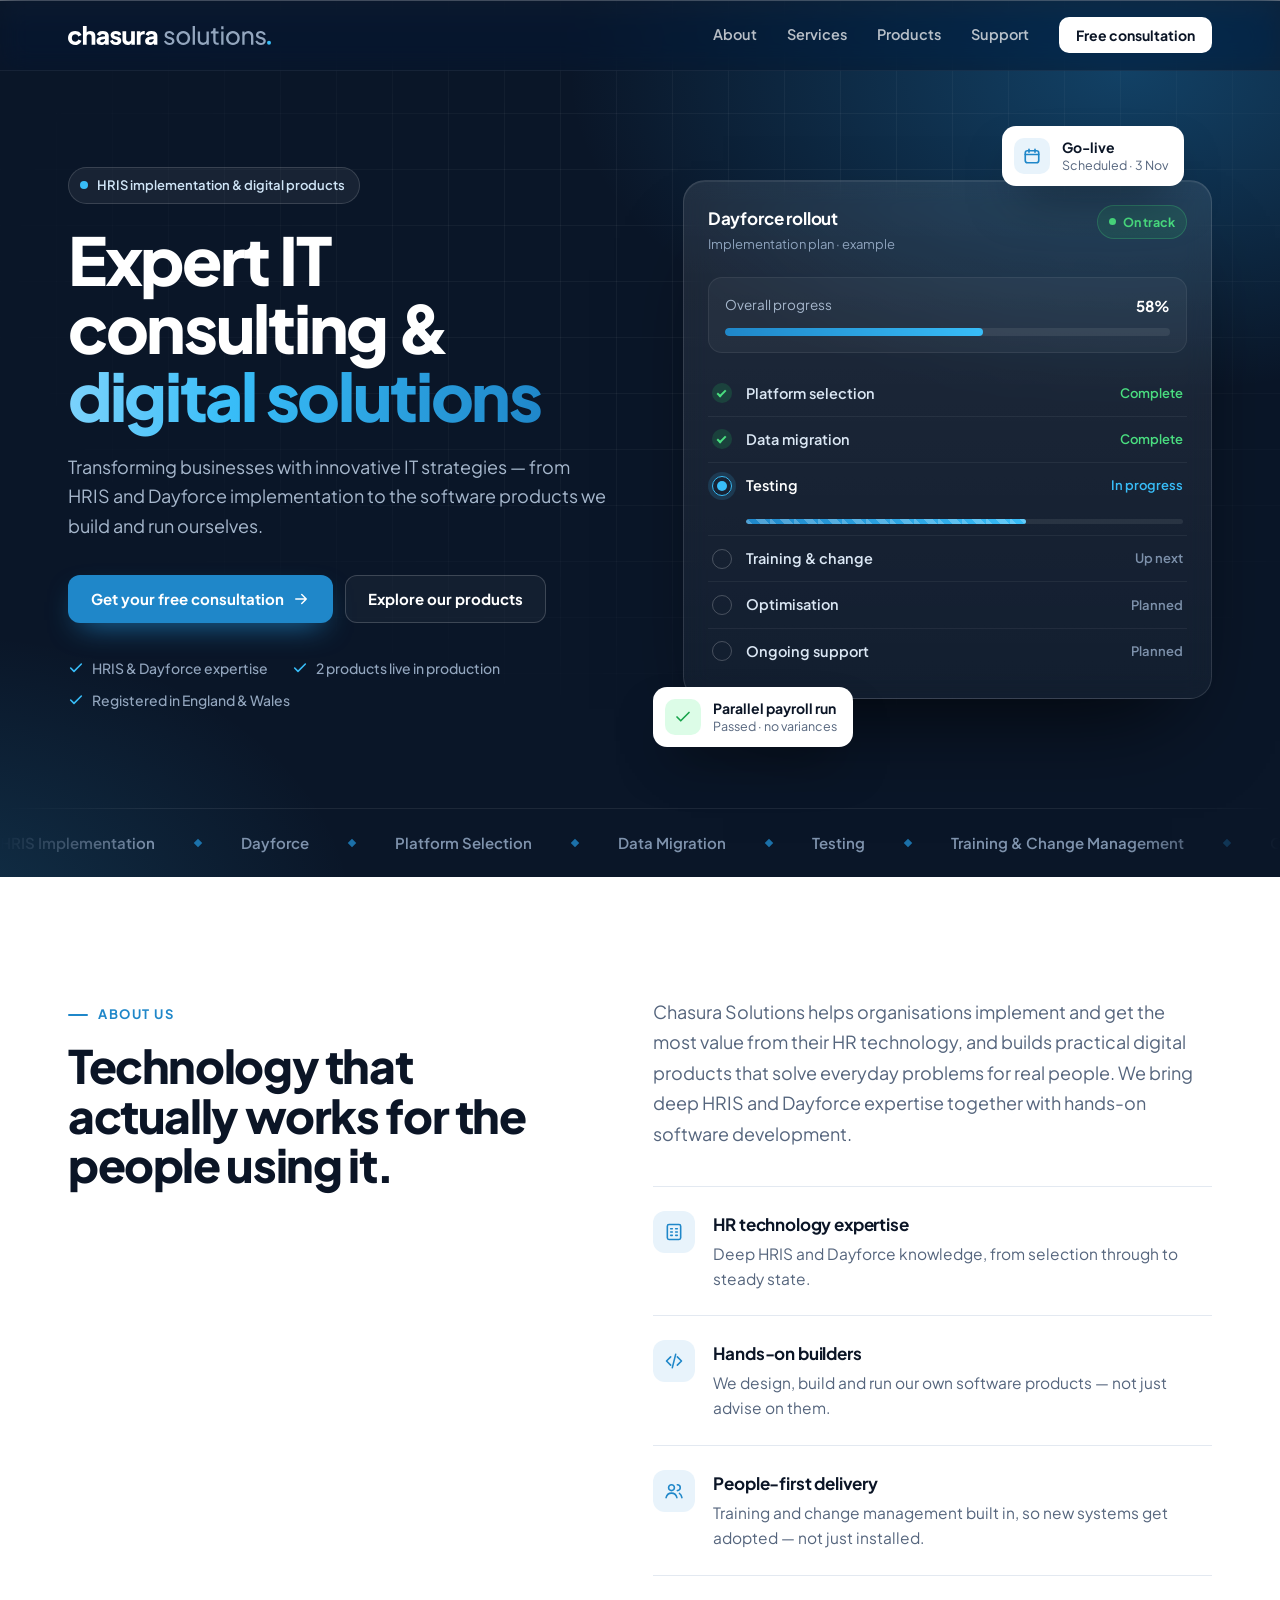
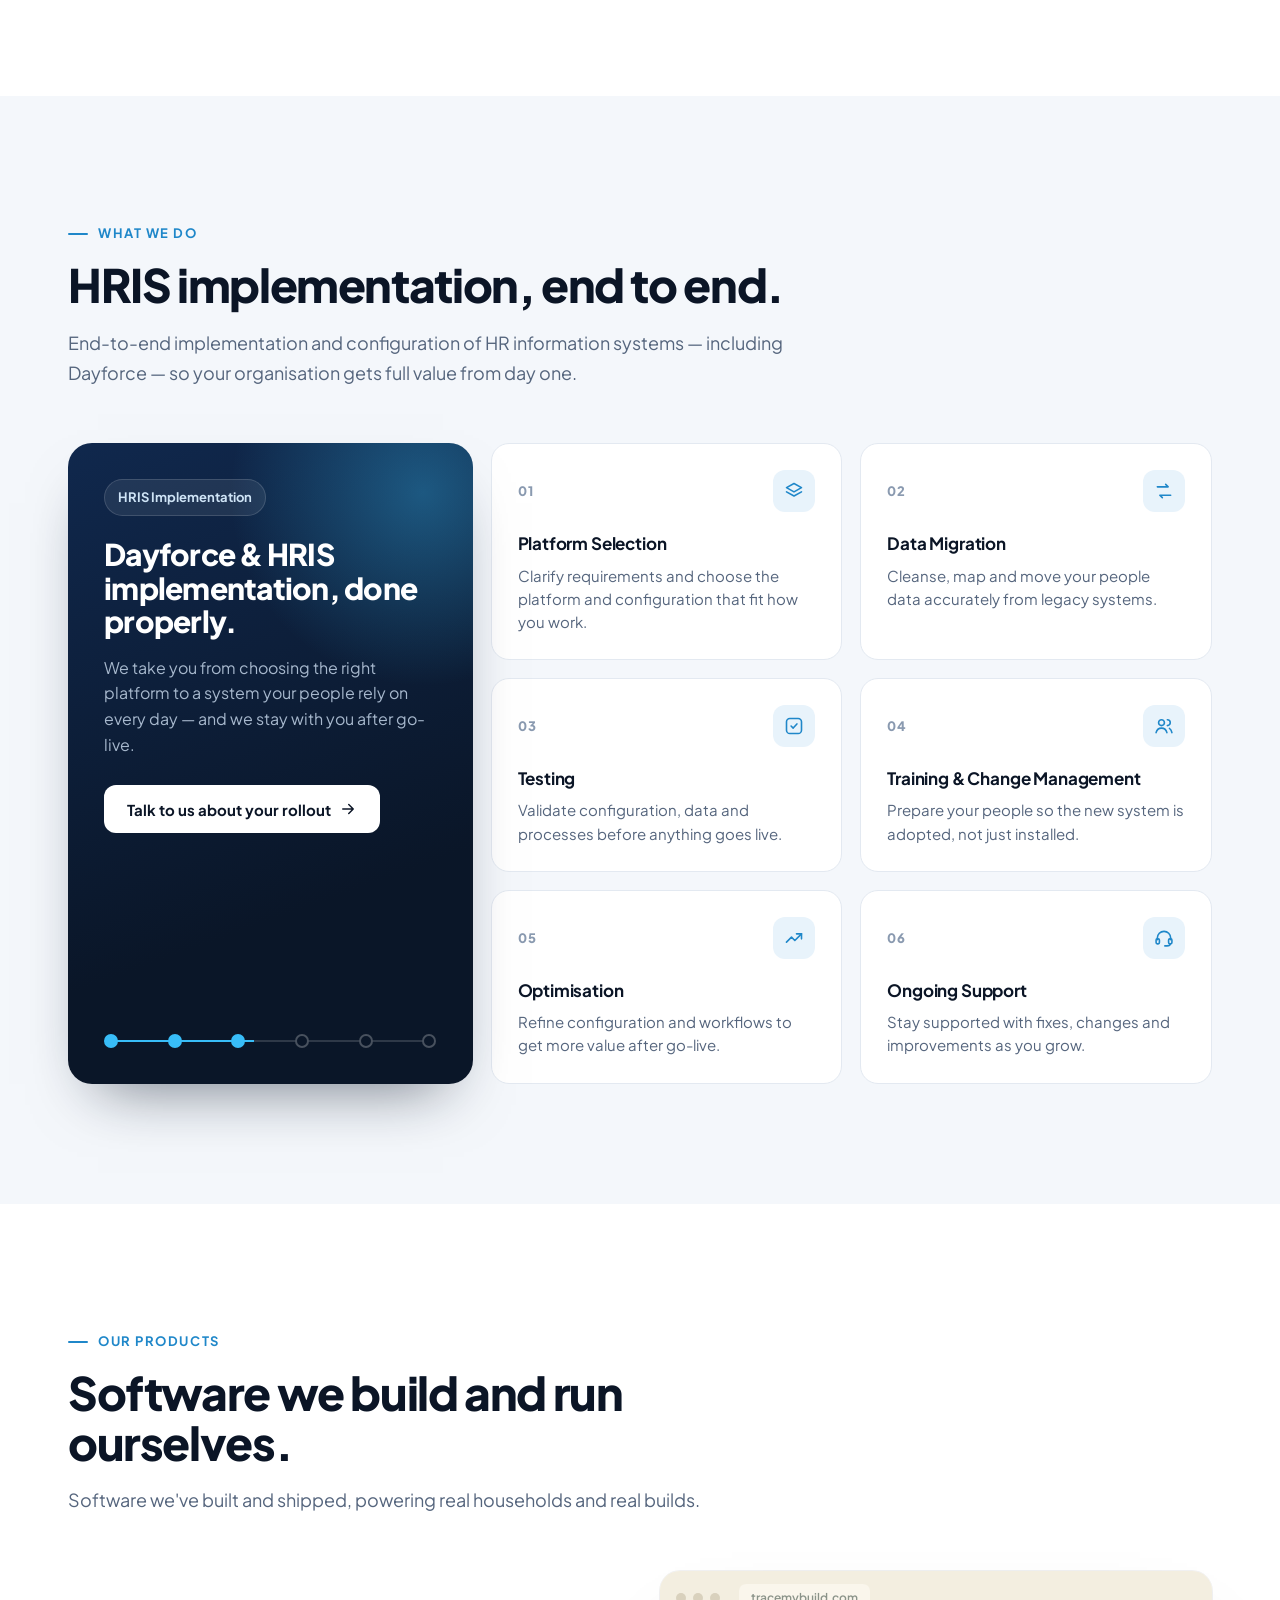
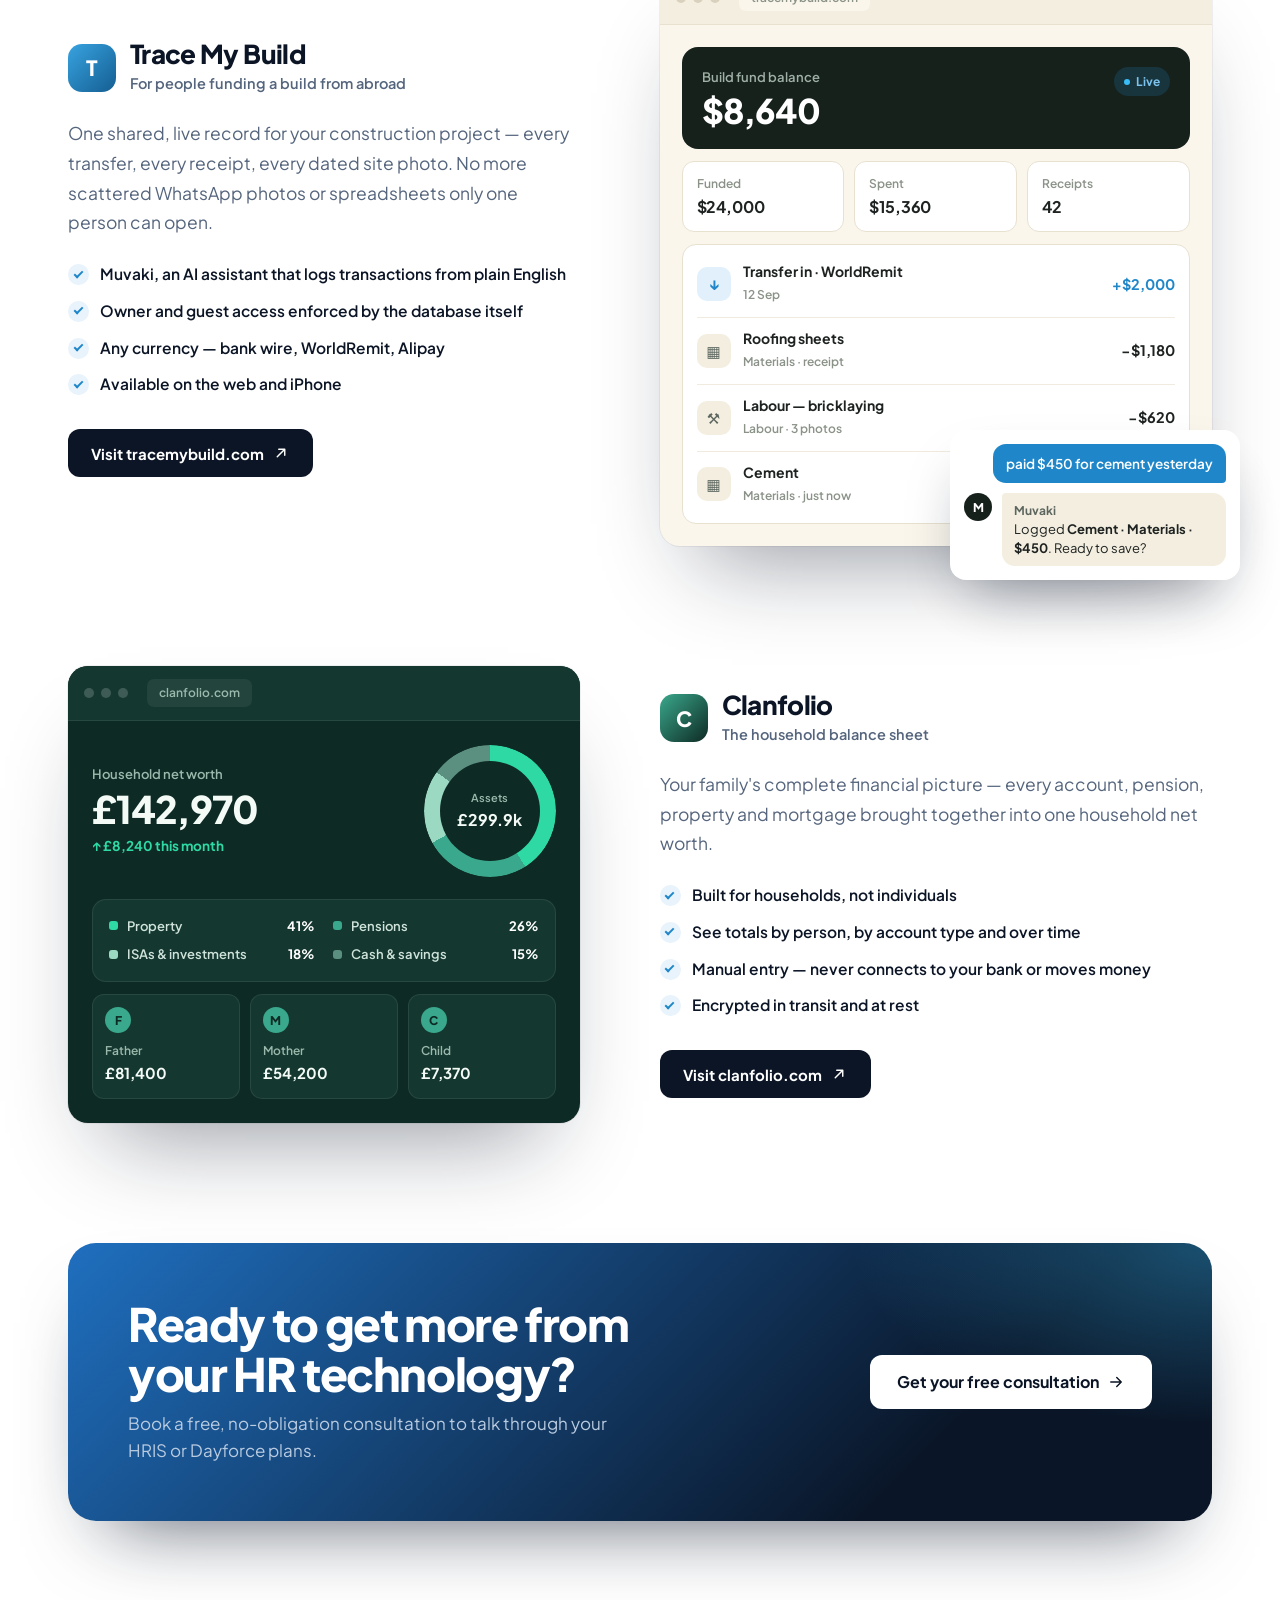
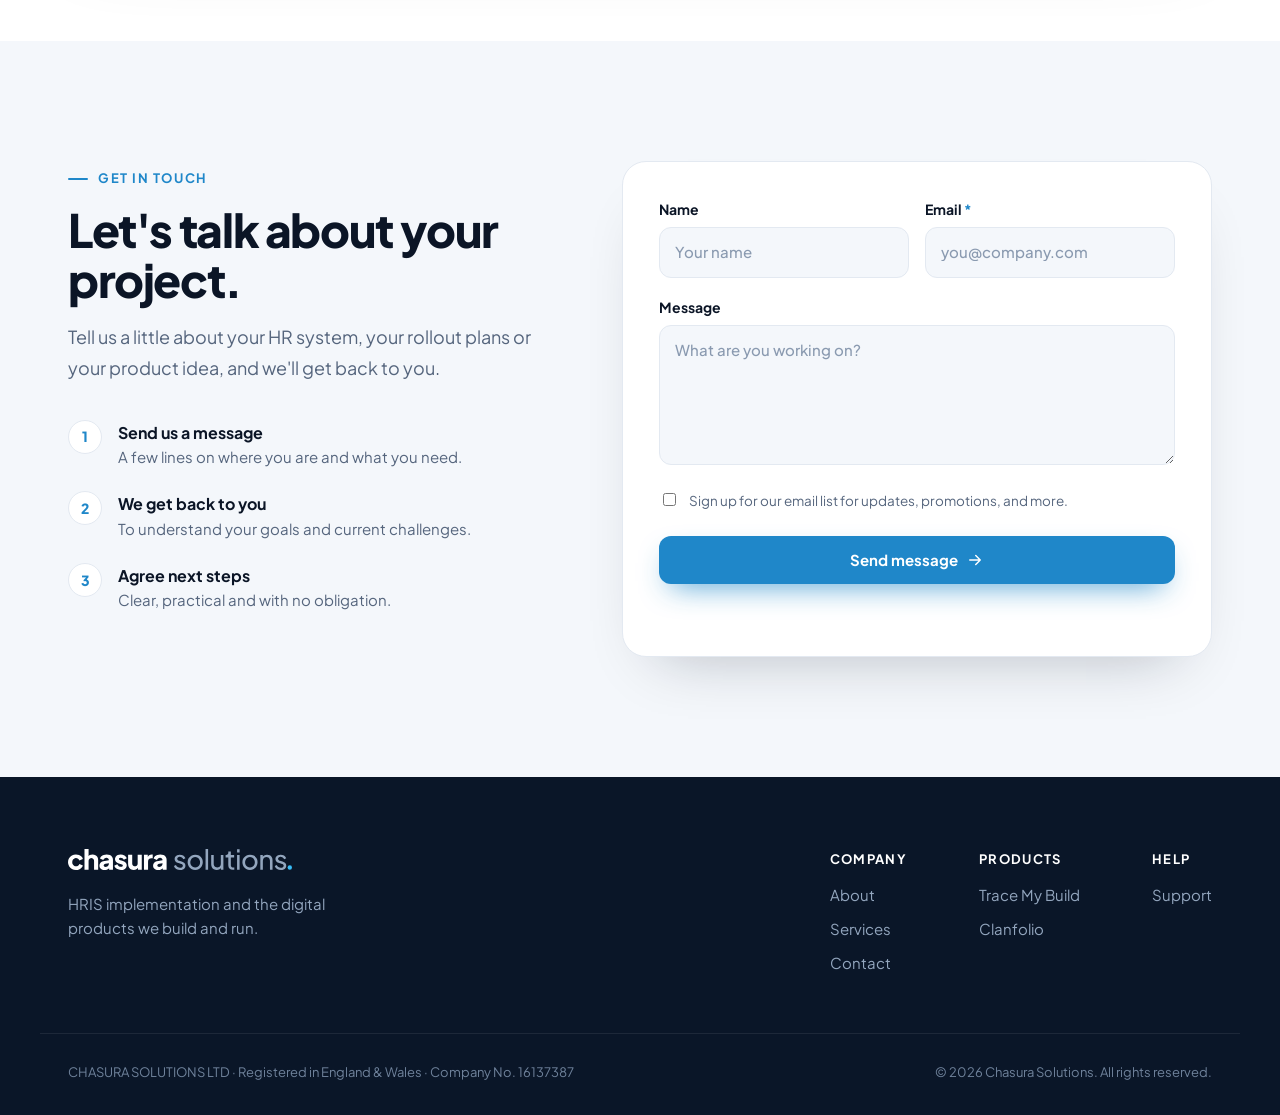
==== index.html @ 3cd1cd40 "Replace logo and favicon with the new chasura solutions. wordmark Swaps the placeholder C mark and l" ====
<!DOCTYPE html>
<html lang="en">
<head>
<meta charset="UTF-8">
<meta name="viewport" content="width=device-width, initial-scale=1.0">
<title>Chasura Solutions — HRIS Implementation &amp; Digital Products</title>
<meta name="description" content="Chasura Solutions — HRIS and Dayforce implementation, and the digital products we build and run: Trace My Build and Clanfolio.">
<meta name="theme-color" content="#0a1628">
<link rel="icon" href="/favicon.svg" type="image/svg+xml">
<link rel="icon" href="/favicon-32.png" sizes="32x32" type="image/png">
<link rel="apple-touch-icon" href="/apple-touch-icon.png">
<link rel="preconnect" href="https://fonts.googleapis.com">
<link rel="preconnect" href="https://fonts.gstatic.com" crossorigin>
<link href="https://fonts.googleapis.com/css2?family=Plus+Jakarta+Sans:wght@400;500;600;700;800&display=swap" rel="stylesheet">
<link rel="stylesheet" href="style.css">
</head>
<body>
<header class="site-header" id="site-header">
  <div class="container header-inner">
    <a href="/" class="brand" aria-label="Chasura Solutions home">
      <img class="brand-logo" src="/assets/logo-white.svg" alt="Chasura Solutions" height="19">
    </a>
    <button class="nav-toggle" id="nav-toggle" aria-label="Toggle menu" aria-expanded="false" aria-controls="header-nav">
      <span></span><span></span><span></span>
    </button>
    <nav class="header-nav" id="header-nav">
      <a href="#about">About</a>
      <a href="#services">Services</a>
      <a href="#solutions">Products</a>
      <a href="/support">Support</a>
      <a href="#contact" class="btn btn-sm btn-light">Free consultation</a>
    </nav>
  </div>
</header>

<main>
  <!-- HERO -->
  <section class="hero">
    <div class="hero-grid-bg" aria-hidden="true"></div>
    <div class="container hero-inner">
      <div class="hero-copy">
        <span class="pill reveal"><span class="pill-dot"></span>HRIS implementation &amp; digital products</span>
        <h1 class="reveal">Expert IT consulting &amp; <span class="grad-text">digital solutions</span></h1>
        <p class="hero-sub reveal">Transforming businesses with innovative IT strategies — from HRIS and Dayforce implementation to the software products we build and run ourselves.</p>
        <div class="hero-actions reveal">
          <a href="#contact" class="btn btn-primary">Get your free consultation
            <svg class="i" viewBox="0 0 24 24"><path d="M5 12h14M13 6l6 6-6 6"/></svg>
          </a>
          <a href="#solutions" class="btn btn-ghost-light">Explore our products</a>
        </div>
        <ul class="hero-proof reveal">
          <li><svg class="i" viewBox="0 0 24 24"><path d="M20 6L9 17l-5-5"/></svg>HRIS &amp; Dayforce expertise</li>
          <li><svg class="i" viewBox="0 0 24 24"><path d="M20 6L9 17l-5-5"/></svg>2 products live in production</li>
          <li><svg class="i" viewBox="0 0 24 24"><path d="M20 6L9 17l-5-5"/></svg>Registered in England &amp; Wales</li>
        </ul>
      </div>

      <div class="hero-visual reveal" aria-hidden="true">
        <div class="plan-card">
          <div class="plan-head">
            <div>
              <p class="plan-title">Dayforce rollout</p>
              <p class="plan-sub">Implementation plan · example</p>
            </div>
            <span class="status-pill status-good"><span></span>On track</span>
          </div>

          <div class="plan-overall">
            <div class="plan-overall-row"><span>Overall progress</span><strong>58%</strong></div>
            <div class="bar"><span class="bar-fill" style="--w:58%"></span></div>
          </div>

          <ul class="phase-list">
            <li class="done"><span class="phase-icon"></span><span class="phase-name">Platform selection</span><span class="phase-state">Complete</span></li>
            <li class="done"><span class="phase-icon"></span><span class="phase-name">Data migration</span><span class="phase-state">Complete</span></li>
            <li class="active">
              <span class="phase-icon"></span><span class="phase-name">Testing</span><span class="phase-state">In progress</span>
              <div class="bar bar-thin"><span class="bar-fill bar-stripes" style="--w:64%"></span></div>
            </li>
            <li><span class="phase-icon"></span><span class="phase-name">Training &amp; change</span><span class="phase-state">Up next</span></li>
            <li><span class="phase-icon"></span><span class="phase-name">Optimisation</span><span class="phase-state">Planned</span></li>
            <li><span class="phase-icon"></span><span class="phase-name">Ongoing support</span><span class="phase-state">Planned</span></li>
          </ul>
        </div>

        <div class="float-card float-a">
          <span class="float-icon float-icon-good"><svg class="i" viewBox="0 0 24 24"><path d="M20 6L9 17l-5-5"/></svg></span>
          <div><p class="float-title">Parallel payroll run</p><p class="float-sub">Passed · no variances</p></div>
        </div>
        <div class="float-card float-b">
          <span class="float-icon"><svg class="i" viewBox="0 0 24 24"><rect x="3" y="5" width="18" height="16" rx="3"/><path d="M3 10h18M8 3v4M16 3v4"/></svg></span>
          <div><p class="float-title">Go-live</p><p class="float-sub">Scheduled · 3 Nov</p></div>
        </div>
      </div>
    </div>

    <div class="marquee" aria-label="Capabilities">
      <div class="marquee-track">
        <span>HRIS Implementation</span><span>Dayforce</span><span>Platform Selection</span><span>Data Migration</span><span>Testing</span><span>Training &amp; Change Management</span><span>Optimisation</span><span>Ongoing Support</span><span>Web &amp; iOS Products</span>
        <span aria-hidden="true">HRIS Implementation</span><span aria-hidden="true">Dayforce</span><span aria-hidden="true">Platform Selection</span><span aria-hidden="true">Data Migration</span><span aria-hidden="true">Testing</span><span aria-hidden="true">Training &amp; Change Management</span><span aria-hidden="true">Optimisation</span><span aria-hidden="true">Ongoing Support</span><span aria-hidden="true">Web &amp; iOS Products</span>
      </div>
    </div>
  </section>

  <!-- ABOUT -->
  <section id="about" class="section">
    <div class="container about-grid">
      <div class="about-head reveal">
        <p class="eyebrow">About us</p>
        <h2>Technology that actually works for the people using it.</h2>
      </div>
      <div class="about-body">
        <p class="lead reveal">Chasura Solutions helps organisations implement and get the most value from their HR technology, and builds practical digital products that solve everyday problems for real people. We bring deep HRIS and Dayforce expertise together with hands-on software development.</p>
        <div class="pillars">
          <div class="pillar reveal">
            <span class="icon-tile"><svg class="i" viewBox="0 0 24 24"><rect x="4" y="3" width="16" height="18" rx="2"/><path d="M8 8h2M14 8h2M8 12h2M14 12h2M8 16h2M14 16h2"/></svg></span>
            <div><h3>HR technology expertise</h3><p>Deep HRIS and Dayforce knowledge, from selection through to steady state.</p></div>
          </div>
          <div class="pillar reveal">
            <span class="icon-tile"><svg class="i" viewBox="0 0 24 24"><path d="M8 7l-5 5 5 5M16 7l5 5-5 5M14 4l-4 16"/></svg></span>
            <div><h3>Hands-on builders</h3><p>We design, build and run our own software products — not just advise on them.</p></div>
          </div>
          <div class="pillar reveal">
            <span class="icon-tile"><svg class="i" viewBox="0 0 24 24"><circle cx="9" cy="8" r="3.5"/><path d="M2.5 20c.8-3.5 3.4-5.5 6.5-5.5s5.7 2 6.5 5.5"/><path d="M16 4.5a3.5 3.5 0 0 1 0 7M18.5 14.8c1.6.9 2.6 2.7 3 5.2"/></svg></span>
            <div><h3>People-first delivery</h3><p>Training and change management built in, so new systems get adopted — not just installed.</p></div>
          </div>
        </div>
      </div>
    </div>
  </section>

  <!-- SERVICES -->
  <section id="services" class="section section-soft">
    <div class="container">
      <div class="section-head reveal">
        <p class="eyebrow">What we do</p>
        <h2>HRIS implementation, end to end.</h2>
        <p class="section-intro">End-to-end implementation and configuration of HR information systems — including Dayforce — so your organisation gets full value from day one.</p>
      </div>

      <div class="bento">
        <div class="svc-feature reveal">
          <div class="svc-feature-glow" aria-hidden="true"></div>
          <span class="tag-light">HRIS Implementation</span>
          <h3>Dayforce &amp; HRIS implementation, done properly.</h3>
          <p>We take you from choosing the right platform to a system your people rely on every day — and we stay with you after go-live.</p>
          <a href="#contact" class="btn btn-light">Talk to us about your rollout
            <svg class="i" viewBox="0 0 24 24"><path d="M5 12h14M13 6l6 6-6 6"/></svg>
          </a>
          <div class="journey" aria-hidden="true">
            <span class="on"></span><span class="on"></span><span class="on"></span><span></span><span></span><span></span>
          </div>
        </div>

        <article class="step reveal">
          <div class="step-top"><span class="step-num">01</span><span class="icon-tile"><svg class="i" viewBox="0 0 24 24"><path d="M12 3l9 5-9 5-9-5 9-5z"/><path d="M3 13l9 5 9-5"/></svg></span></div>
          <h4>Platform Selection</h4>
          <p>Clarify requirements and choose the platform and configuration that fit how you work.</p>
        </article>
        <article class="step reveal">
          <div class="step-top"><span class="step-num">02</span><span class="icon-tile"><svg class="i" viewBox="0 0 24 24"><path d="M4 7h13l-3-3M20 17H7l3 3"/></svg></span></div>
          <h4>Data Migration</h4>
          <p>Cleanse, map and move your people data accurately from legacy systems.</p>
        </article>
        <article class="step reveal">
          <div class="step-top"><span class="step-num">03</span><span class="icon-tile"><svg class="i" viewBox="0 0 24 24"><rect x="3" y="3" width="18" height="18" rx="4"/><path d="M8.5 12l2.5 2.5 4.5-5"/></svg></span></div>
          <h4>Testing</h4>
          <p>Validate configuration, data and processes before anything goes live.</p>
        </article>
        <article class="step reveal">
          <div class="step-top"><span class="step-num">04</span><span class="icon-tile"><svg class="i" viewBox="0 0 24 24"><circle cx="9" cy="8" r="3.5"/><path d="M2.5 20c.8-3.5 3.4-5.5 6.5-5.5s5.7 2 6.5 5.5"/><path d="M16 4.5a3.5 3.5 0 0 1 0 7M18.5 14.8c1.6.9 2.6 2.7 3 5.2"/></svg></span></div>
          <h4>Training &amp; Change Management</h4>
          <p>Prepare your people so the new system is adopted, not just installed.</p>
        </article>
        <article class="step reveal">
          <div class="step-top"><span class="step-num">05</span><span class="icon-tile"><svg class="i" viewBox="0 0 24 24"><path d="M3 17l6-6 4 4 8-8"/><path d="M15 7h6v6"/></svg></span></div>
          <h4>Optimisation</h4>
          <p>Refine configuration and workflows to get more value after go-live.</p>
        </article>
        <article class="step reveal">
          <div class="step-top"><span class="step-num">06</span><span class="icon-tile"><svg class="i" viewBox="0 0 24 24"><path d="M4 14v-2a8 8 0 0 1 16 0v2"/><rect x="2.5" y="13" width="4" height="6" rx="1.5"/><rect x="17.5" y="13" width="4" height="6" rx="1.5"/><path d="M19.5 19c0 1.5-1.5 2.5-4 2.5H13"/></svg></span></div>
          <h4>Ongoing Support</h4>
          <p>Stay supported with fixes, changes and improvements as you grow.</p>
        </article>
      </div>
    </div>
  </section>

  <!-- PRODUCTS -->
  <section id="solutions" class="section">
    <div class="container">
      <div class="section-head reveal">
        <p class="eyebrow">Our products</p>
        <h2>Software we build and run ourselves.</h2>
        <p class="section-intro">Software we've built and shipped, powering real households and real builds.</p>
      </div>

      <!-- Trace My Build -->
      <div class="product">
        <div class="product-copy reveal">
          <div class="product-brand">
            <span class="product-logo logo-tmb">T</span>
            <div><h3>Trace My Build</h3><p>For people funding a build from abroad</p></div>
          </div>
          <p class="product-desc">One shared, live record for your construction project — every transfer, every receipt, every dated site photo. No more scattered WhatsApp photos or spreadsheets only one person can open.</p>
          <ul class="checks">
            <li>Muvaki, an AI assistant that logs transactions from plain English</li>
            <li>Owner and guest access enforced by the database itself</li>
            <li>Any currency — bank wire, WorldRemit, Alipay</li>
            <li>Available on the web and iPhone</li>
          </ul>
          <a class="btn btn-dark" href="https://www.tracemybuild.com" target="_blank" rel="noopener">Visit tracemybuild.com
            <svg class="i" viewBox="0 0 24 24"><path d="M7 17L17 7M9 7h8v8"/></svg>
          </a>
        </div>

        <div class="product-visual reveal" aria-hidden="true">
          <div class="mock mock-tmb">
            <div class="mock-chrome"><span></span><span></span><span></span><em>tracemybuild.com</em></div>
            <div class="tmb-body">
              <div class="tmb-top">
                <div>
                  <p class="tmb-label">Build fund balance</p>
                  <p class="tmb-balance">$8,640</p>
                </div>
                <span class="tmb-live"><span></span>Live</span>
              </div>
              <div class="tmb-stats">
                <div><p>Funded</p><strong>$24,000</strong></div>
                <div><p>Spent</p><strong>$15,360</strong></div>
                <div><p>Receipts</p><strong>42</strong></div>
              </div>
              <ul class="ledger">
                <li><span class="lg-ico lg-in">↓</span><div><strong>Transfer in · WorldRemit</strong><small>12 Sep</small></div><b class="pos">+$2,000</b></li>
                <li><span class="lg-ico">▦</span><div><strong>Roofing sheets</strong><small>Materials · receipt</small></div><b>−$1,180</b></li>
                <li><span class="lg-ico">⚒</span><div><strong>Labour — bricklaying</strong><small>Labour · 3 photos</small></div><b>−$620</b></li>
                <li class="ledger-new"><span class="lg-ico">▦</span><div><strong>Cement</strong><small>Materials · just now</small></div><b>−$450</b></li>
              </ul>
            </div>
          </div>
          <div class="chat-card">
            <p class="chat-user">paid $450 for cement yesterday</p>
            <div class="chat-bot">
              <span class="chat-avatar">M</span>
              <p><strong>Muvaki</strong> Logged <em>Cement · Materials · $450</em>. Ready to save?</p>
            </div>
          </div>
        </div>
      </div>

      <!-- Clanfolio -->
      <div class="product product-reverse">
        <div class="product-copy reveal">
          <div class="product-brand">
            <span class="product-logo logo-clan">C</span>
            <div><h3>Clanfolio</h3><p>The household balance sheet</p></div>
          </div>
          <p class="product-desc">Your family's complete financial picture — every account, pension, property and mortgage brought together into one household net worth.</p>
          <ul class="checks">
            <li>Built for households, not individuals</li>
            <li>See totals by person, by account type and over time</li>
            <li>Manual entry — never connects to your bank or moves money</li>
            <li>Encrypted in transit and at rest</li>
          </ul>
          <a class="btn btn-dark" href="https://www.clanfolio.com" target="_blank" rel="noopener">Visit clanfolio.com
            <svg class="i" viewBox="0 0 24 24"><path d="M7 17L17 7M9 7h8v8"/></svg>
          </a>
        </div>

        <div class="product-visual reveal" aria-hidden="true">
          <div class="mock mock-clan">
            <div class="mock-chrome"><span></span><span></span><span></span><em>clanfolio.com</em></div>
            <div class="clan-body">
              <div class="clan-top">
                <div>
                  <p class="clan-label">Household net worth</p>
                  <p class="clan-total">£142,970</p>
                  <p class="clan-delta">↑ £8,240 this month</p>
                </div>
                <div class="donut"><div class="donut-hole"><span>Assets</span><strong>£299.9k</strong></div></div>
              </div>
              <ul class="clan-legend">
                <li><i style="background:#2ed9a3"></i>Property<b>41%</b></li>
                <li><i style="background:#3aa88c"></i>Pensions<b>26%</b></li>
                <li><i style="background:#9bd9c2"></i>ISAs &amp; investments<b>18%</b></li>
                <li><i style="background:#5b8f80"></i>Cash &amp; savings<b>15%</b></li>
              </ul>
              <div class="clan-members">
                <div><span>F</span><p>Father</p><strong>£81,400</strong></div>
                <div><span>M</span><p>Mother</p><strong>£54,200</strong></div>
                <div><span>C</span><p>Child</p><strong>£7,370</strong></div>
              </div>
            </div>
          </div>
        </div>
      </div>
    </div>
  </section>

  <!-- CTA BAND -->
  <section class="cta-band">
    <div class="container">
      <div class="cta-inner reveal">
        <div>
          <h2>Ready to get more from your HR technology?</h2>
          <p>Book a free, no-obligation consultation to talk through your HRIS or Dayforce plans.</p>
        </div>
        <a href="#contact" class="btn btn-light btn-lg">Get your free consultation
          <svg class="i" viewBox="0 0 24 24"><path d="M5 12h14M13 6l6 6-6 6"/></svg>
        </a>
      </div>
    </div>
  </section>

  <!-- CONTACT -->
  <section id="contact" class="section section-soft">
    <div class="container contact-grid">
      <div class="contact-copy reveal">
        <p class="eyebrow">Get in touch</p>
        <h2>Let's talk about your project.</h2>
        <p class="lead">Tell us a little about your HR system, your rollout plans or your product idea, and we'll get back to you.</p>
        <ol class="next-steps">
          <li><span>1</span><div><strong>Send us a message</strong><p>A few lines on where you are and what you need.</p></div></li>
          <li><span>2</span><div><strong>We get back to you</strong><p>To understand your goals and current challenges.</p></div></li>
          <li><span>3</span><div><strong>Agree next steps</strong><p>Clear, practical and with no obligation.</p></div></li>
        </ol>
      </div>

      <form id="contact-form" class="form-card reveal">
        <div class="field-row">
          <div class="field">
            <label for="name">Name</label>
            <input type="text" id="name" name="name" autocomplete="name" placeholder="Your name">
          </div>
          <div class="field">
            <label for="email">Email <span class="req">*</span></label>
            <input type="email" id="email" name="email" required autocomplete="email" placeholder="you@company.com">
          </div>
        </div>
        <div class="field">
          <label for="message">Message</label>
          <textarea id="message" name="message" rows="5" placeholder="What are you working on?"></textarea>
        </div>
        <label class="checkbox-row">
          <input type="checkbox" name="subscribe">
          <span>Sign up for our email list for updates, promotions, and more.</span>
        </label>
        <button type="submit" class="btn btn-primary btn-block">Send message
          <svg class="i" viewBox="0 0 24 24"><path d="M5 12h14M13 6l6 6-6 6"/></svg>
        </button>
        <p class="form-status" id="form-status" role="status"></p>
      </form>
    </div>
  </section>
</main>

<footer class="site-footer">
  <div class="container footer-top">
    <div class="footer-brand">
      <a href="/" class="brand" aria-label="Chasura Solutions home">
        <img class="brand-logo" src="/assets/logo-white.svg" alt="Chasura Solutions" height="21">
      </a>
      <p>HRIS implementation and the digital products we build and run.</p>
    </div>
    <div class="footer-cols">
      <div>
        <h4>Company</h4>
        <a href="#about">About</a>
        <a href="#services">Services</a>
        <a href="#contact">Contact</a>
      </div>
      <div>
        <h4>Products</h4>
        <a href="https://www.tracemybuild.com" target="_blank" rel="noopener">Trace My Build</a>
        <a href="https://www.clanfolio.com" target="_blank" rel="noopener">Clanfolio</a>
      </div>
      <div>
        <h4>Help</h4>
        <a href="/support">Support</a>
      </div>
    </div>
  </div>
  <div class="container footer-bottom">
    <p>CHASURA SOLUTIONS LTD &middot; Registered in England &amp; Wales &middot; Company No. 16137387</p>
    <p>&copy; <span id="year"></span> Chasura Solutions. All rights reserved.</p>
  </div>
</footer>

<script src="script.js"></script>
</body>
</html>
---- style.css ----
:root {
  --ink: #0b1526;
  --navy: #0a1628;
  --navy-2: #0f2140;
  --slate: #55657d;
  --slate-light: #8a9ab0;
  --line: #e3e9f1;
  --bg: #ffffff;
  --bg-soft: #f4f7fb;
  --accent: #1f87c9;
  --accent-hover: #2a96db;
  --accent-bright: #38bdf8;
  --accent-soft: #e8f3fb;
  --good: #22c55e;
  --radius: 18px;
  --sans: "Plus Jakarta Sans", system-ui, -apple-system, "Segoe UI", Arial, sans-serif;
  --ease: cubic-bezier(.2, .7, .2, 1);
}

*, *::before, *::after { box-sizing: border-box; }

html { scroll-behavior: smooth; scroll-padding-top: 80px; }

body {
  margin: 0;
  background: var(--bg);
  color: var(--ink);
  font-family: var(--sans);
  font-size: 16px;
  line-height: 1.6;
  -webkit-font-smoothing: antialiased;
  text-rendering: optimizeLegibility;
}

a { color: inherit; }
img, svg { display: block; }
h1, h2, h3, h4, p { margin: 0; }

.container {
  width: 100%;
  max-width: 1200px;
  margin: 0 auto;
  padding: 0 28px;
}

.i {
  width: 18px;
  height: 18px;
  flex: none;
  fill: none;
  stroke: currentColor;
  stroke-width: 1.9;
  stroke-linecap: round;
  stroke-linejoin: round;
}

/* ---------- Buttons ---------- */
.btn {
  display: inline-flex;
  align-items: center;
  justify-content: center;
  gap: 8px;
  padding: 14px 22px;
  border-radius: 12px;
  border: 1px solid transparent;
  font: 700 15px/1 var(--sans);
  text-decoration: none;
  cursor: pointer;
  transition: transform .2s var(--ease), background .2s var(--ease), box-shadow .2s var(--ease), border-color .2s var(--ease);
  white-space: nowrap;
}
.btn:hover { transform: translateY(-1px); }
.btn:hover .i { transform: translateX(2px); }
.btn .i { transition: transform .2s var(--ease); }
.btn-sm { padding: 10px 16px; font-size: 14px; border-radius: 10px; }
.btn-lg { padding: 17px 26px; font-size: 16px; }
.btn-block { width: 100%; }

.btn-primary {
  background: var(--accent);
  color: #fff;
  box-shadow: 0 12px 30px -12px rgba(31, 135, 201, .9);
}
.btn-primary:hover { background: var(--accent-hover); }

.btn-light { background: #fff; color: var(--ink); }
.btn-light:hover { box-shadow: 0 10px 24px -10px rgba(255, 255, 255, .5); }

.btn-ghost-light {
  background: rgba(255, 255, 255, .04);
  color: #fff;
  border-color: rgba(255, 255, 255, .18);
}
.btn-ghost-light:hover { background: rgba(255, 255, 255, .1); border-color: rgba(255, 255, 255, .35); }

.btn-dark { background: var(--ink); color: #fff; }
.btn-dark:hover { background: #172642; }

/* ---------- Header ---------- */
.site-header {
  position: sticky;
  top: 0;
  z-index: 50;
  background: rgba(10, 22, 40, .55);
  -webkit-backdrop-filter: saturate(160%) blur(14px);
  backdrop-filter: saturate(160%) blur(14px);
  border-bottom: 1px solid rgba(255, 255, 255, .06);
  transition: background .25s var(--ease), box-shadow .25s var(--ease);
}
.site-header.scrolled {
  background: rgba(10, 22, 40, .94);
  box-shadow: 0 8px 30px -12px rgba(0, 0, 0, .5);
}

/* Pull dark page tops up under the sticky header so its translucency blends into navy */
.hero,
.page-hero { margin-top: -70px; }
.hero { padding-top: 70px; }
.page-hero { padding-top: 166px; }

.header-inner {
  display: flex;
  align-items: center;
  justify-content: space-between;
  height: 70px;
}

.brand {
  display: inline-flex;
  align-items: center;
  gap: 10px;
  text-decoration: none;
  color: #fff;
}
.brand-logo { display: block; height: 19px; width: auto; }
.site-footer .brand-logo { height: 21px; }

.header-nav {
  display: flex;
  align-items: center;
  gap: 30px;
}
.header-nav a:not(.btn) {
  color: rgba(255, 255, 255, .72);
  text-decoration: none;
  font-weight: 600;
  font-size: 14.5px;
  transition: color .2s var(--ease);
}
.header-nav a:not(.btn):hover { color: #fff; }

.nav-toggle {
  display: none;
  flex-direction: column;
  justify-content: center;
  gap: 5px;
  width: 40px;
  height: 40px;
  padding: 0;
  background: rgba(255, 255, 255, .06);
  border: 1px solid rgba(255, 255, 255, .14);
  border-radius: 10px;
  cursor: pointer;
}
.nav-toggle span {
  display: block;
  width: 18px;
  height: 2px;
  margin: 0 auto;
  background: #fff;
  border-radius: 2px;
}

/* ---------- Hero ---------- */
.hero {
  position: relative;
  overflow: hidden;
  color: #fff;
  background:
    radial-gradient(900px 520px at 88% 8%, rgba(31, 135, 201, .38), transparent 62%),
    radial-gradient(700px 480px at -5% 105%, rgba(56, 189, 248, .16), transparent 60%),
    var(--navy);
}

.hero-grid-bg {
  position: absolute;
  inset: 0;
  background-image:
    linear-gradient(rgba(255, 255, 255, .045) 1px, transparent 1px),
    linear-gradient(90deg, rgba(255, 255, 255, .045) 1px, transparent 1px);
  background-size: 56px 56px;
  -webkit-mask-image: radial-gradient(ellipse 80% 70% at 60% 30%, #000 30%, transparent 80%);
  mask-image: radial-gradient(ellipse 80% 70% at 60% 30%, #000 30%, transparent 80%);
  pointer-events: none;
}

.hero-inner {
  position: relative;
  display: grid;
  grid-template-columns: 1.02fr .98fr;
  gap: 64px;
  align-items: center;
  padding-top: 96px;
  padding-bottom: 96px;
}

.pill {
  display: inline-flex;
  align-items: center;
  gap: 9px;
  padding: 7px 14px 7px 11px;
  border-radius: 999px;
  border: 1px solid rgba(255, 255, 255, .14);
  background: rgba(255, 255, 255, .06);
  color: #cfe4f6;
  font-size: 13px;
  font-weight: 600;
}
.pill-dot {
  width: 8px;
  height: 8px;
  border-radius: 50%;
  background: var(--accent-bright);
  box-shadow: 0 0 0 0 rgba(56, 189, 248, .6);
  animation: ping 2.2s var(--ease) infinite;
}
@keyframes ping {
  0% { box-shadow: 0 0 0 0 rgba(56, 189, 248, .55); }
  80%, 100% { box-shadow: 0 0 0 9px rgba(56, 189, 248, 0); }
}

.hero h1 {
  margin-top: 22px;
  font-size: clamp(40px, 5.4vw, 66px);
  line-height: 1.03;
  font-weight: 800;
  letter-spacing: -.035em;
}

.grad-text {
  background: linear-gradient(95deg, #7dd3fc 0%, #38bdf8 35%, #1f87c9 100%);
  -webkit-background-clip: text;
  background-clip: text;
  color: transparent;
}

.hero-sub {
  margin-top: 22px;
  max-width: 540px;
  color: #a7b8cd;
  font-size: 18px;
  line-height: 1.65;
}

.hero-actions {
  display: flex;
  flex-wrap: wrap;
  gap: 12px;
  margin-top: 34px;
}

.hero-proof {
  display: flex;
  flex-wrap: wrap;
  gap: 10px 24px;
  margin: 34px 0 0;
  padding: 0;
  list-style: none;
  color: #93a6be;
  font-size: 14px;
  font-weight: 500;
}
.hero-proof li { display: inline-flex; align-items: center; gap: 8px; }
.hero-proof .i { width: 16px; height: 16px; color: var(--accent-bright); stroke-width: 2.4; }

/* Hero visual */
.hero-visual { position: relative; }

.plan-card {
  position: relative;
  padding: 24px;
  border-radius: 22px;
  background: linear-gradient(180deg, rgba(255, 255, 255, .09), rgba(255, 255, 255, .035));
  border: 1px solid rgba(255, 255, 255, .12);
  -webkit-backdrop-filter: blur(12px);
  backdrop-filter: blur(12px);
  box-shadow: 0 50px 90px -40px rgba(0, 0, 0, .75), inset 0 1px 0 rgba(255, 255, 255, .08);
}

.plan-head {
  display: flex;
  align-items: flex-start;
  justify-content: space-between;
  gap: 12px;
}
.plan-title { font-weight: 700; font-size: 17px; letter-spacing: -.01em; }
.plan-sub { margin-top: 2px; font-size: 13px; color: #8ea3bd; }

.status-pill {
  display: inline-flex;
  align-items: center;
  gap: 7px;
  padding: 6px 11px;
  border-radius: 999px;
  font-size: 12.5px;
  font-weight: 700;
}
.status-pill span { width: 7px; height: 7px; border-radius: 50%; background: currentColor; }
.status-good { color: #4ade80; background: rgba(34, 197, 94, .12); border: 1px solid rgba(74, 222, 128, .25); }

.plan-overall {
  margin-top: 22px;
  padding: 16px;
  border-radius: 14px;
  background: rgba(255, 255, 255, .04);
  border: 1px solid rgba(255, 255, 255, .07);
}
.plan-overall-row {
  display: flex;
  justify-content: space-between;
  margin-bottom: 10px;
  font-size: 13.5px;
  color: #a7b8cd;
}
.plan-overall-row strong { color: #fff; font-size: 15px; }

.bar {
  height: 8px;
  border-radius: 99px;
  background: rgba(255, 255, 255, .08);
  overflow: hidden;
}
.bar-thin { height: 5px; margin-top: 10px; grid-column: 2 / 4; }
.bar-fill {
  display: block;
  height: 100%;
  width: 0;
  border-radius: inherit;
  background: linear-gradient(90deg, #1f87c9, #38bdf8);
  transition: width 1.6s var(--ease) .4s;
}
.is-visible .bar-fill { width: var(--w); }
.bar-stripes {
  background-image:
    linear-gradient(90deg, #1f87c9, #38bdf8),
    repeating-linear-gradient(45deg, rgba(255, 255, 255, .22) 0 6px, transparent 6px 12px);
  background-blend-mode: overlay;
  background-size: 100% 100%, 24px 24px;
  animation: stripes 1s linear infinite;
}
@keyframes stripes { to { background-position: 0 0, 24px 0; } }

.phase-list {
  margin: 18px 0 0;
  padding: 0;
  list-style: none;
}
.phase-list li {
  display: grid;
  grid-template-columns: 22px 1fr auto;
  align-items: center;
  gap: 12px;
  padding: 11px 4px;
  border-top: 1px solid rgba(255, 255, 255, .06);
  font-size: 14.5px;
}
.phase-list li:first-child { border-top: 0; }
.phase-name { color: #dbe7f4; font-weight: 600; }
.phase-state { color: #7d91ab; font-size: 13px; font-weight: 600; }

.phase-icon {
  position: relative;
  width: 20px;
  height: 20px;
  border-radius: 50%;
  border: 1.5px solid rgba(255, 255, 255, .22);
}
.phase-list .done .phase-icon {
  border-color: transparent;
  background: rgba(34, 197, 94, .18);
}
.phase-list .done .phase-icon::after {
  content: "";
  position: absolute;
  left: 6px;
  top: 3.5px;
  width: 5px;
  height: 9px;
  border: solid #4ade80;
  border-width: 0 2px 2px 0;
  transform: rotate(45deg);
}
.phase-list .done .phase-state { color: #4ade80; }
.phase-list .active .phase-icon {
  border-color: var(--accent-bright);
  box-shadow: 0 0 0 4px rgba(56, 189, 248, .15);
}
.phase-list .active .phase-icon::after {
  content: "";
  position: absolute;
  inset: 4px;
  border-radius: 50%;
  background: var(--accent-bright);
  animation: pulse 1.6s ease-in-out infinite;
}
.phase-list .active .phase-name { color: #fff; }
.phase-list .active .phase-state { color: var(--accent-bright); }
@keyframes pulse { 50% { opacity: .35; } }

.float-card {
  position: absolute;
  display: flex;
  align-items: center;
  gap: 12px;
  padding: 12px 16px 12px 12px;
  border-radius: 14px;
  background: #fff;
  color: var(--ink);
  box-shadow: 0 24px 50px -18px rgba(0, 0, 0, .55);
  animation: float 6s ease-in-out infinite;
}
.float-a { left: -30px; bottom: -48px; }
.float-b { right: 28px; top: -54px; animation-delay: -3s; }
@keyframes float { 50% { transform: translateY(-10px); } }

.float-icon {
  display: grid;
  place-items: center;
  width: 36px;
  height: 36px;
  border-radius: 10px;
  background: var(--accent-soft);
  color: var(--accent);
}
.float-icon .i { stroke-width: 2.2; }
.float-icon-good { background: #dcfce7; color: #16a34a; }
.float-title { font-weight: 700; font-size: 14px; line-height: 1.2; }
.float-sub { margin-top: 2px; font-size: 12.5px; color: var(--slate); line-height: 1.2; }

/* Marquee */
.marquee {
  position: relative;
  border-top: 1px solid rgba(255, 255, 255, .08);
  padding: 22px 0;
  overflow: hidden;
  -webkit-mask-image: linear-gradient(90deg, transparent, #000 12%, #000 88%, transparent);
  mask-image: linear-gradient(90deg, transparent, #000 12%, #000 88%, transparent);
}
.marquee-track {
  display: flex;
  width: max-content;
  animation: marquee 42s linear infinite;
}
.marquee-track span {
  display: inline-flex;
  align-items: center;
  gap: 40px;
  padding-right: 40px;
  color: #7f93ad;
  font-size: 15px;
  font-weight: 600;
  white-space: nowrap;
}
.marquee-track span::after {
  content: "";
  width: 6px;
  height: 6px;
  transform: rotate(45deg);
  background: var(--accent);
  opacity: .8;
}
.marquee:hover .marquee-track { animation-play-state: paused; }
@keyframes marquee { to { transform: translateX(-50%); } }

/* ---------- Sections ---------- */
.section { padding: 120px 0; }
.section-soft { background: var(--bg-soft); }

.eyebrow {
  display: inline-flex;
  align-items: center;
  gap: 10px;
  color: var(--accent);
  font-size: 13px;
  font-weight: 700;
  letter-spacing: .12em;
  text-transform: uppercase;
}
.eyebrow::before {
  content: "";
  width: 20px;
  height: 2px;
  border-radius: 2px;
  background: currentColor;
}

.section h2,
.cta-band h2 {
  font-size: clamp(30px, 3.6vw, 46px);
  line-height: 1.08;
  font-weight: 800;
  letter-spacing: -.03em;
}
.section h2 { margin-top: 16px; }

.section-head { max-width: 720px; margin-bottom: 56px; }
.section-intro {
  margin-top: 18px;
  color: var(--slate);
  font-size: 18px;
  line-height: 1.65;
}

.lead {
  color: var(--slate);
  font-size: 18px;
  line-height: 1.7;
}

.icon-tile {
  display: grid;
  place-items: center;
  width: 42px;
  height: 42px;
  flex: none;
  border-radius: 12px;
  background: var(--accent-soft);
  color: var(--accent);
}
.icon-tile .i { width: 20px; height: 20px; }

/* About */
.about-grid {
  display: grid;
  grid-template-columns: .95fr 1.05fr;
  gap: 80px;
  align-items: start;
}
.about-head { position: sticky; top: 120px; }
.pillars { margin-top: 36px; border-top: 1px solid var(--line); }
.pillar {
  display: flex;
  gap: 18px;
  padding: 24px 0;
  border-bottom: 1px solid var(--line);
}
.pillar h3 { font-size: 17px; font-weight: 700; letter-spacing: -.01em; }
.pillar p { margin-top: 4px; color: var(--slate); font-size: 15.5px; }

/* Services bento */
.bento {
  display: grid;
  grid-template-columns: 1.15fr 1fr 1fr;
  grid-auto-rows: minmax(0, auto);
  gap: 18px;
}

.svc-feature {
  position: relative;
  grid-row: span 3;
  display: flex;
  flex-direction: column;
  align-items: flex-start;
  padding: 36px;
  border-radius: 24px;
  overflow: hidden;
  color: #fff;
  background: linear-gradient(160deg, #10284d 0%, var(--navy) 70%);
  box-shadow: 0 30px 60px -30px rgba(10, 22, 40, .6);
}
.svc-feature-glow {
  position: absolute;
  width: 420px;
  height: 420px;
  right: -160px;
  top: -160px;
  border-radius: 50%;
  background: radial-gradient(circle, rgba(56, 189, 248, .35), transparent 65%);
  pointer-events: none;
}
.tag-light {
  position: relative;
  padding: 7px 13px;
  border-radius: 999px;
  background: rgba(255, 255, 255, .08);
  border: 1px solid rgba(255, 255, 255, .14);
  font-size: 13px;
  font-weight: 700;
  color: #cfe4f6;
}
.svc-feature h3 {
  position: relative;
  margin-top: 22px;
  font-size: 30px;
  line-height: 1.12;
  font-weight: 800;
  letter-spacing: -.025em;
}
.svc-feature p {
  position: relative;
  margin-top: 16px;
  color: #a7b8cd;
  font-size: 16px;
}
.svc-feature .btn { position: relative; margin-top: 28px; }

.journey {
  position: relative;
  display: flex;
  justify-content: space-between;
  width: 100%;
  margin-top: auto;
  padding-top: 48px;
}
.journey::before {
  content: "";
  position: absolute;
  left: 6px;
  right: 6px;
  bottom: 6px;
  height: 2px;
  background: linear-gradient(90deg, var(--accent-bright) 0 45%, rgba(255, 255, 255, .15) 45%);
}
.journey span {
  position: relative;
  width: 14px;
  height: 14px;
  border-radius: 50%;
  background: var(--navy);
  border: 2px solid rgba(255, 255, 255, .25);
}
.journey span.on { background: var(--accent-bright); border-color: var(--accent-bright); }

.step {
  padding: 26px;
  border-radius: var(--radius);
  background: #fff;
  border: 1px solid var(--line);
  transition: transform .25s var(--ease), box-shadow .25s var(--ease), border-color .25s var(--ease);
}
.step:hover {
  transform: translateY(-3px);
  border-color: #cfe2f2;
  box-shadow: 0 20px 40px -24px rgba(11, 21, 38, .25);
}
.step-top {
  display: flex;
  align-items: center;
  justify-content: space-between;
  margin-bottom: 18px;
}
.step-num {
  font-size: 13px;
  font-weight: 800;
  letter-spacing: .08em;
  color: var(--slate-light);
}
.step h4 { font-size: 17px; font-weight: 700; letter-spacing: -.01em; }
.step p { margin-top: 6px; color: var(--slate); font-size: 15px; line-height: 1.55; }

/* Products */
.product {
  display: grid;
  grid-template-columns: 1fr 1.08fr;
  gap: 80px;
  align-items: center;
}
.product + .product { margin-top: 120px; }
.product-reverse .product-copy { order: 2; }
.product-reverse .product-visual { order: 1; }

.product-brand { display: flex; align-items: center; gap: 14px; }
.product-logo {
  display: grid;
  place-items: center;
  width: 48px;
  height: 48px;
  border-radius: 14px;
  color: #fff;
  font-weight: 800;
  font-size: 21px;
}
.logo-tmb { background: linear-gradient(135deg, #38a3e0, #145e92); }
.logo-clan { background: linear-gradient(135deg, #3aa88c, #0e2a24); }
.product-brand h3 { font-size: 26px; font-weight: 800; letter-spacing: -.025em; line-height: 1.1; }
.product-brand p { margin-top: 3px; color: var(--slate); font-size: 14.5px; font-weight: 600; }

.product-desc {
  margin-top: 24px;
  color: var(--slate);
  font-size: 17.5px;
  line-height: 1.7;
}

.checks {
  margin: 24px 0 32px;
  padding: 0;
  list-style: none;
  display: grid;
  gap: 12px;
}
.checks li {
  position: relative;
  padding-left: 32px;
  font-size: 15.5px;
  font-weight: 600;
  color: var(--ink);
}
.checks li::before {
  content: "";
  position: absolute;
  left: 0;
  top: 2px;
  width: 21px;
  height: 21px;
  border-radius: 50%;
  background: var(--accent-soft);
}
.checks li::after {
  content: "";
  position: absolute;
  left: 7.5px;
  top: 6.5px;
  width: 5px;
  height: 9px;
  border: solid var(--accent);
  border-width: 0 2px 2px 0;
  transform: rotate(45deg);
}

.product-visual { position: relative; }

.mock {
  position: relative;
  border-radius: 20px;
  overflow: hidden;
  box-shadow: 0 50px 90px -40px rgba(11, 21, 38, .45), 0 0 0 1px rgba(11, 21, 38, .06);
  animation: float 8s ease-in-out infinite;
}
.mock-chrome {
  display: flex;
  align-items: center;
  gap: 7px;
  padding: 13px 16px;
}
.mock-chrome span { width: 10px; height: 10px; border-radius: 50%; }
.mock-chrome em {
  margin-left: 12px;
  padding: 4px 12px;
  border-radius: 7px;
  font-style: normal;
  font-size: 12px;
  font-weight: 600;
}

/* Trace My Build mock (TMB brand: cream, blue, dark green-black) */
.mock-tmb { background: #faf6ec; }
.mock-tmb .mock-chrome { background: #f3eee0; border-bottom: 1px solid #e8e1d0; }
.mock-tmb .mock-chrome span { background: #d9d1bd; }
.mock-tmb .mock-chrome em { background: #faf6ec; color: #8b9389; }
.tmb-body { padding: 22px; }
.tmb-top {
  display: flex;
  justify-content: space-between;
  align-items: flex-start;
  padding: 20px;
  border-radius: 16px;
  background: #16211c;
  color: #fff;
}
.tmb-label { font-size: 13px; color: #9fb0a6; font-weight: 600; }
.tmb-balance { margin-top: 4px; font-size: 34px; font-weight: 800; letter-spacing: -.03em; line-height: 1.1; }
.tmb-live {
  display: inline-flex;
  align-items: center;
  gap: 6px;
  padding: 5px 10px;
  border-radius: 999px;
  background: rgba(31, 135, 201, .2);
  color: #7cc3ee;
  font-size: 12px;
  font-weight: 700;
}
.tmb-live span { width: 6px; height: 6px; border-radius: 50%; background: #38bdf8; animation: pulse 1.6s ease-in-out infinite; }
.tmb-stats {
  display: grid;
  grid-template-columns: repeat(3, 1fr);
  gap: 10px;
  margin-top: 12px;
}
.tmb-stats div {
  padding: 12px 14px;
  border-radius: 12px;
  background: #fff;
  border: 1px solid #e8e1d0;
}
.tmb-stats p { font-size: 12px; color: #8b9389; font-weight: 600; }
.tmb-stats strong { font-size: 16px; color: #1e2321; letter-spacing: -.01em; }

.ledger {
  margin: 12px 0 0;
  padding: 6px 14px;
  list-style: none;
  border-radius: 14px;
  background: #fff;
  border: 1px solid #e8e1d0;
}
.ledger li {
  display: grid;
  grid-template-columns: 34px 1fr auto;
  gap: 12px;
  align-items: center;
  padding: 11px 0;
  border-top: 1px solid #f0ebde;
  color: #1e2321;
}
.ledger li:first-child { border-top: 0; }
.lg-ico {
  display: grid;
  place-items: center;
  width: 34px;
  height: 34px;
  border-radius: 10px;
  background: #f3eee0;
  color: #5c665f;
  font-size: 15px;
}
.lg-in { background: #e1f0fa; color: #1f87c9; font-weight: 800; }
.ledger strong { display: block; font-size: 14px; line-height: 1.3; }
.ledger small { color: #8b9389; font-size: 12px; font-weight: 600; }
.ledger b { font-size: 14.5px; }
.ledger b.pos { color: #1f87c9; }
.ledger-new { animation: ledgerNew 7s var(--ease) infinite; }
@keyframes ledgerNew {
  0%, 8% { opacity: 0; transform: translateY(-6px); background: #e1f0fa; }
  16% { opacity: 1; transform: none; background: #e1f0fa; }
  40%, 100% { background: transparent; }
}

.chat-card {
  position: absolute;
  right: -28px;
  bottom: -34px;
  width: 290px;
  padding: 14px;
  border-radius: 16px;
  background: #fff;
  box-shadow: 0 30px 60px -20px rgba(11, 21, 38, .4);
  animation: float 6s ease-in-out infinite;
  animation-delay: -2s;
}
.chat-user {
  margin-left: auto;
  width: fit-content;
  padding: 9px 13px;
  border-radius: 13px 13px 4px 13px;
  background: #1f87c9;
  color: #fff;
  font-size: 13.5px;
  font-weight: 600;
}
.chat-bot {
  display: flex;
  gap: 10px;
  margin-top: 10px;
}
.chat-avatar {
  display: grid;
  place-items: center;
  width: 28px;
  height: 28px;
  flex: none;
  border-radius: 50%;
  background: #16211c;
  color: #fff;
  font-size: 12px;
  font-weight: 800;
}
.chat-bot p {
  padding: 9px 12px;
  border-radius: 4px 13px 13px 13px;
  background: #f3eee0;
  color: #1e2321;
  font-size: 13px;
  line-height: 1.45;
}
.chat-bot strong { display: block; font-size: 12px; color: #5c665f; }
.chat-bot em { font-style: normal; font-weight: 700; }

/* Clanfolio mock (Clanfolio brand: deep green, mint) */
.mock-clan { background: #0e2a24; color: #f4fbf7; }
.mock-clan .mock-chrome { background: #143830; border-bottom: 1px solid rgba(255, 255, 255, .08); }
.mock-clan .mock-chrome span { background: rgba(255, 255, 255, .18); }
.mock-clan .mock-chrome em { background: rgba(255, 255, 255, .06); color: #9bb8ac; }
.clan-body { padding: 24px; }
.clan-top {
  display: flex;
  align-items: center;
  justify-content: space-between;
  gap: 20px;
}
.clan-label { font-size: 13px; color: #9bb8ac; font-weight: 600; }
.clan-total { margin-top: 4px; font-size: 38px; font-weight: 800; letter-spacing: -.03em; line-height: 1.05; }
.clan-delta { margin-top: 6px; color: #2ed9a3; font-size: 13.5px; font-weight: 700; }

.donut {
  position: relative;
  width: 132px;
  height: 132px;
  flex: none;
  border-radius: 50%;
  background: conic-gradient(#2ed9a3 0 41%, #3aa88c 41% 67%, #9bd9c2 67% 85%, #5b8f80 85% 100%);
  -webkit-mask: radial-gradient(circle, transparent 0, #000 0);
  transform: rotate(-90deg) scale(.6);
  opacity: 0;
  transition: transform 1.2s var(--ease) .3s, opacity .8s var(--ease) .3s;
}
.is-visible .donut { transform: rotate(0) scale(1); opacity: 1; }
.donut-hole {
  position: absolute;
  inset: 16px;
  display: grid;
  place-content: center;
  text-align: center;
  border-radius: 50%;
  background: #0e2a24;
}
.donut-hole span { font-size: 11px; color: #9bb8ac; font-weight: 600; }
.donut-hole strong { font-size: 16px; }

.clan-legend {
  display: grid;
  grid-template-columns: 1fr 1fr;
  gap: 8px 18px;
  margin: 22px 0 0;
  padding: 16px;
  list-style: none;
  border-radius: 14px;
  background: #143830;
  border: 1px solid rgba(255, 255, 255, .08);
}
.clan-legend li {
  display: flex;
  align-items: center;
  gap: 9px;
  font-size: 13px;
  color: #cfe3da;
  font-weight: 600;
}
.clan-legend i { width: 9px; height: 9px; border-radius: 3px; flex: none; }
.clan-legend b { margin-left: auto; color: #fff; }

.clan-members {
  display: grid;
  grid-template-columns: repeat(3, 1fr);
  gap: 10px;
  margin-top: 12px;
}
.clan-members div {
  padding: 12px;
  border-radius: 12px;
  background: #143830;
  border: 1px solid rgba(255, 255, 255, .08);
}
.clan-members span {
  display: grid;
  place-items: center;
  width: 26px;
  height: 26px;
  border-radius: 50%;
  background: #3aa88c;
  color: #0e2a24;
  font-size: 12px;
  font-weight: 800;
}
.clan-members p { margin-top: 8px; font-size: 12px; color: #9bb8ac; font-weight: 600; }
.clan-members strong { font-size: 15px; }

/* ---------- CTA band ---------- */
.cta-band { padding: 0 0 120px; }
.cta-inner {
  position: relative;
  display: flex;
  align-items: center;
  justify-content: space-between;
  gap: 40px;
  padding: 56px 60px;
  border-radius: 28px;
  overflow: hidden;
  color: #fff;
  background:
    radial-gradient(600px 300px at 100% 0%, rgba(56, 189, 248, .35), transparent 60%),
    linear-gradient(135deg, #1f6fbf 0%, var(--navy) 75%);
  box-shadow: 0 40px 80px -40px rgba(10, 22, 40, .7);
}
.cta-inner h2 { max-width: 560px; }
.cta-inner p { margin-top: 12px; color: #b9cbe0; font-size: 17px; max-width: 520px; }

/* ---------- Contact ---------- */
.contact-grid {
  display: grid;
  grid-template-columns: .9fr 1.1fr;
  gap: 72px;
  align-items: start;
}
.contact-copy .lead { margin-top: 18px; }
.next-steps {
  margin: 36px 0 0;
  padding: 0;
  list-style: none;
  display: grid;
  gap: 22px;
}
.next-steps li { display: flex; gap: 16px; }
.next-steps span {
  display: grid;
  place-items: center;
  width: 34px;
  height: 34px;
  flex: none;
  border-radius: 50%;
  background: #fff;
  border: 1px solid var(--line);
  color: var(--accent);
  font-weight: 800;
  font-size: 14px;
}
.next-steps strong { font-size: 16px; }
.next-steps p { color: var(--slate); font-size: 15px; }

.form-card {
  padding: 36px;
  border-radius: 24px;
  background: #fff;
  border: 1px solid var(--line);
  box-shadow: 0 30px 60px -36px rgba(11, 21, 38, .3);
}
.field-row { display: grid; grid-template-columns: 1fr 1fr; gap: 16px; }
.field { margin-bottom: 18px; }
.field label {
  display: block;
  margin-bottom: 7px;
  font-size: 14px;
  font-weight: 700;
  color: var(--ink);
}
.req { color: var(--accent); }
.field input,
.field textarea {
  width: 100%;
  padding: 13px 15px;
  border: 1px solid var(--line);
  border-radius: 12px;
  background: var(--bg-soft);
  color: var(--ink);
  font: 500 15px/1.5 var(--sans);
  transition: border-color .2s var(--ease), box-shadow .2s var(--ease), background .2s var(--ease);
}
.field input::placeholder,
.field textarea::placeholder { color: var(--slate-light); }
.field input:focus,
.field textarea:focus {
  outline: none;
  background: #fff;
  border-color: var(--accent);
  box-shadow: 0 0 0 4px rgba(31, 135, 201, .14);
}
.field textarea { resize: vertical; min-height: 130px; }

.checkbox-row {
  display: flex;
  align-items: flex-start;
  gap: 10px;
  margin: 4px 0 24px;
  color: var(--slate);
  font-size: 13.5px;
  cursor: pointer;
}
.checkbox-row input { margin-top: 3px; accent-color: var(--accent); }

.form-status {
  min-height: 22px;
  margin-top: 14px;
  text-align: center;
  font-size: 14px;
  font-weight: 600;
}

/* ---------- Footer ---------- */
.site-footer {
  background: var(--navy);
  color: #93a6be;
  padding: 72px 0 32px;
}
.footer-top {
  display: flex;
  justify-content: space-between;
  gap: 48px;
  padding-bottom: 48px;
  border-bottom: 1px solid rgba(255, 255, 255, .08);
}
.footer-brand p { margin-top: 16px; max-width: 300px; font-size: 15px; }
.footer-cols { display: flex; gap: 72px; }
.footer-cols h4 {
  margin-bottom: 14px;
  color: #fff;
  font-size: 13px;
  font-weight: 700;
  letter-spacing: .1em;
  text-transform: uppercase;
}
.footer-cols a {
  display: block;
  margin-bottom: 10px;
  color: #93a6be;
  text-decoration: none;
  font-size: 15px;
  transition: color .2s var(--ease);
}
.footer-cols a:hover { color: #fff; }
.footer-bottom {
  display: flex;
  justify-content: space-between;
  gap: 16px;
  flex-wrap: wrap;
  padding-top: 28px;
  font-size: 13px;
  color: #6f829b;
}

/* ---------- Support page ---------- */
.page-hero {
  position: relative;
  overflow: hidden;
  padding: 96px 0 88px;
  color: #fff;
  background:
    radial-gradient(800px 420px at 90% 0%, rgba(31, 135, 201, .35), transparent 62%),
    var(--navy);
}
.page-hero h1 {
  margin-top: 20px;
  font-size: clamp(38px, 5vw, 58px);
  line-height: 1.05;
  font-weight: 800;
  letter-spacing: -.035em;
}
.page-hero p { margin-top: 18px; max-width: 600px; color: #a7b8cd; font-size: 18px; }
.page-hero .eyebrow { color: var(--accent-bright); }

.support-cards {
  display: grid;
  grid-template-columns: repeat(3, 1fr);
  gap: 18px;
}
.support-card {
  display: flex;
  flex-direction: column;
  padding: 28px;
  border-radius: var(--radius);
  background: #fff;
  border: 1px solid var(--line);
  text-decoration: none;
  transition: transform .25s var(--ease), box-shadow .25s var(--ease), border-color .25s var(--ease);
}
.support-card:hover {
  transform: translateY(-3px);
  border-color: #cfe2f2;
  box-shadow: 0 20px 40px -24px rgba(11, 21, 38, .25);
}
.support-card h3 { margin-top: 18px; font-size: 19px; font-weight: 800; letter-spacing: -.015em; }
.support-card p { margin-top: 6px; color: var(--slate); font-size: 15px; flex: 1; }
.support-card .card-link {
  display: inline-flex;
  align-items: center;
  gap: 6px;
  margin-top: 18px;
  color: var(--accent);
  font-weight: 700;
  font-size: 14.5px;
}
.support-card .product-logo { width: 42px; height: 42px; font-size: 18px; border-radius: 12px; }

/* ---------- Reveal on scroll ---------- */
.js .reveal {
  opacity: 0;
  transform: translateY(22px);
  transition: opacity .8s var(--ease), transform .8s var(--ease);
}
.js .reveal.is-visible { opacity: 1; transform: none; }

/* ---------- Responsive ---------- */
@media (max-width: 1080px) {
  .hero-inner { grid-template-columns: 1fr; gap: 72px; padding-top: 72px; }
  .hero-visual { max-width: 560px; }
  .bento { grid-template-columns: 1fr 1fr; }
  .svc-feature { grid-column: 1 / -1; grid-row: auto; }
  .journey { padding-top: 36px; }
  .product, .product-reverse { grid-template-columns: 1fr; gap: 64px; }
  .product-reverse .product-copy { order: 1; }
  .product-reverse .product-visual { order: 2; }
  .product-visual { max-width: 600px; }
  .about-grid, .contact-grid { grid-template-columns: 1fr; gap: 48px; }
  .about-head { position: static; }
  .support-cards { grid-template-columns: 1fr 1fr; }
}

@media (max-width: 820px) {
  .nav-toggle { display: flex; }
  .header-nav {
    display: none;
    position: absolute;
    top: 100%;
    left: 0;
    right: 0;
    flex-direction: column;
    align-items: stretch;
    gap: 0;
    padding: 8px 28px 24px;
    background: rgba(10, 22, 40, .98);
    border-bottom: 1px solid rgba(255, 255, 255, .08);
  }
  .header-nav.open { display: flex; }
  .header-nav a:not(.btn) {
    padding: 14px 0;
    border-bottom: 1px solid rgba(255, 255, 255, .07);
    font-size: 16px;
  }
  .header-nav .btn { margin-top: 18px; padding: 14px; }

  .cta-inner { flex-direction: column; align-items: flex-start; padding: 44px 32px; }
  .footer-top { flex-direction: column; }
  .footer-cols { gap: 48px; flex-wrap: wrap; }
}

@media (max-width: 640px) {
  .container { padding: 0 20px; }
  .site-header .brand-logo { height: 17px; }
  .section { padding: 84px 0; }
  .cta-band { padding-bottom: 84px; }
  .hero-inner { padding-top: 56px; padding-bottom: 84px; gap: 64px; }
  .hero-sub, .lead, .section-intro, .product-desc { font-size: 16.5px; }
  .hero-actions .btn { flex: 1 1 100%; }
  .plan-card { padding: 18px; }
  .float-a { left: -6px; bottom: -50px; }
  .float-b { right: -6px; top: -54px; }
  .bento { grid-template-columns: 1fr; }
  .svc-feature { padding: 28px; }
  .svc-feature h3 { font-size: 25px; }
  .product + .product { margin-top: 96px; }
  .clan-top { flex-direction: column; align-items: flex-start; }
  .clan-legend { grid-template-columns: 1fr; }
  .chat-card { position: relative; right: auto; bottom: auto; width: auto; margin: -24px 12px 0; }
  .tmb-balance { font-size: 28px; }
  .field-row { grid-template-columns: 1fr; gap: 0; }
  .form-card { padding: 26px 22px; }
  .support-cards { grid-template-columns: 1fr; }
}

@media (prefers-reduced-motion: reduce) {
  html { scroll-behavior: auto; }
  *, *::before, *::after {
    animation-duration: .001ms !important;
    animation-iteration-count: 1 !important;
    transition-duration: .001ms !important;
  }
  .marquee-track { animation: none; }
}
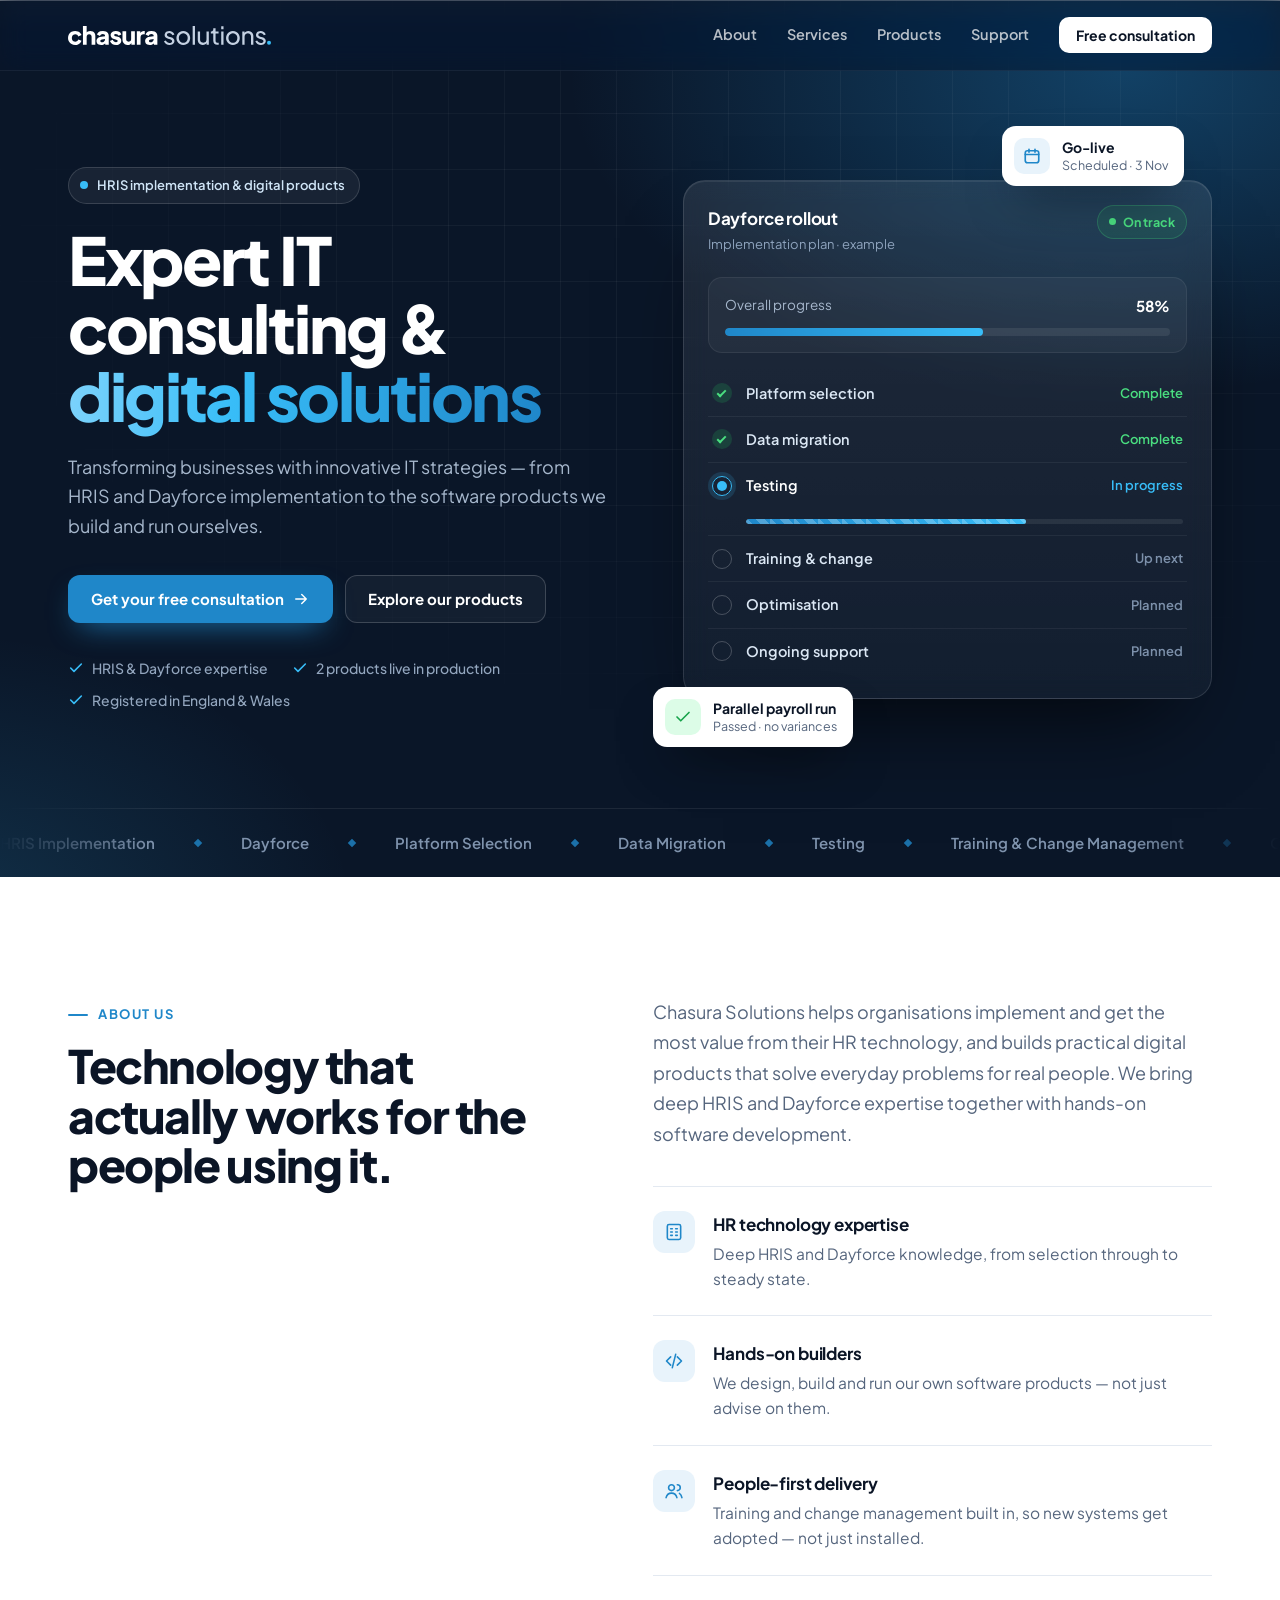
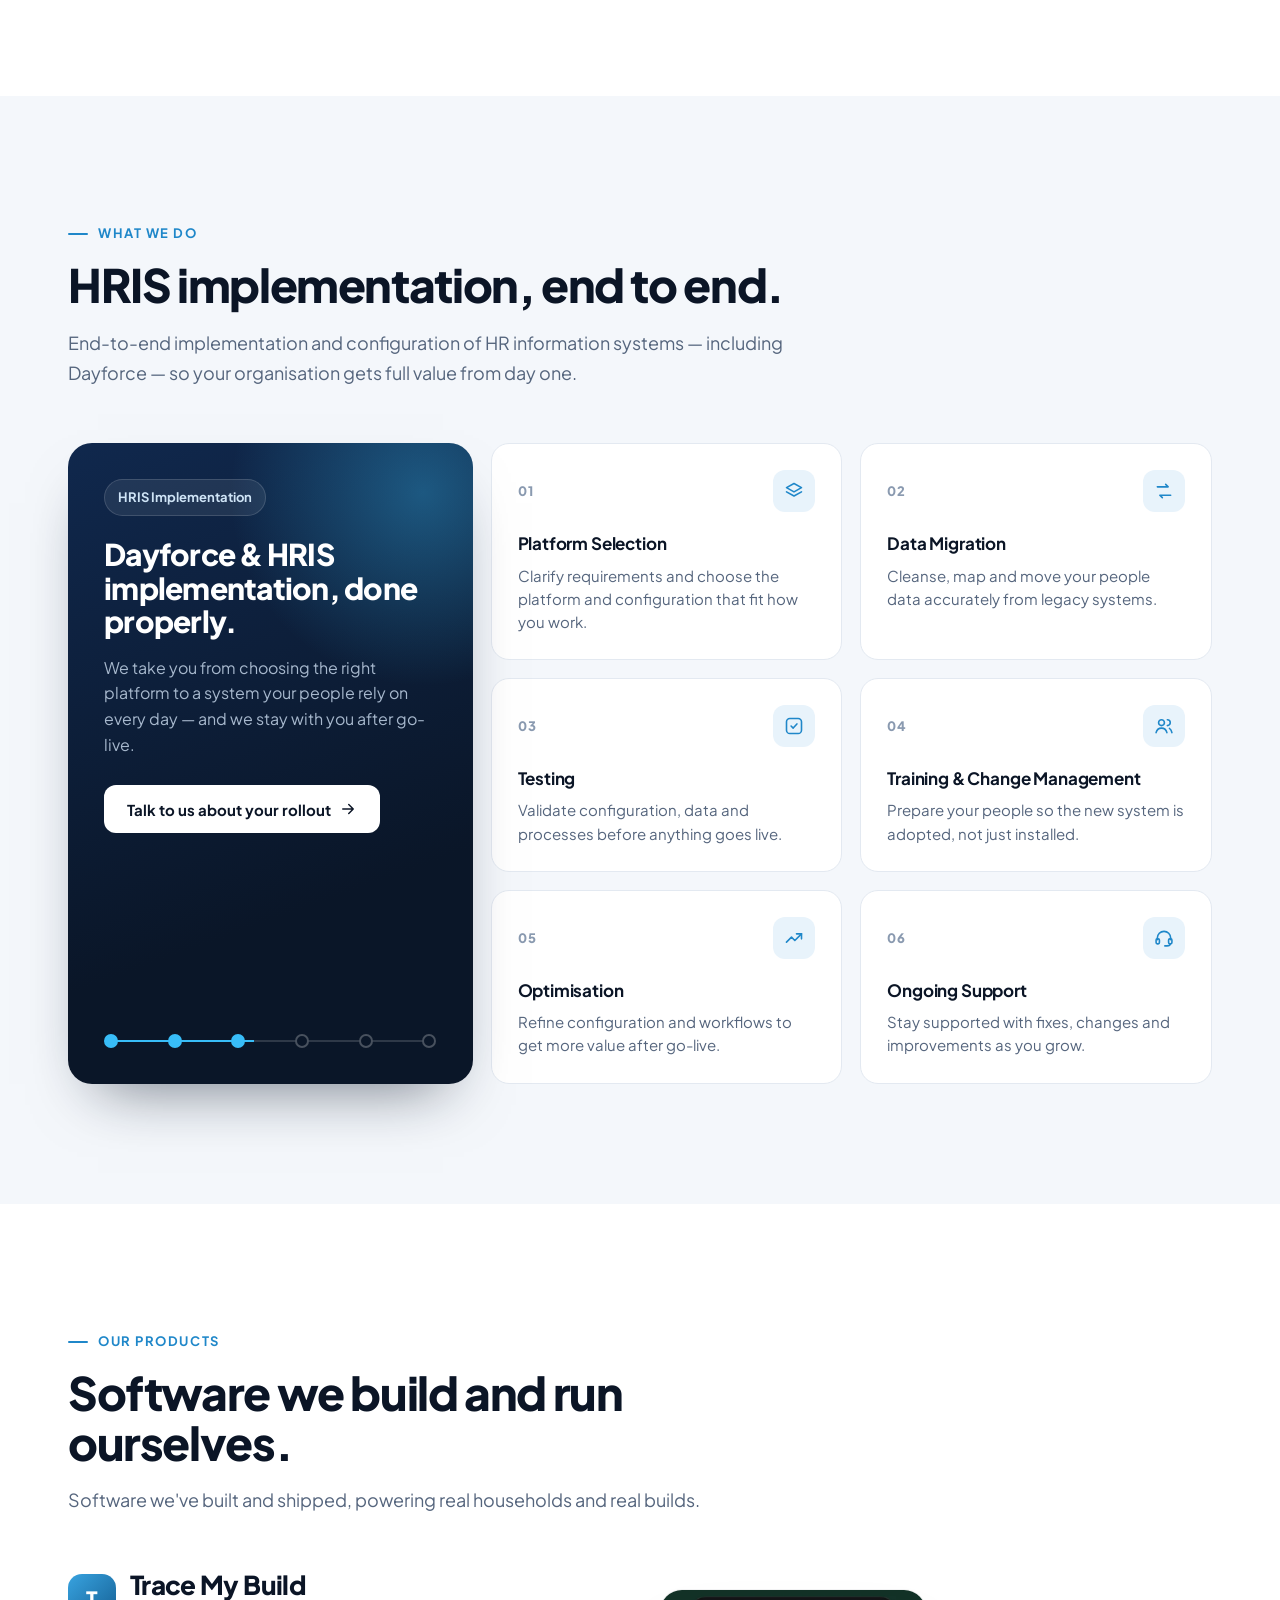
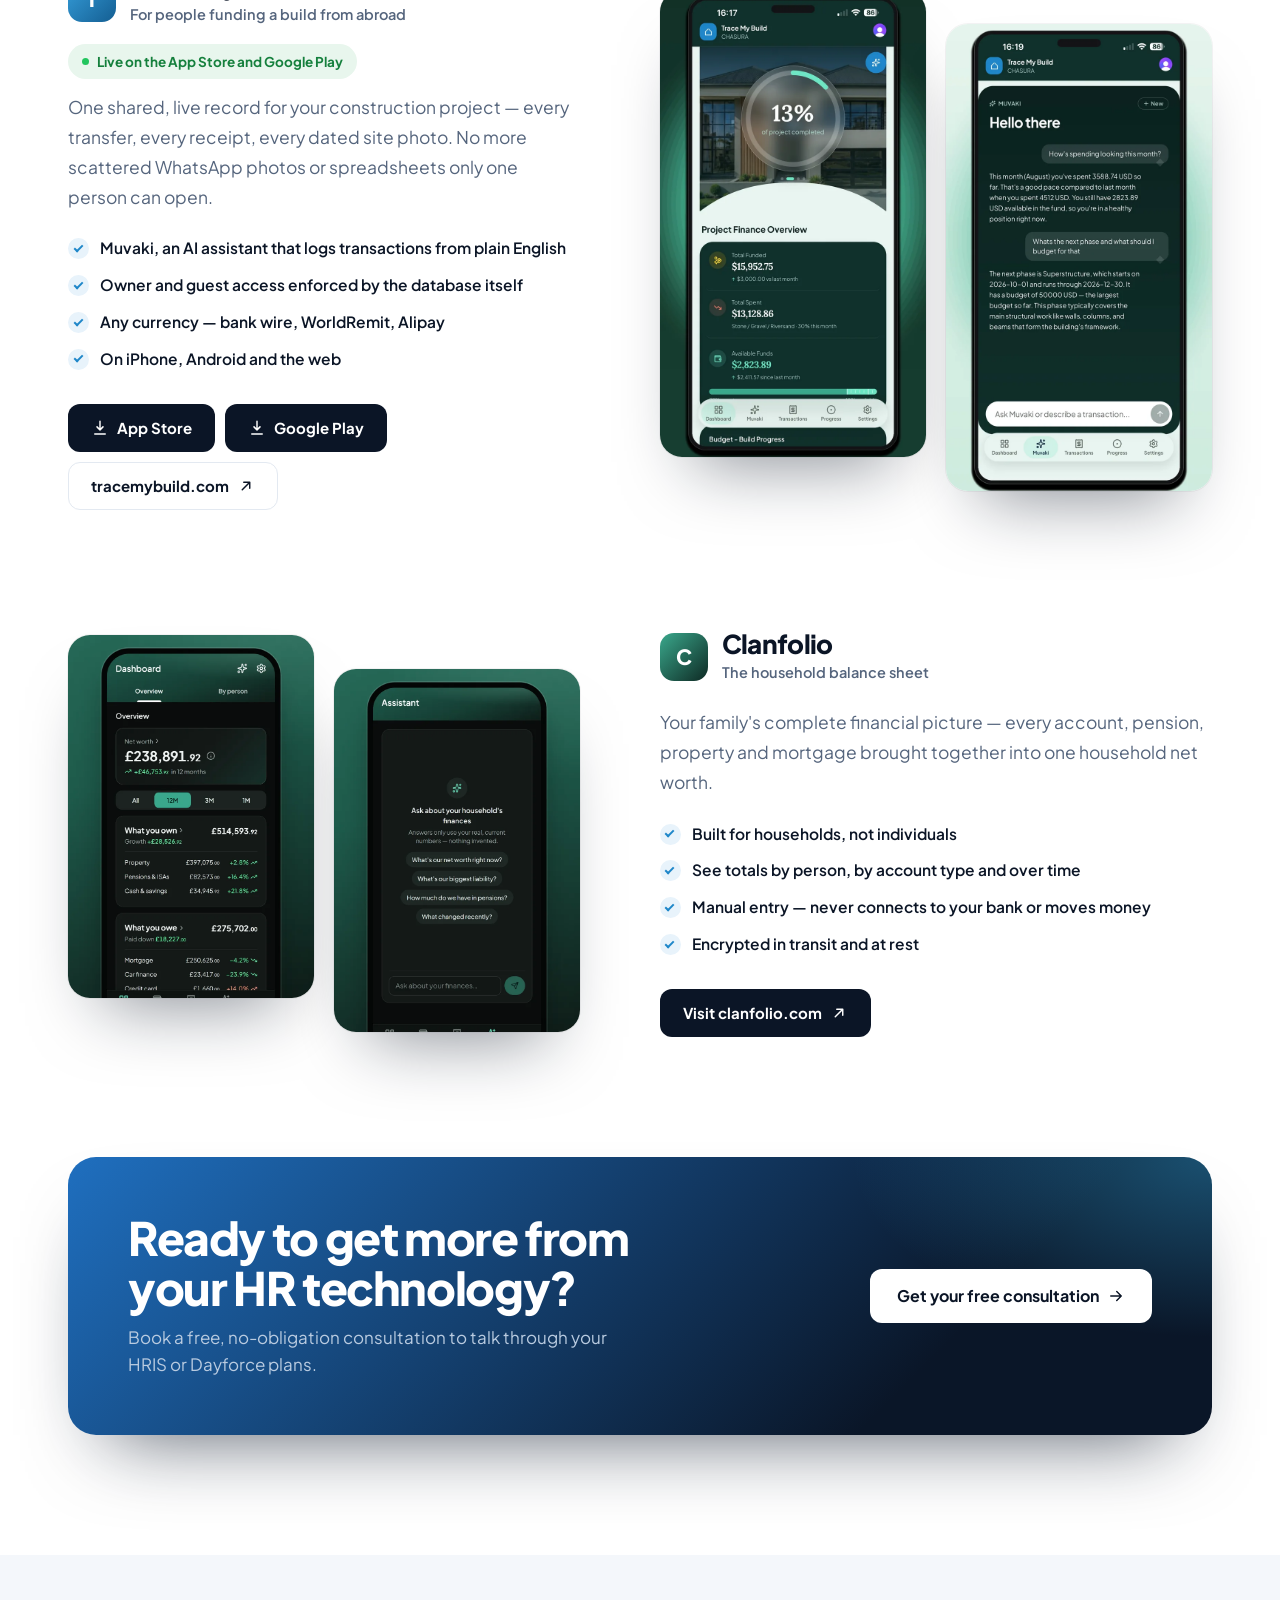
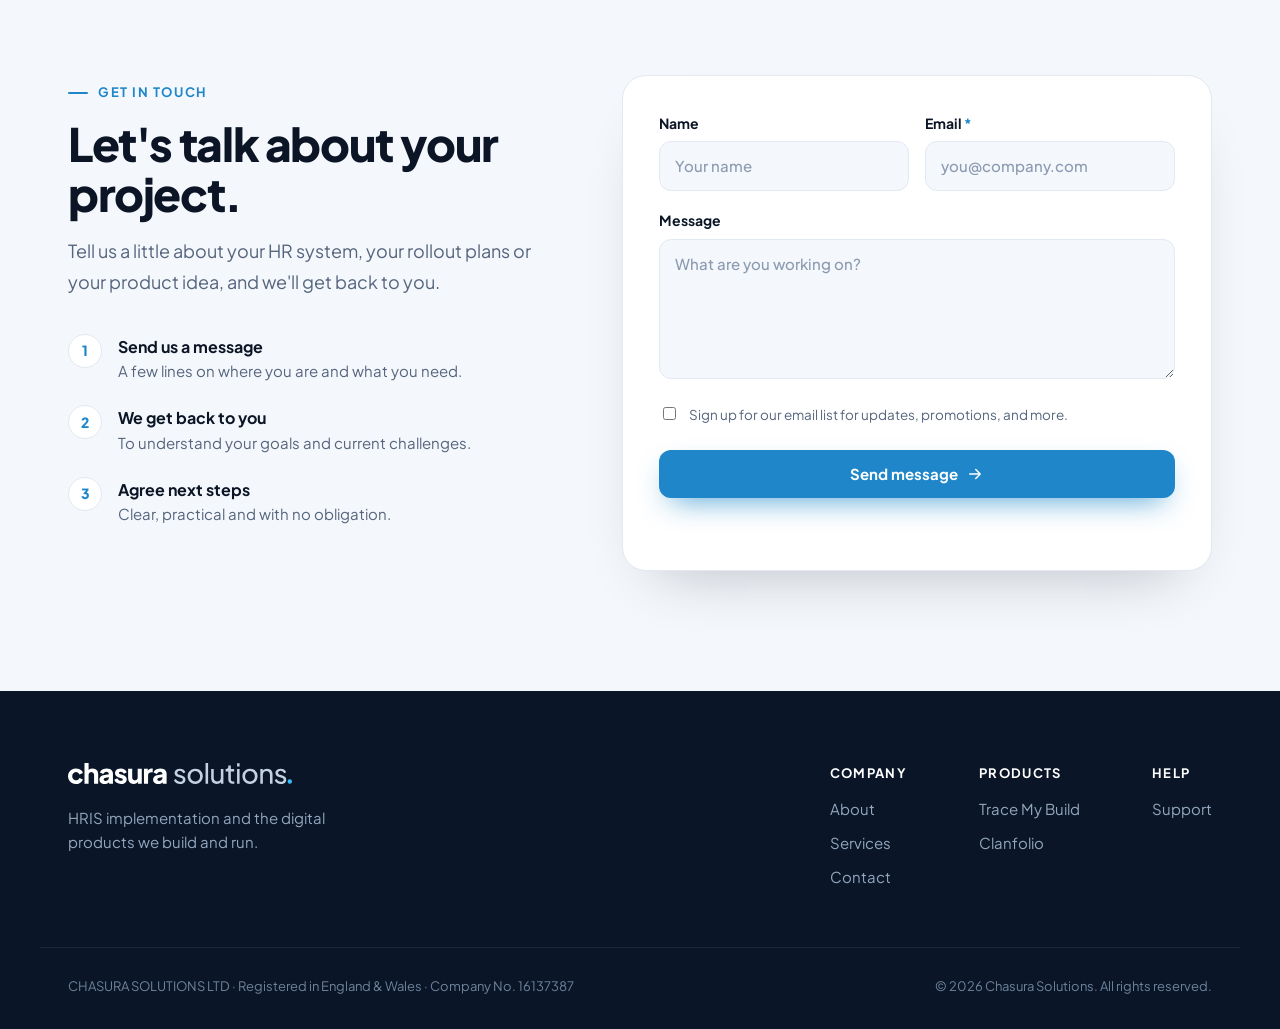
==== commit dbbfb5f1: "Show real app screenshots and App Store / Google Play links Trace My Build is now published on both " ====
--- a/index.html
+++ b/index.html
@@ -202,48 +202,31 @@
             <span class="product-logo logo-tmb">T</span>
             <div><h3>Trace My Build</h3><p>For people funding a build from abroad</p></div>
           </div>
+          <p class="avail"><span></span>Live on the App Store and Google Play</p>
           <p class="product-desc">One shared, live record for your construction project — every transfer, every receipt, every dated site photo. No more scattered WhatsApp photos or spreadsheets only one person can open.</p>
           <ul class="checks">
             <li>Muvaki, an AI assistant that logs transactions from plain English</li>
             <li>Owner and guest access enforced by the database itself</li>
             <li>Any currency — bank wire, WorldRemit, Alipay</li>
-            <li>Available on the web and iPhone</li>
+            <li>On iPhone, Android and the web</li>
           </ul>
-          <a class="btn btn-dark" href="https://www.tracemybuild.com" target="_blank" rel="noopener">Visit tracemybuild.com
-            <svg class="i" viewBox="0 0 24 24"><path d="M7 17L17 7M9 7h8v8"/></svg>
-          </a>
-        </div>
-
-        <div class="product-visual reveal" aria-hidden="true">
-          <div class="mock mock-tmb">
-            <div class="mock-chrome"><span></span><span></span><span></span><em>tracemybuild.com</em></div>
-            <div class="tmb-body">
-              <div class="tmb-top">
-                <div>
-                  <p class="tmb-label">Build fund balance</p>
-                  <p class="tmb-balance">$8,640</p>
-                </div>
-                <span class="tmb-live"><span></span>Live</span>
-              </div>
-              <div class="tmb-stats">
-                <div><p>Funded</p><strong>$24,000</strong></div>
-                <div><p>Spent</p><strong>$15,360</strong></div>
-                <div><p>Receipts</p><strong>42</strong></div>
-              </div>
-              <ul class="ledger">
-                <li><span class="lg-ico lg-in">↓</span><div><strong>Transfer in · WorldRemit</strong><small>12 Sep</small></div><b class="pos">+$2,000</b></li>
-                <li><span class="lg-ico">▦</span><div><strong>Roofing sheets</strong><small>Materials · receipt</small></div><b>−$1,180</b></li>
-                <li><span class="lg-ico">⚒</span><div><strong>Labour — bricklaying</strong><small>Labour · 3 photos</small></div><b>−$620</b></li>
-                <li class="ledger-new"><span class="lg-ico">▦</span><div><strong>Cement</strong><small>Materials · just now</small></div><b>−$450</b></li>
-              </ul>
-            </div>
-          </div>
-          <div class="chat-card">
-            <p class="chat-user">paid $450 for cement yesterday</p>
-            <div class="chat-bot">
-              <span class="chat-avatar">M</span>
-              <p><strong>Muvaki</strong> Logged <em>Cement · Materials · $450</em>. Ready to save?</p>
-            </div>
+          <div class="store-row">
+            <a class="btn btn-dark" href="https://apps.apple.com/app/trace-my-build/id6805139127" target="_blank" rel="noopener">
+              <svg class="i" viewBox="0 0 24 24"><path d="M12 3v11M8 10.5l4 4 4-4M5 20h14"/></svg>App Store
+            </a>
+            <a class="btn btn-dark" href="https://play.google.com/store/apps/details?id=com.chasurasolutions.tracemybuild" target="_blank" rel="noopener">
+              <svg class="i" viewBox="0 0 24 24"><path d="M12 3v11M8 10.5l4 4 4-4M5 20h14"/></svg>Google Play
+            </a>
+            <a class="btn btn-ghost" href="https://www.tracemybuild.com" target="_blank" rel="noopener">tracemybuild.com
+              <svg class="i" viewBox="0 0 24 24"><path d="M7 17L17 7M9 7h8v8"/></svg>
+            </a>
+          </div>
+        </div>
+
+        <div class="product-visual reveal">
+          <div class="shots">
+            <img class="shot" src="/assets/products/tmb-dashboard.webp" width="720" height="1262" loading="lazy" decoding="async" alt="Trace My Build dashboard: 13% of project completed, with total funded, total spent and available funds.">
+            <img class="shot shot-offset" src="/assets/products/tmb-muvaki.webp" width="720" height="1262" loading="lazy" decoding="async" alt="Muvaki, the Trace My Build assistant, answering a question about this month's spending.">
           </div>
         </div>
       </div>
@@ -267,30 +250,10 @@
           </a>
         </div>
 
-        <div class="product-visual reveal" aria-hidden="true">
-          <div class="mock mock-clan">
-            <div class="mock-chrome"><span></span><span></span><span></span><em>clanfolio.com</em></div>
-            <div class="clan-body">
-              <div class="clan-top">
-                <div>
-                  <p class="clan-label">Household net worth</p>
-                  <p class="clan-total">£142,970</p>
-                  <p class="clan-delta">↑ £8,240 this month</p>
-                </div>
-                <div class="donut"><div class="donut-hole"><span>Assets</span><strong>£299.9k</strong></div></div>
-              </div>
-              <ul class="clan-legend">
-                <li><i style="background:#2ed9a3"></i>Property<b>41%</b></li>
-                <li><i style="background:#3aa88c"></i>Pensions<b>26%</b></li>
-                <li><i style="background:#9bd9c2"></i>ISAs &amp; investments<b>18%</b></li>
-                <li><i style="background:#5b8f80"></i>Cash &amp; savings<b>15%</b></li>
-              </ul>
-              <div class="clan-members">
-                <div><span>F</span><p>Father</p><strong>£81,400</strong></div>
-                <div><span>M</span><p>Mother</p><strong>£54,200</strong></div>
-                <div><span>C</span><p>Child</p><strong>£7,370</strong></div>
-              </div>
-            </div>
+        <div class="product-visual reveal">
+          <div class="shots">
+            <img class="shot" src="/assets/products/clanfolio-networth.webp" width="720" height="1063" loading="lazy" decoding="async" alt="Clanfolio dashboard: household net worth with what you own and what you owe broken down.">
+            <img class="shot shot-offset" src="/assets/products/clanfolio-assistant.webp" width="720" height="1063" loading="lazy" decoding="async" alt="Clanfolio assistant, ready to answer questions about the household's finances.">
           </div>
         </div>
       </div>
--- a/style.css
+++ b/style.css
@@ -730,251 +730,47 @@
 
 .product-visual { position: relative; }
 
-.mock {
-  position: relative;
-  border-radius: 20px;
-  overflow: hidden;
-  box-shadow: 0 50px 90px -40px rgba(11, 21, 38, .45), 0 0 0 1px rgba(11, 21, 38, .06);
-  animation: float 8s ease-in-out infinite;
-}
-.mock-chrome {
-  display: flex;
-  align-items: center;
-  gap: 7px;
-  padding: 13px 16px;
-}
-.mock-chrome span { width: 10px; height: 10px; border-radius: 50%; }
-.mock-chrome em {
-  margin-left: 12px;
-  padding: 4px 12px;
-  border-radius: 7px;
-  font-style: normal;
-  font-size: 12px;
-  font-weight: 600;
-}
-
-/* Trace My Build mock (TMB brand: cream, blue, dark green-black) */
-.mock-tmb { background: #faf6ec; }
-.mock-tmb .mock-chrome { background: #f3eee0; border-bottom: 1px solid #e8e1d0; }
-.mock-tmb .mock-chrome span { background: #d9d1bd; }
-.mock-tmb .mock-chrome em { background: #faf6ec; color: #8b9389; }
-.tmb-body { padding: 22px; }
-.tmb-top {
-  display: flex;
-  justify-content: space-between;
-  align-items: flex-start;
-  padding: 20px;
-  border-radius: 16px;
-  background: #16211c;
-  color: #fff;
-}
-.tmb-label { font-size: 13px; color: #9fb0a6; font-weight: 600; }
-.tmb-balance { margin-top: 4px; font-size: 34px; font-weight: 800; letter-spacing: -.03em; line-height: 1.1; }
-.tmb-live {
+/* Product screenshots */
+.shots {
+  display: grid;
+  grid-template-columns: 1fr 1fr;
+  gap: 20px;
+  align-items: start;
+  padding-bottom: 34px;
+}
+.shot {
+  display: block;
+  width: 100%;
+  height: auto;
+  border-radius: 22px;
+  box-shadow: 0 40px 70px -35px rgba(11, 21, 38, .5), 0 0 0 1px rgba(11, 21, 38, .05);
+}
+.shot-offset { transform: translateY(34px); }
+
+.avail {
   display: inline-flex;
   align-items: center;
-  gap: 6px;
-  padding: 5px 10px;
+  gap: 8px;
+  margin-top: 18px;
+  padding: 7px 14px;
   border-radius: 999px;
-  background: rgba(31, 135, 201, .2);
-  color: #7cc3ee;
-  font-size: 12px;
+  background: #e8f6ed;
+  color: #15803d;
+  font-size: 13.5px;
   font-weight: 700;
 }
-.tmb-live span { width: 6px; height: 6px; border-radius: 50%; background: #38bdf8; animation: pulse 1.6s ease-in-out infinite; }
-.tmb-stats {
-  display: grid;
-  grid-template-columns: repeat(3, 1fr);
-  gap: 10px;
-  margin-top: 12px;
-}
-.tmb-stats div {
-  padding: 12px 14px;
-  border-radius: 12px;
-  background: #fff;
-  border: 1px solid #e8e1d0;
-}
-.tmb-stats p { font-size: 12px; color: #8b9389; font-weight: 600; }
-.tmb-stats strong { font-size: 16px; color: #1e2321; letter-spacing: -.01em; }
-
-.ledger {
-  margin: 12px 0 0;
-  padding: 6px 14px;
-  list-style: none;
-  border-radius: 14px;
-  background: #fff;
-  border: 1px solid #e8e1d0;
-}
-.ledger li {
-  display: grid;
-  grid-template-columns: 34px 1fr auto;
-  gap: 12px;
-  align-items: center;
-  padding: 11px 0;
-  border-top: 1px solid #f0ebde;
-  color: #1e2321;
-}
-.ledger li:first-child { border-top: 0; }
-.lg-ico {
-  display: grid;
-  place-items: center;
-  width: 34px;
-  height: 34px;
-  border-radius: 10px;
-  background: #f3eee0;
-  color: #5c665f;
-  font-size: 15px;
-}
-.lg-in { background: #e1f0fa; color: #1f87c9; font-weight: 800; }
-.ledger strong { display: block; font-size: 14px; line-height: 1.3; }
-.ledger small { color: #8b9389; font-size: 12px; font-weight: 600; }
-.ledger b { font-size: 14.5px; }
-.ledger b.pos { color: #1f87c9; }
-.ledger-new { animation: ledgerNew 7s var(--ease) infinite; }
-@keyframes ledgerNew {
-  0%, 8% { opacity: 0; transform: translateY(-6px); background: #e1f0fa; }
-  16% { opacity: 1; transform: none; background: #e1f0fa; }
-  40%, 100% { background: transparent; }
-}
-
-.chat-card {
-  position: absolute;
-  right: -28px;
-  bottom: -34px;
-  width: 290px;
-  padding: 14px;
-  border-radius: 16px;
-  background: #fff;
-  box-shadow: 0 30px 60px -20px rgba(11, 21, 38, .4);
-  animation: float 6s ease-in-out infinite;
-  animation-delay: -2s;
-}
-.chat-user {
-  margin-left: auto;
-  width: fit-content;
-  padding: 9px 13px;
-  border-radius: 13px 13px 4px 13px;
-  background: #1f87c9;
-  color: #fff;
-  font-size: 13.5px;
-  font-weight: 600;
-}
-.chat-bot {
-  display: flex;
-  gap: 10px;
-  margin-top: 10px;
-}
-.chat-avatar {
-  display: grid;
-  place-items: center;
-  width: 28px;
-  height: 28px;
-  flex: none;
-  border-radius: 50%;
-  background: #16211c;
-  color: #fff;
-  font-size: 12px;
-  font-weight: 800;
-}
-.chat-bot p {
-  padding: 9px 12px;
-  border-radius: 4px 13px 13px 13px;
-  background: #f3eee0;
-  color: #1e2321;
-  font-size: 13px;
-  line-height: 1.45;
-}
-.chat-bot strong { display: block; font-size: 12px; color: #5c665f; }
-.chat-bot em { font-style: normal; font-weight: 700; }
-
-/* Clanfolio mock (Clanfolio brand: deep green, mint) */
-.mock-clan { background: #0e2a24; color: #f4fbf7; }
-.mock-clan .mock-chrome { background: #143830; border-bottom: 1px solid rgba(255, 255, 255, .08); }
-.mock-clan .mock-chrome span { background: rgba(255, 255, 255, .18); }
-.mock-clan .mock-chrome em { background: rgba(255, 255, 255, .06); color: #9bb8ac; }
-.clan-body { padding: 24px; }
-.clan-top {
-  display: flex;
-  align-items: center;
-  justify-content: space-between;
-  gap: 20px;
-}
-.clan-label { font-size: 13px; color: #9bb8ac; font-weight: 600; }
-.clan-total { margin-top: 4px; font-size: 38px; font-weight: 800; letter-spacing: -.03em; line-height: 1.05; }
-.clan-delta { margin-top: 6px; color: #2ed9a3; font-size: 13.5px; font-weight: 700; }
-
-.donut {
-  position: relative;
-  width: 132px;
-  height: 132px;
-  flex: none;
-  border-radius: 50%;
-  background: conic-gradient(#2ed9a3 0 41%, #3aa88c 41% 67%, #9bd9c2 67% 85%, #5b8f80 85% 100%);
-  -webkit-mask: radial-gradient(circle, transparent 0, #000 0);
-  transform: rotate(-90deg) scale(.6);
-  opacity: 0;
-  transition: transform 1.2s var(--ease) .3s, opacity .8s var(--ease) .3s;
-}
-.is-visible .donut { transform: rotate(0) scale(1); opacity: 1; }
-.donut-hole {
-  position: absolute;
-  inset: 16px;
-  display: grid;
-  place-content: center;
-  text-align: center;
-  border-radius: 50%;
-  background: #0e2a24;
-}
-.donut-hole span { font-size: 11px; color: #9bb8ac; font-weight: 600; }
-.donut-hole strong { font-size: 16px; }
-
-.clan-legend {
-  display: grid;
-  grid-template-columns: 1fr 1fr;
-  gap: 8px 18px;
-  margin: 22px 0 0;
-  padding: 16px;
-  list-style: none;
-  border-radius: 14px;
-  background: #143830;
-  border: 1px solid rgba(255, 255, 255, .08);
-}
-.clan-legend li {
-  display: flex;
-  align-items: center;
-  gap: 9px;
-  font-size: 13px;
-  color: #cfe3da;
-  font-weight: 600;
-}
-.clan-legend i { width: 9px; height: 9px; border-radius: 3px; flex: none; }
-.clan-legend b { margin-left: auto; color: #fff; }
-
-.clan-members {
-  display: grid;
-  grid-template-columns: repeat(3, 1fr);
-  gap: 10px;
-  margin-top: 12px;
-}
-.clan-members div {
-  padding: 12px;
-  border-radius: 12px;
-  background: #143830;
-  border: 1px solid rgba(255, 255, 255, .08);
-}
-.clan-members span {
-  display: grid;
-  place-items: center;
-  width: 26px;
-  height: 26px;
-  border-radius: 50%;
-  background: #3aa88c;
-  color: #0e2a24;
-  font-size: 12px;
-  font-weight: 800;
-}
-.clan-members p { margin-top: 8px; font-size: 12px; color: #9bb8ac; font-weight: 600; }
-.clan-members strong { font-size: 15px; }
+.avail span { width: 7px; height: 7px; border-radius: 50%; background: #22c55e; }
+.avail + .product-desc { margin-top: 14px; }
+
+.store-row { display: flex; flex-wrap: wrap; gap: 10px; }
+.btn-ghost { background: #fff; color: var(--ink); border-color: var(--line); }
+.btn-ghost:hover { border-color: var(--accent); color: var(--accent-hover); }
+
+@media (max-width: 640px) {
+  .shots { gap: 12px; padding-bottom: 20px; }
+  .shot { border-radius: 16px; }
+  .shot-offset { transform: translateY(20px); }
+}
 
 /* ---------- CTA band ---------- */
 .cta-band { padding: 0 0 120px; }
@@ -1248,10 +1044,6 @@
   .svc-feature { padding: 28px; }
   .svc-feature h3 { font-size: 25px; }
   .product + .product { margin-top: 96px; }
-  .clan-top { flex-direction: column; align-items: flex-start; }
-  .clan-legend { grid-template-columns: 1fr; }
-  .chat-card { position: relative; right: auto; bottom: auto; width: auto; margin: -24px 12px 0; }
-  .tmb-balance { font-size: 28px; }
   .field-row { grid-template-columns: 1fr; gap: 0; }
   .form-card { padding: 26px 22px; }
   .support-cards { grid-template-columns: 1fr; }
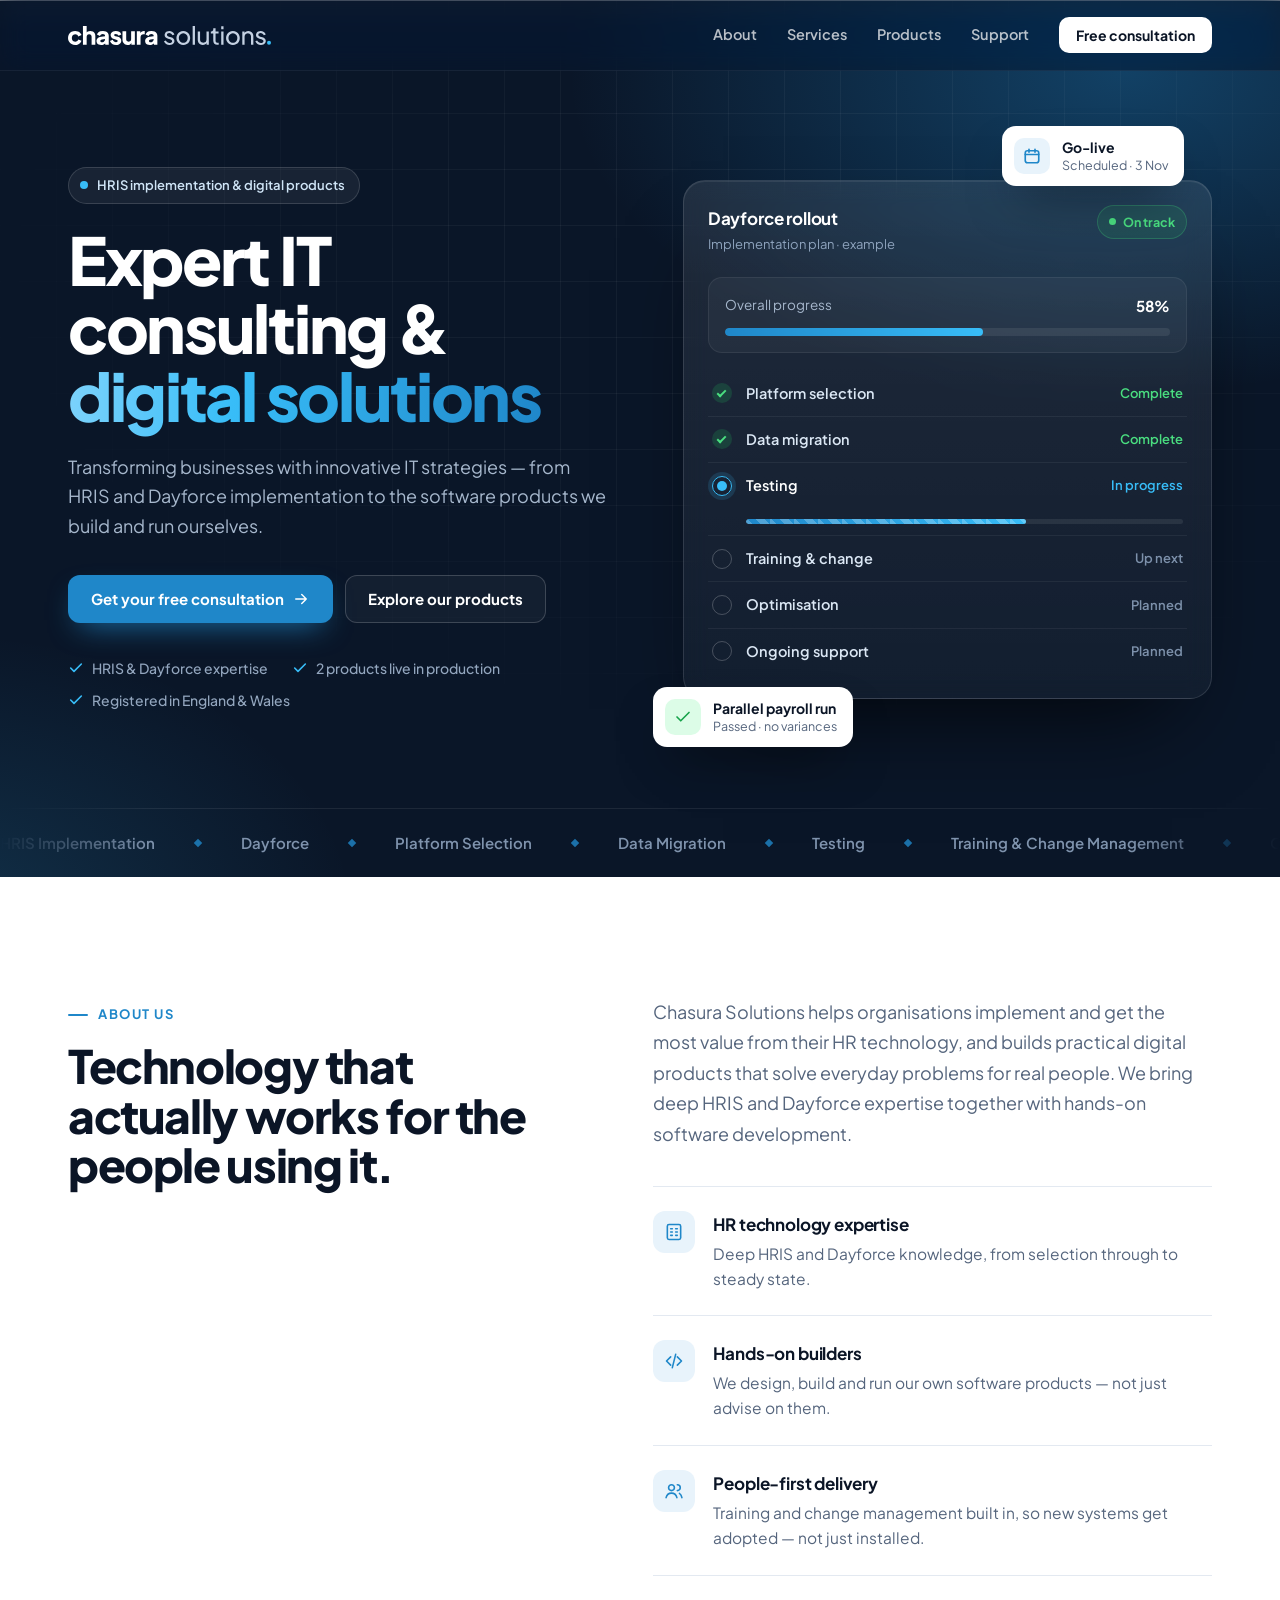
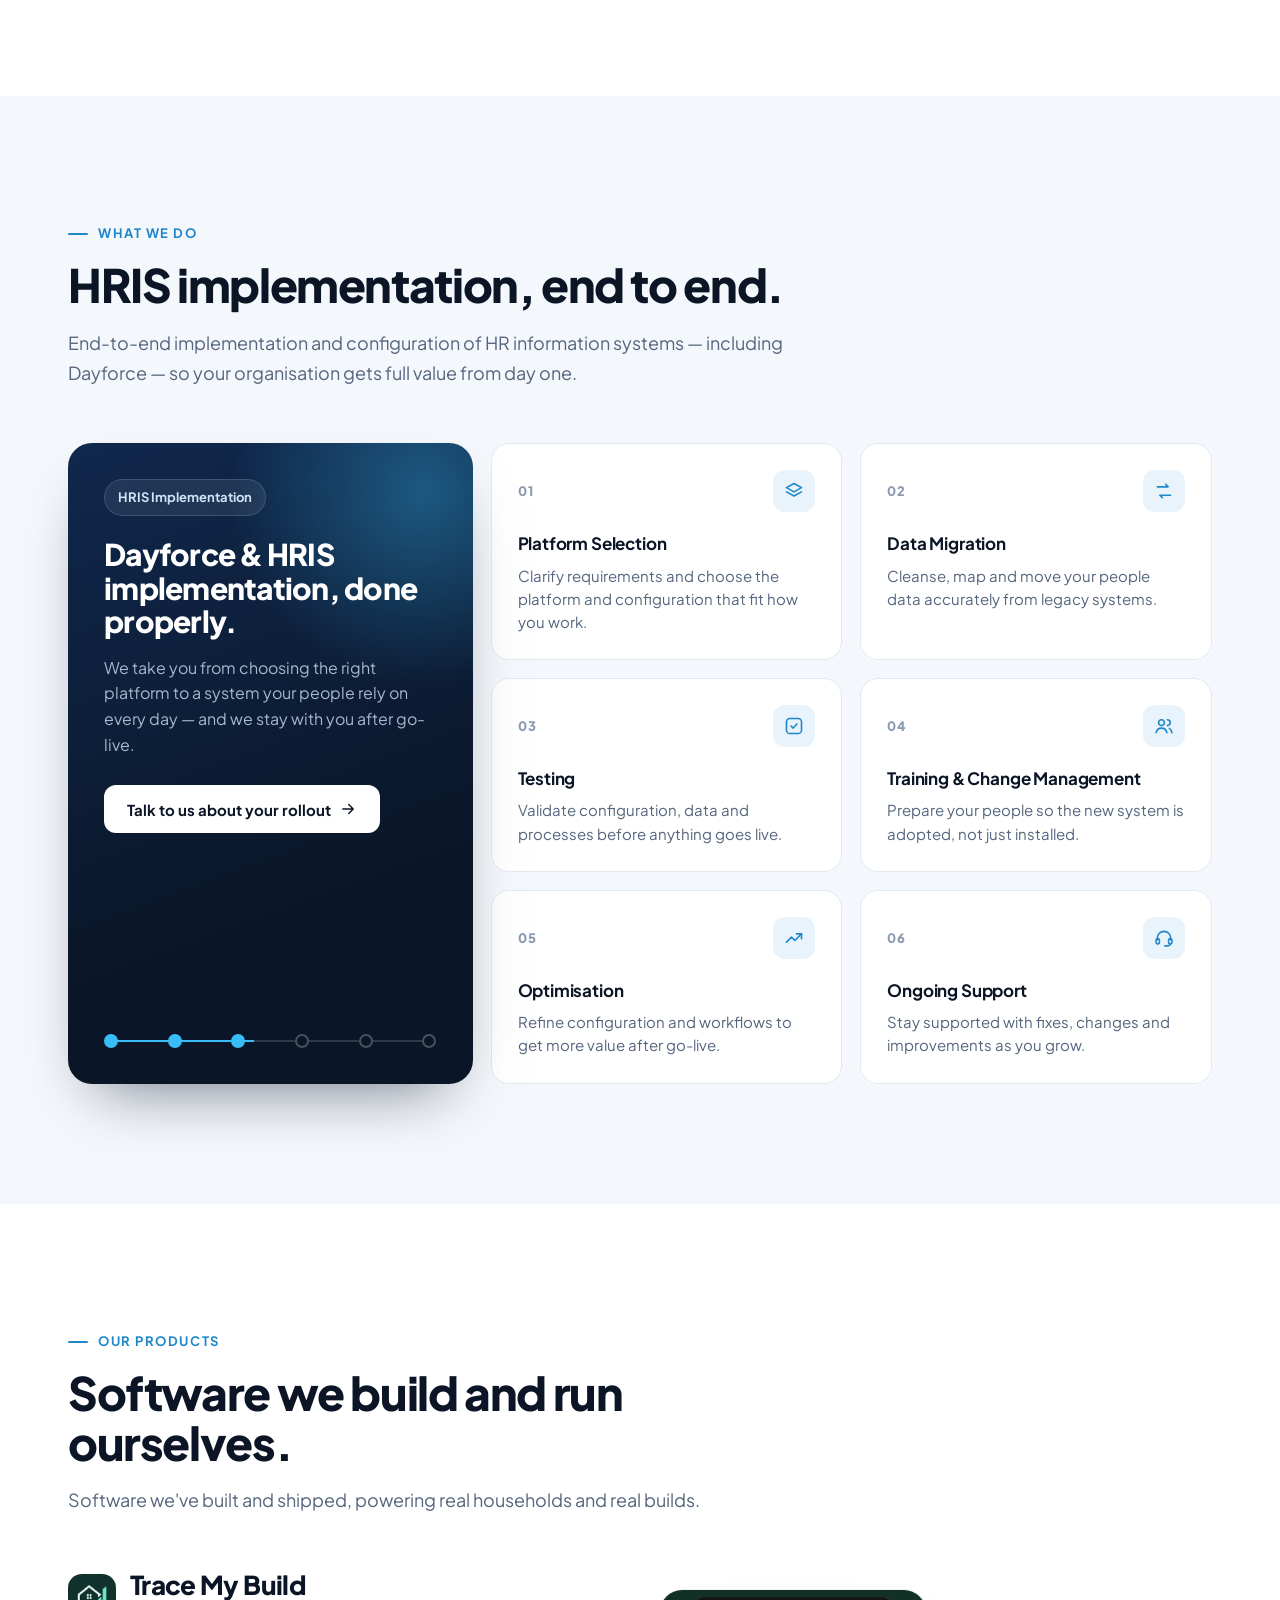
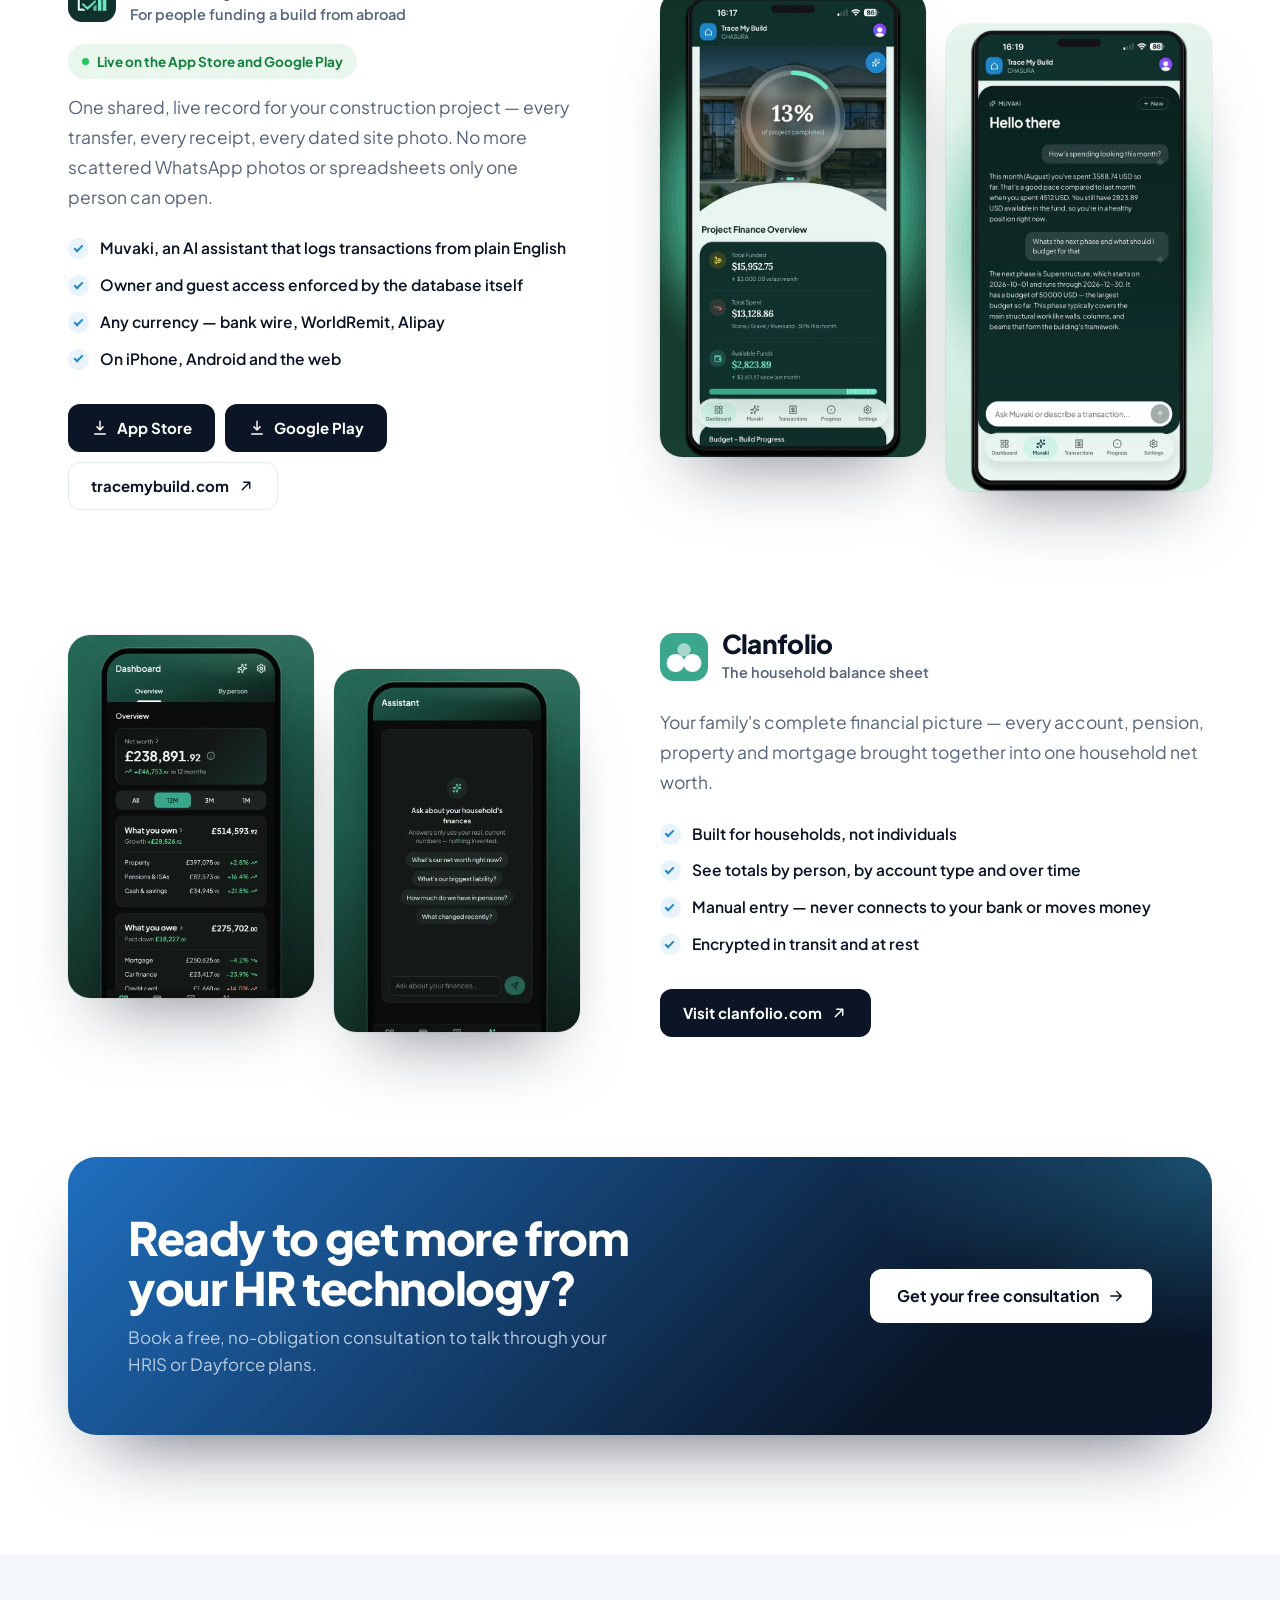
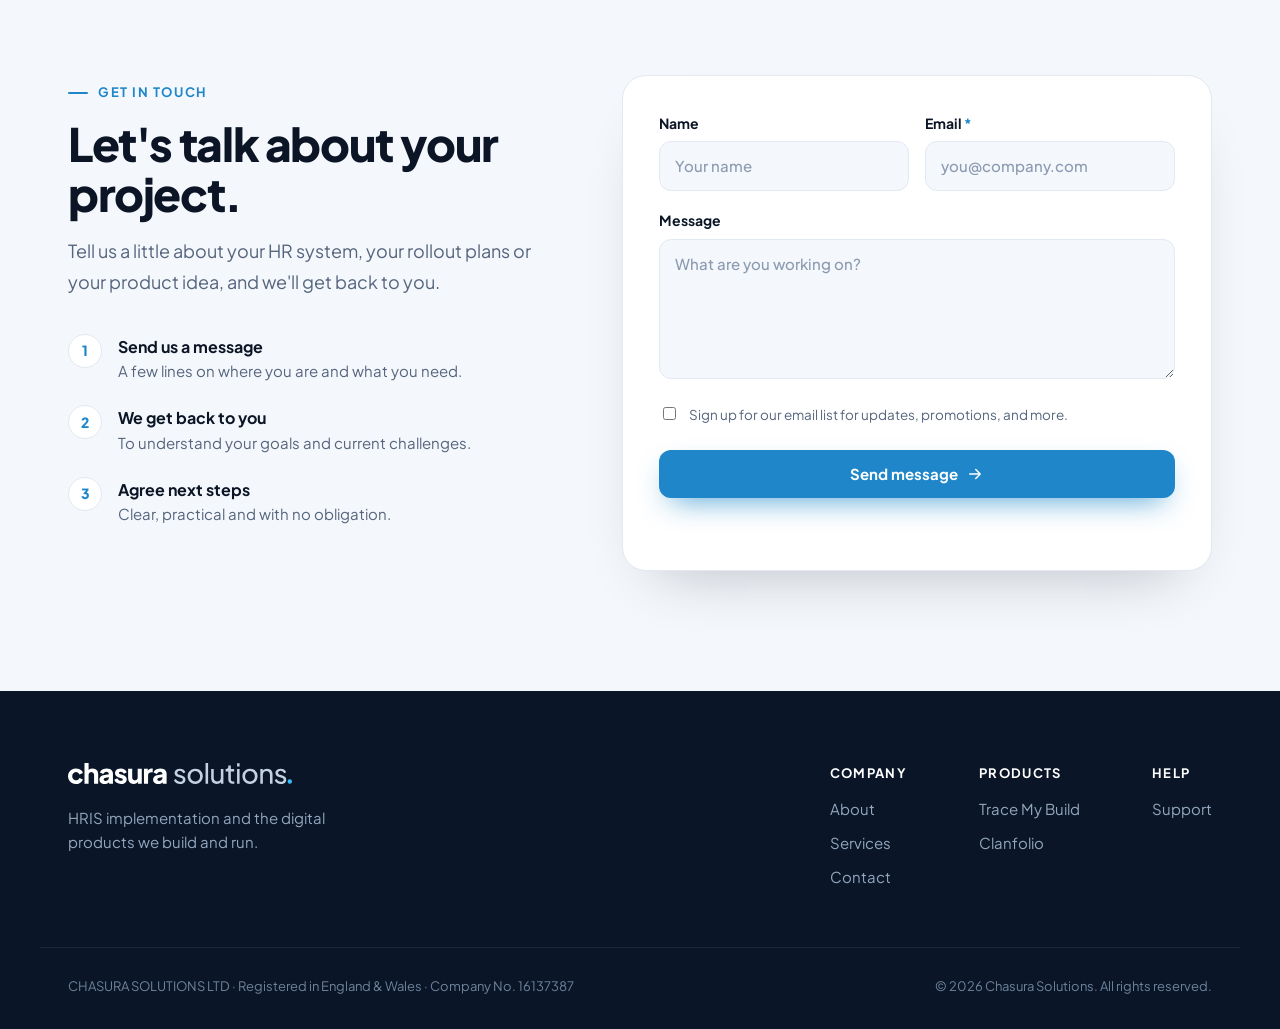
==== commit 5abe01ba: "Use the real Trace My Build and Clanfolio app icons The product badges showed placeholder "T" and "C" ====
--- a/index.html
+++ b/index.html
@@ -199,7 +199,7 @@
       <div class="product">
         <div class="product-copy reveal">
           <div class="product-brand">
-            <span class="product-logo logo-tmb">T</span>
+            <img class="product-logo" src="/assets/products/tmb-icon.webp" width="48" height="48" loading="lazy" decoding="async" alt="Trace My Build app icon">
             <div><h3>Trace My Build</h3><p>For people funding a build from abroad</p></div>
           </div>
           <p class="avail"><span></span>Live on the App Store and Google Play</p>
@@ -235,7 +235,7 @@
       <div class="product product-reverse">
         <div class="product-copy reveal">
           <div class="product-brand">
-            <span class="product-logo logo-clan">C</span>
+            <img class="product-logo" src="/assets/products/clanfolio-icon.webp" width="48" height="48" loading="lazy" decoding="async" alt="Clanfolio app icon">
             <div><h3>Clanfolio</h3><p>The household balance sheet</p></div>
           </div>
           <p class="product-desc">Your family's complete financial picture — every account, pension, property and mortgage brought together into one household net worth.</p>
--- a/style.css
+++ b/style.css
@@ -671,17 +671,13 @@
 
 .product-brand { display: flex; align-items: center; gap: 14px; }
 .product-logo {
-  display: grid;
-  place-items: center;
+  display: block;
   width: 48px;
   height: 48px;
+  flex: none;
   border-radius: 14px;
-  color: #fff;
-  font-weight: 800;
-  font-size: 21px;
-}
-.logo-tmb { background: linear-gradient(135deg, #38a3e0, #145e92); }
-.logo-clan { background: linear-gradient(135deg, #3aa88c, #0e2a24); }
+  object-fit: cover;
+}
 .product-brand h3 { font-size: 26px; font-weight: 800; letter-spacing: -.025em; line-height: 1.1; }
 .product-brand p { margin-top: 3px; color: var(--slate); font-size: 14.5px; font-weight: 600; }
 
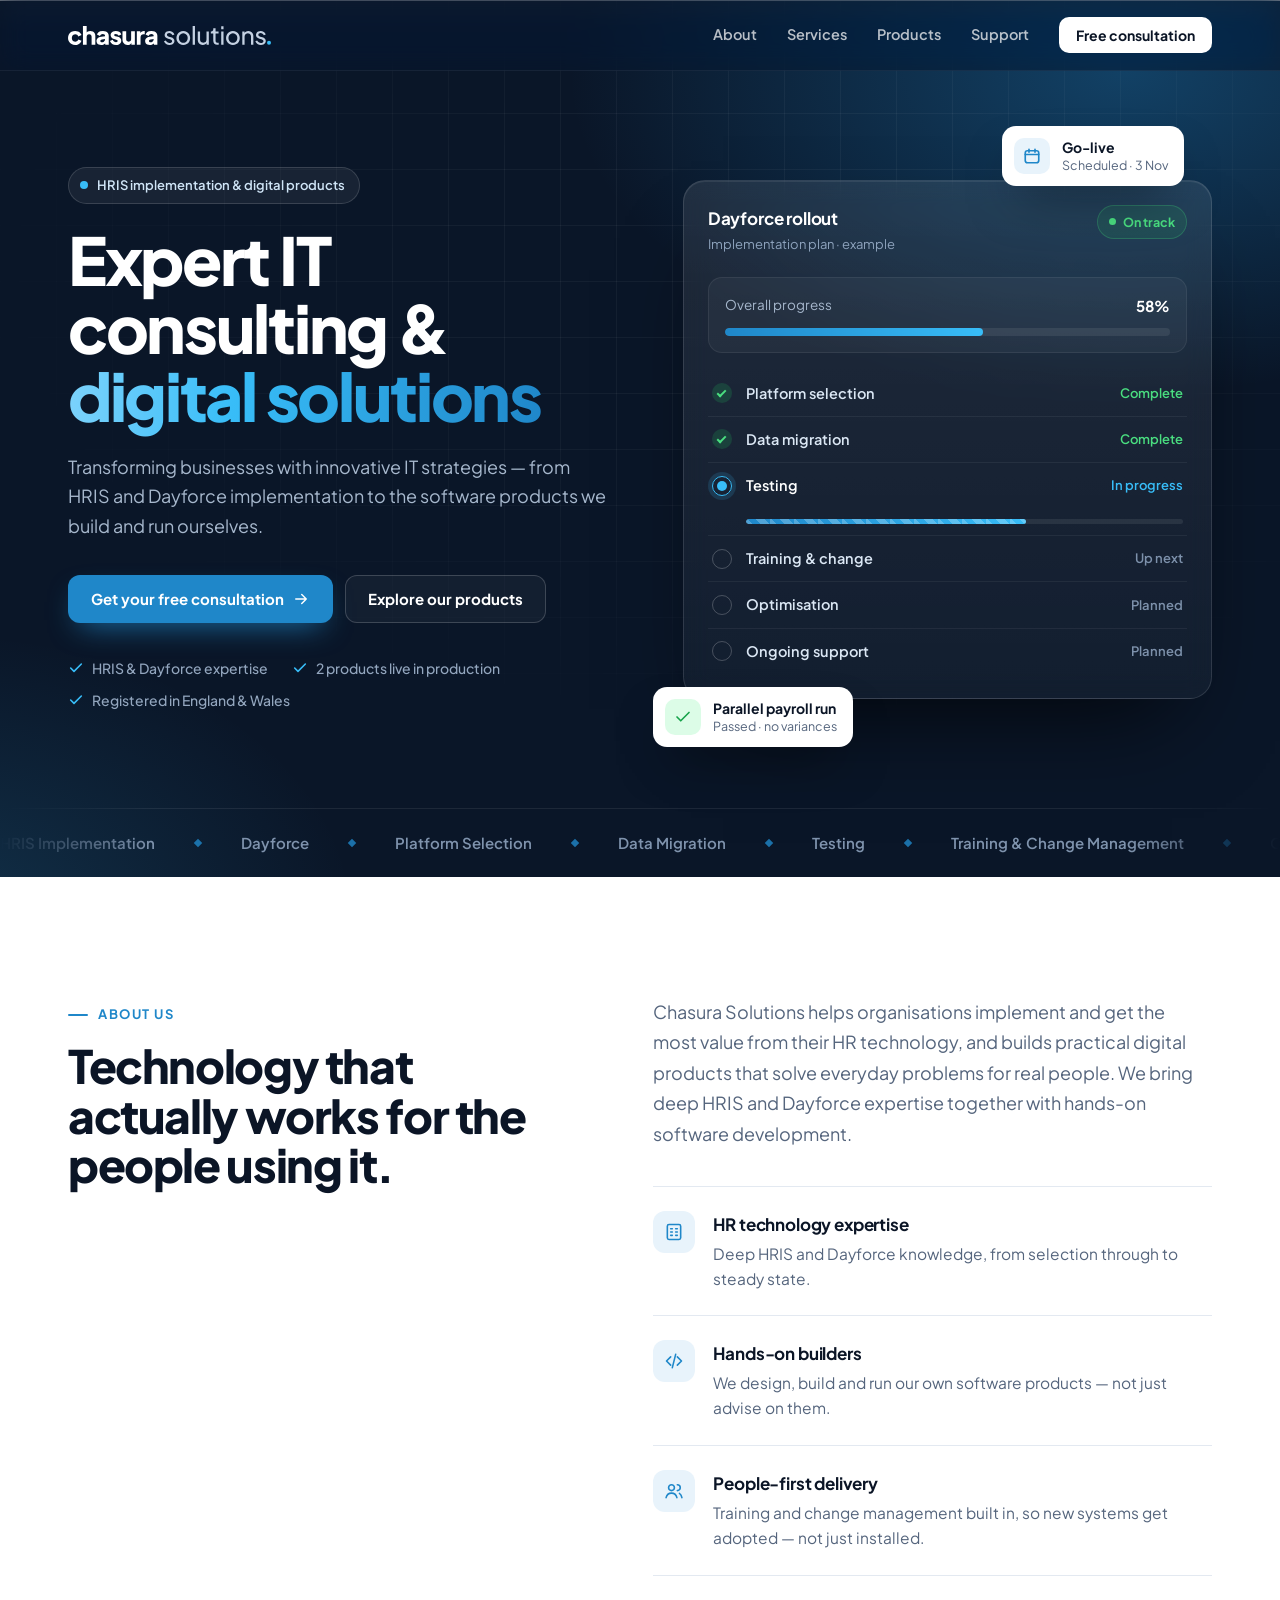
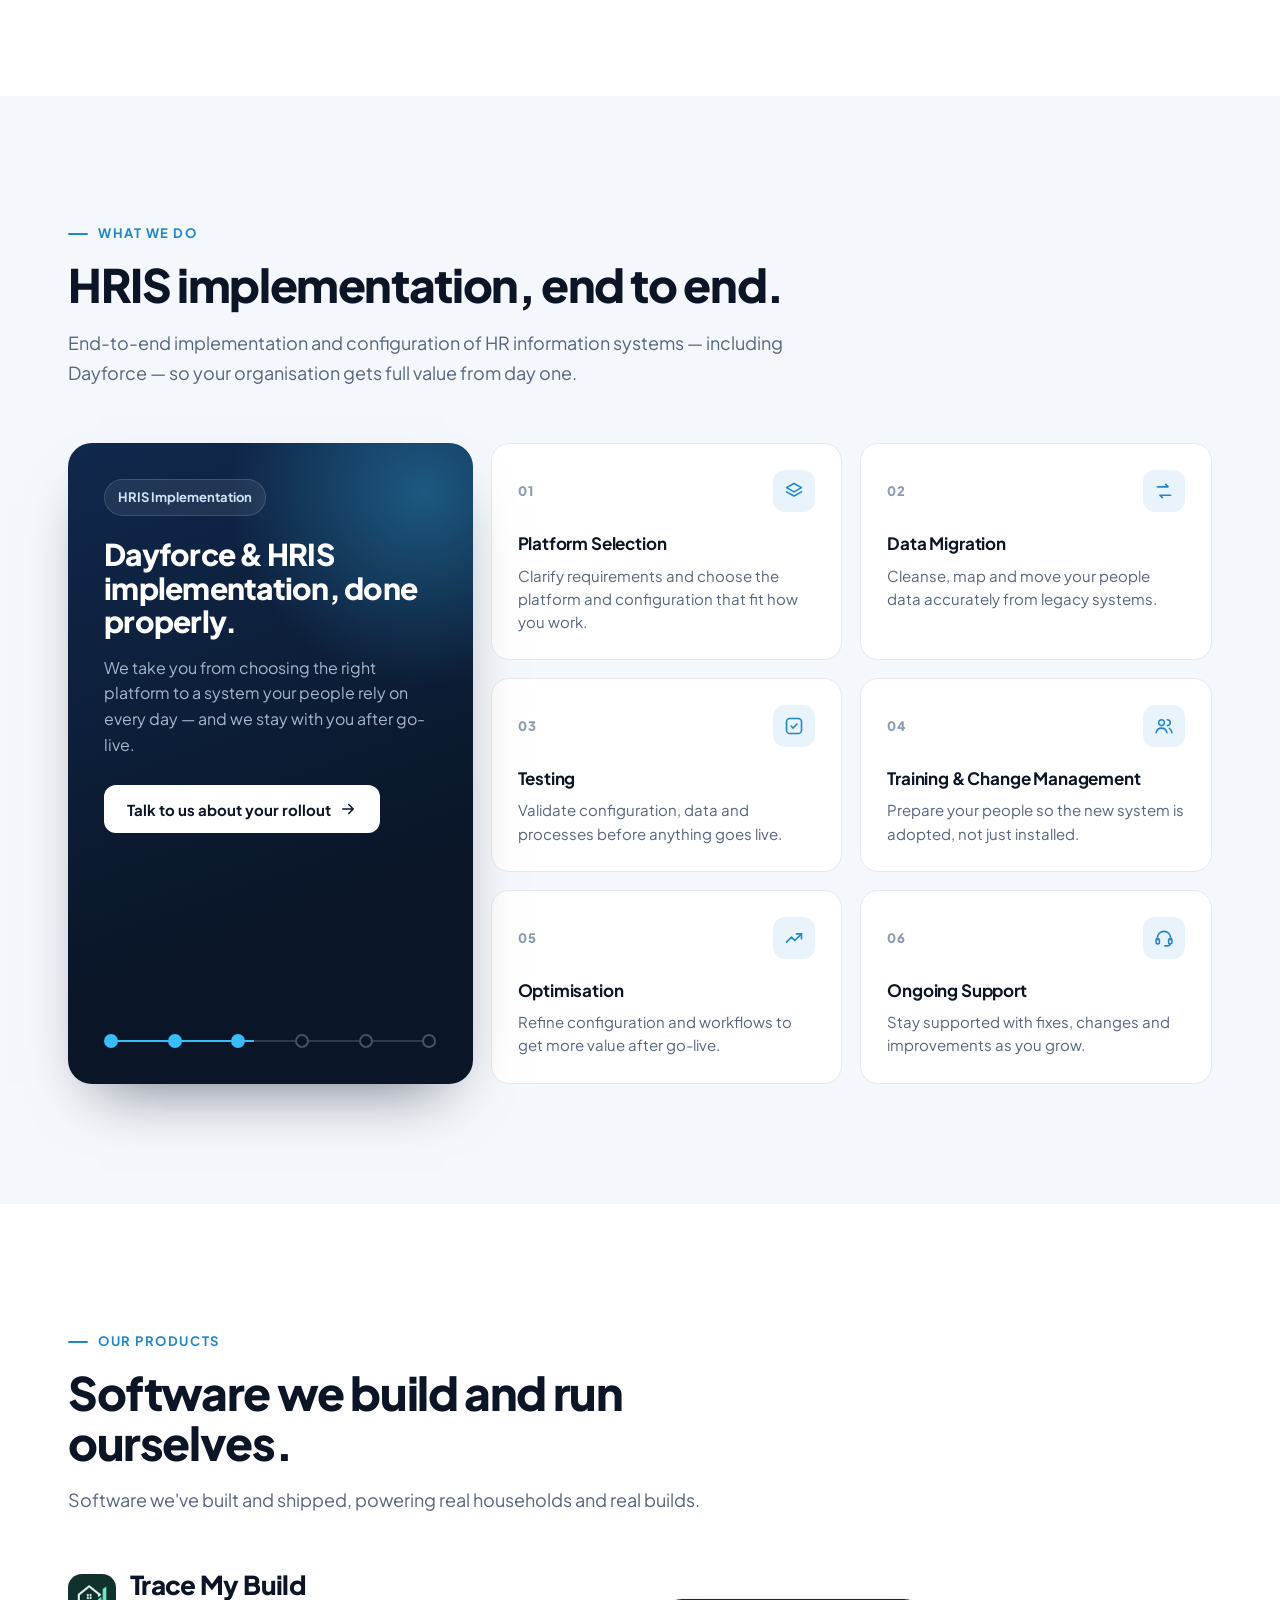
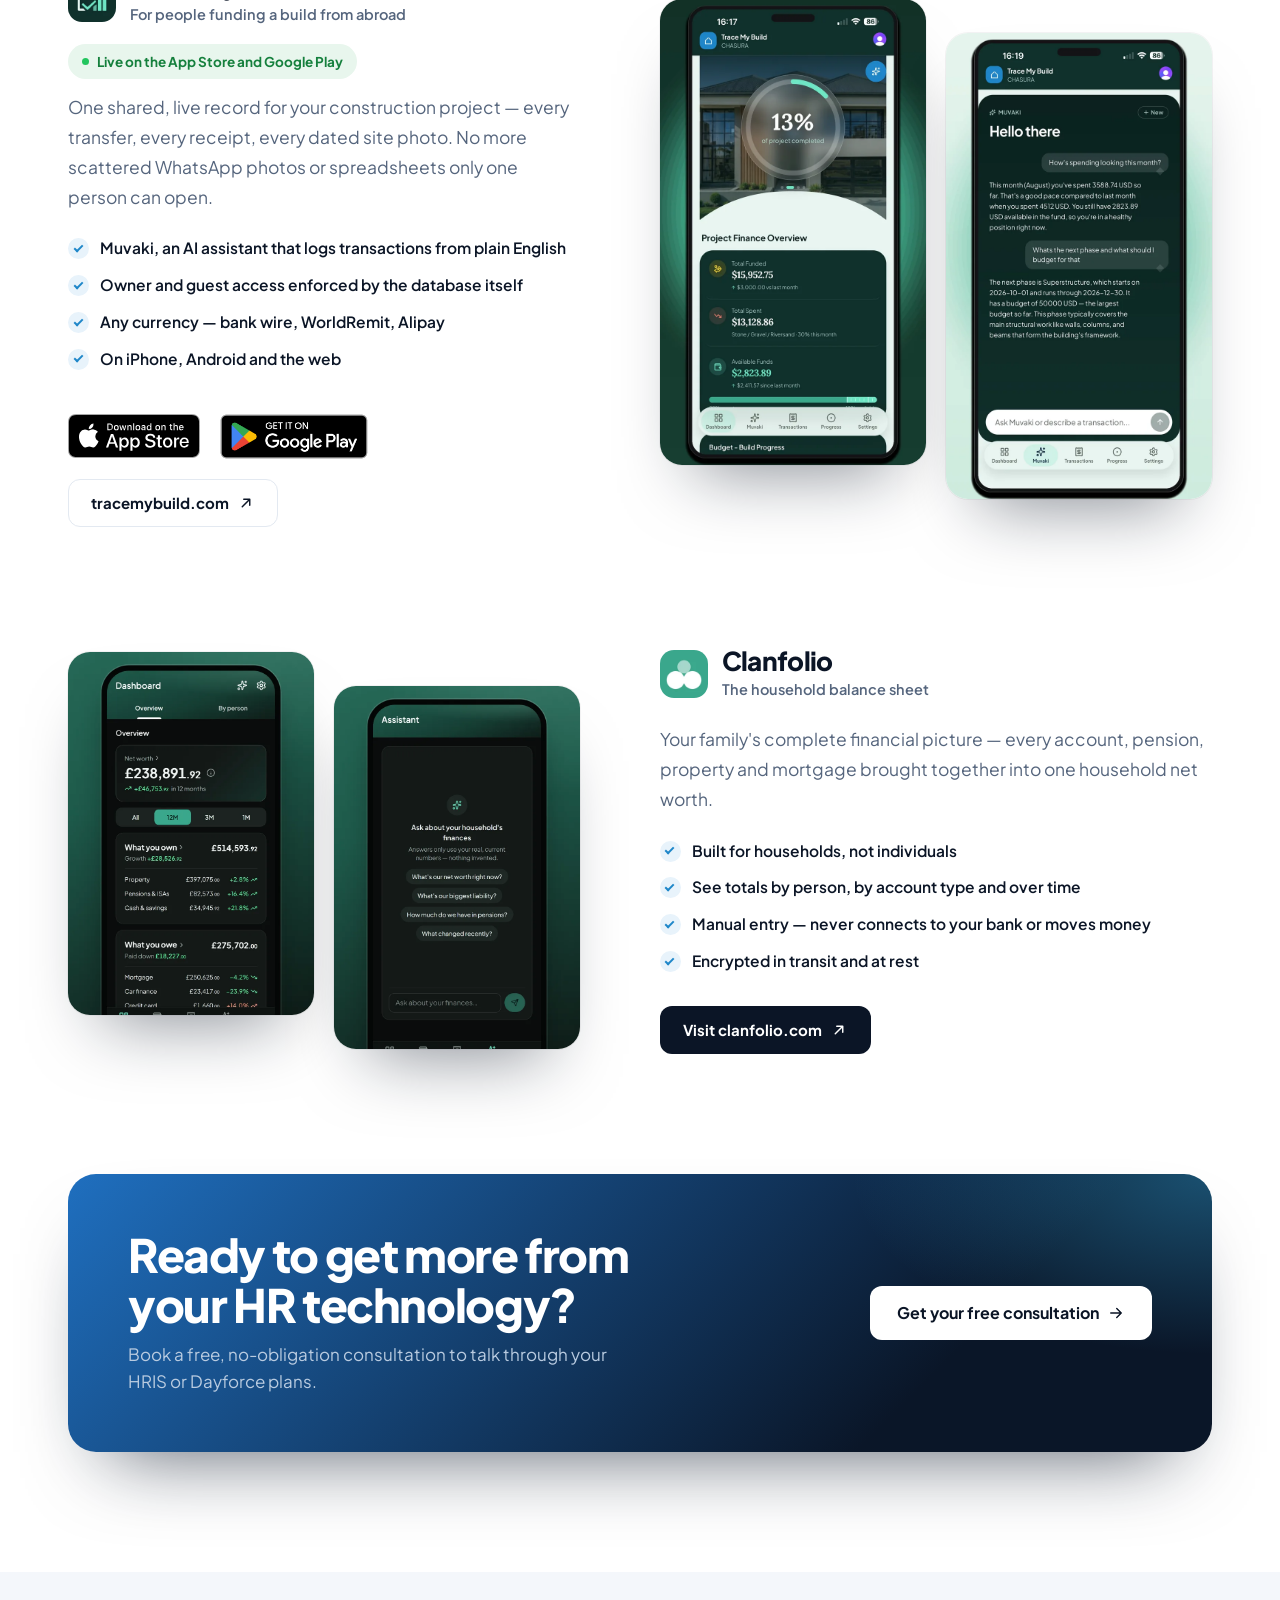
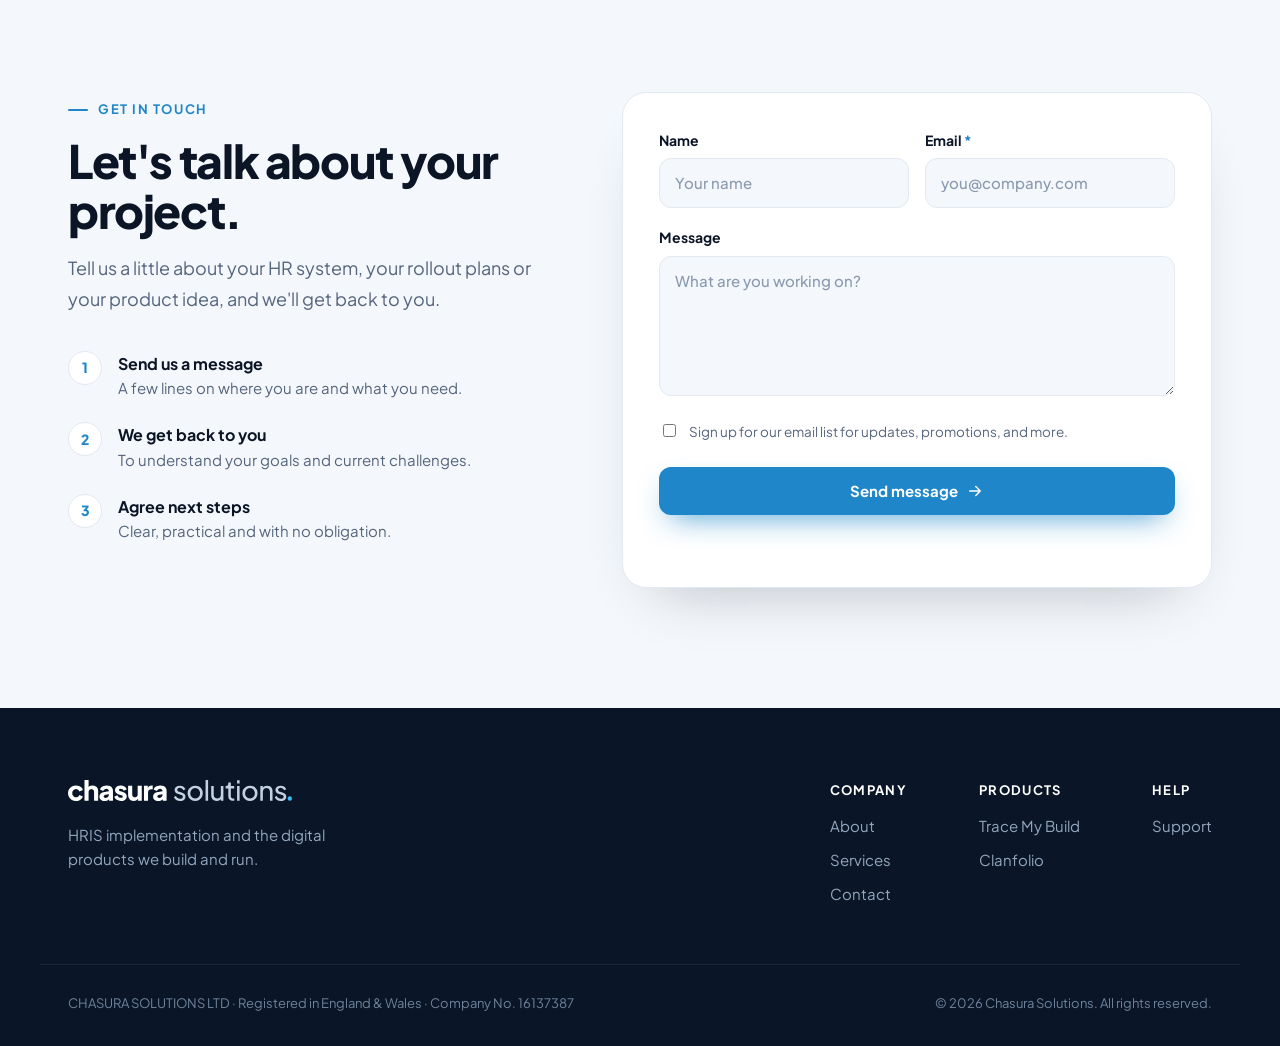
==== commit ef2d8c7b: "Use the official App Store and Google Play badges Replaces the plain text buttons with the official " ====
--- a/index.html
+++ b/index.html
@@ -211,11 +211,11 @@
             <li>On iPhone, Android and the web</li>
           </ul>
           <div class="store-row">
-            <a class="btn btn-dark" href="https://apps.apple.com/app/trace-my-build/id6805139127" target="_blank" rel="noopener">
-              <svg class="i" viewBox="0 0 24 24"><path d="M12 3v11M8 10.5l4 4 4-4M5 20h14"/></svg>App Store
+            <a class="badge-link" href="https://apps.apple.com/app/trace-my-build/id6805139127" target="_blank" rel="noopener">
+              <img class="badge badge-apple" src="/assets/badges/app-store.svg" width="132" height="44" loading="lazy" decoding="async" alt="Download on the App Store">
             </a>
-            <a class="btn btn-dark" href="https://play.google.com/store/apps/details?id=com.chasurasolutions.tracemybuild" target="_blank" rel="noopener">
-              <svg class="i" viewBox="0 0 24 24"><path d="M12 3v11M8 10.5l4 4 4-4M5 20h14"/></svg>Google Play
+            <a class="badge-link" href="https://play.google.com/store/apps/details?id=com.chasurasolutions.tracemybuild" target="_blank" rel="noopener">
+              <img class="badge badge-google" src="/assets/badges/google-play.png" width="168" height="65" loading="lazy" decoding="async" alt="Get it on Google Play">
             </a>
             <a class="btn btn-ghost" href="https://www.tracemybuild.com" target="_blank" rel="noopener">tracemybuild.com
               <svg class="i" viewBox="0 0 24 24"><path d="M7 17L17 7M9 7h8v8"/></svg>
--- a/style.css
+++ b/style.css
@@ -758,7 +758,15 @@
 .avail span { width: 7px; height: 7px; border-radius: 50%; background: #22c55e; }
 .avail + .product-desc { margin-top: 14px; }
 
-.store-row { display: flex; flex-wrap: wrap; gap: 10px; }
+.store-row { display: flex; flex-wrap: wrap; align-items: center; gap: 10px; }
+
+/* Official store badges, used unmodified. Google's artwork carries its own clear
+   space, so it renders taller for the two badge bodies to match at 44px. */
+.badge-link { display: inline-flex; transition: opacity .15s var(--ease); }
+.badge-link:hover { opacity: .85; }
+.badge { display: block; width: auto; }
+.badge-apple { height: 44px; }
+.badge-google { height: 65px; }
 .btn-ghost { background: #fff; color: var(--ink); border-color: var(--line); }
 .btn-ghost:hover { border-color: var(--accent); color: var(--accent-hover); }
 
@@ -766,6 +774,8 @@
   .shots { gap: 12px; padding-bottom: 20px; }
   .shot { border-radius: 16px; }
   .shot-offset { transform: translateY(20px); }
+  .badge-apple { height: 40px; }
+  .badge-google { height: 59px; }
 }
 
 /* ---------- CTA band ---------- */
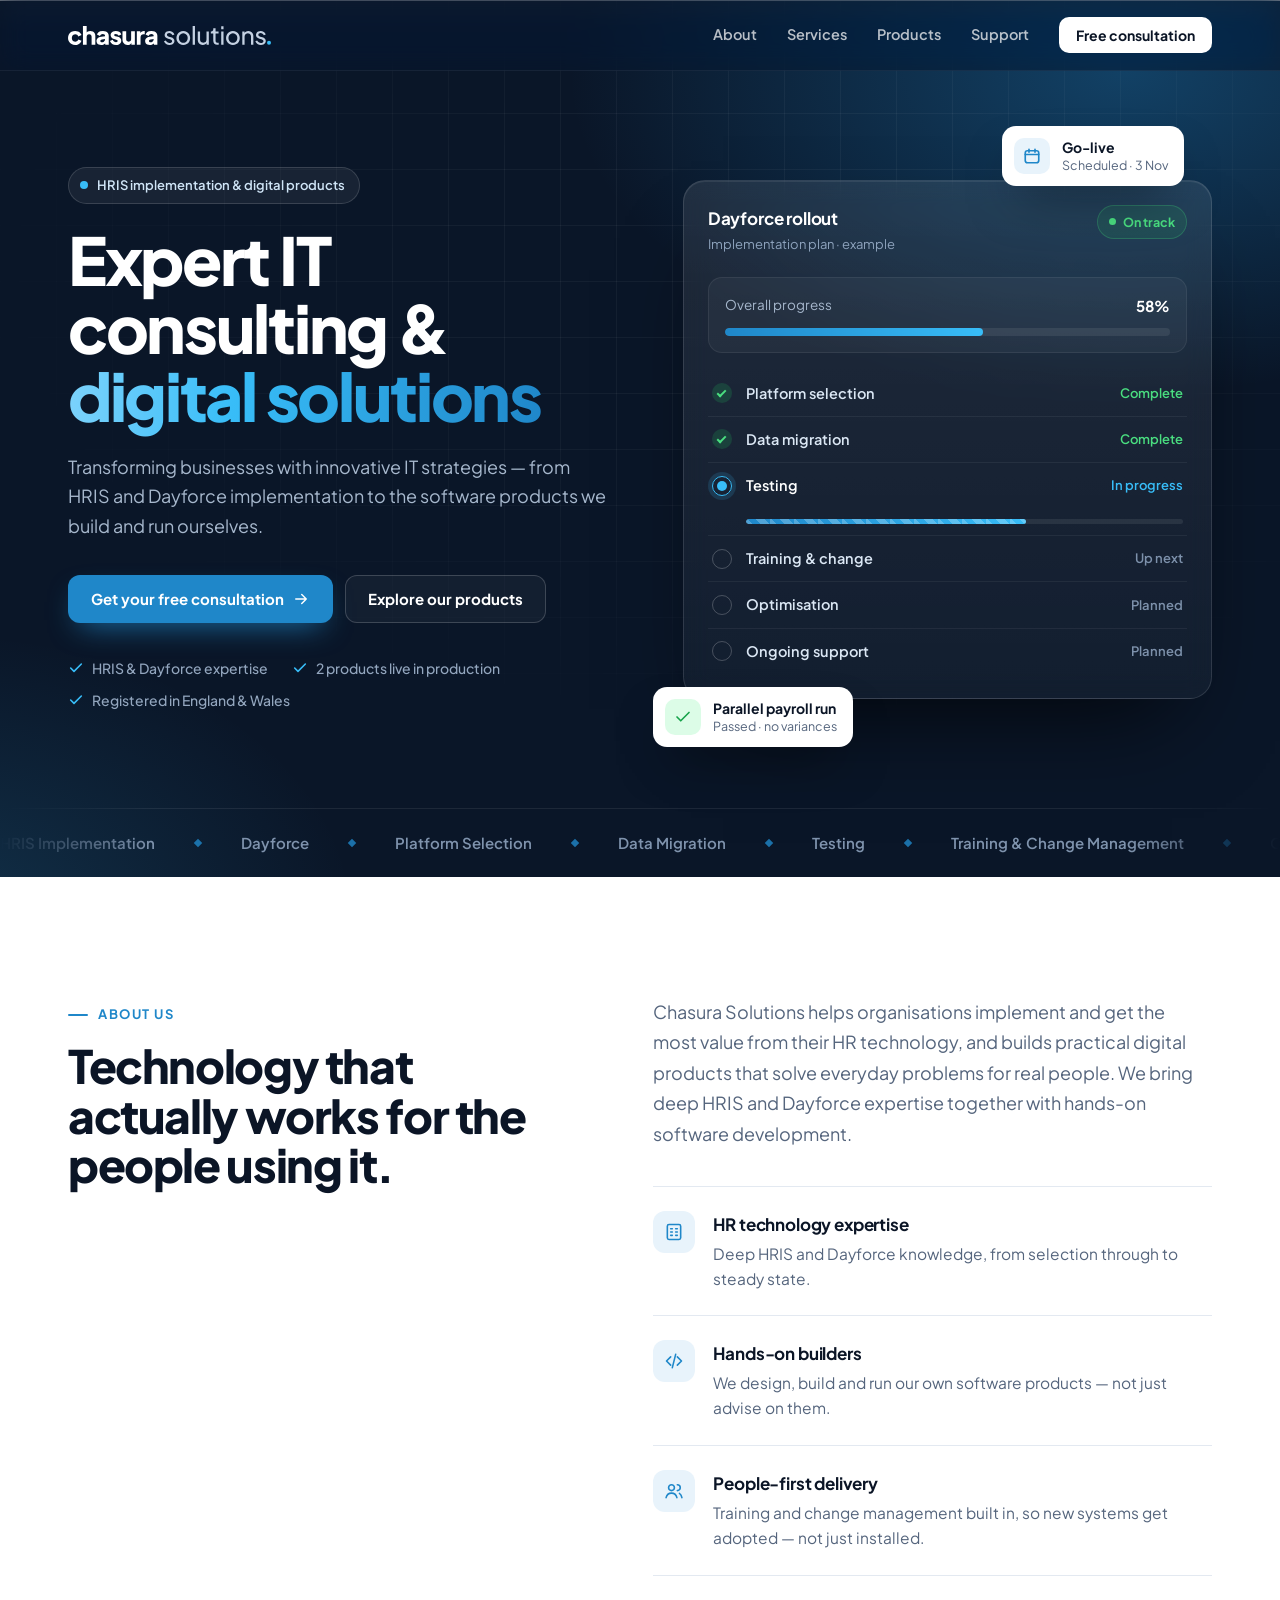
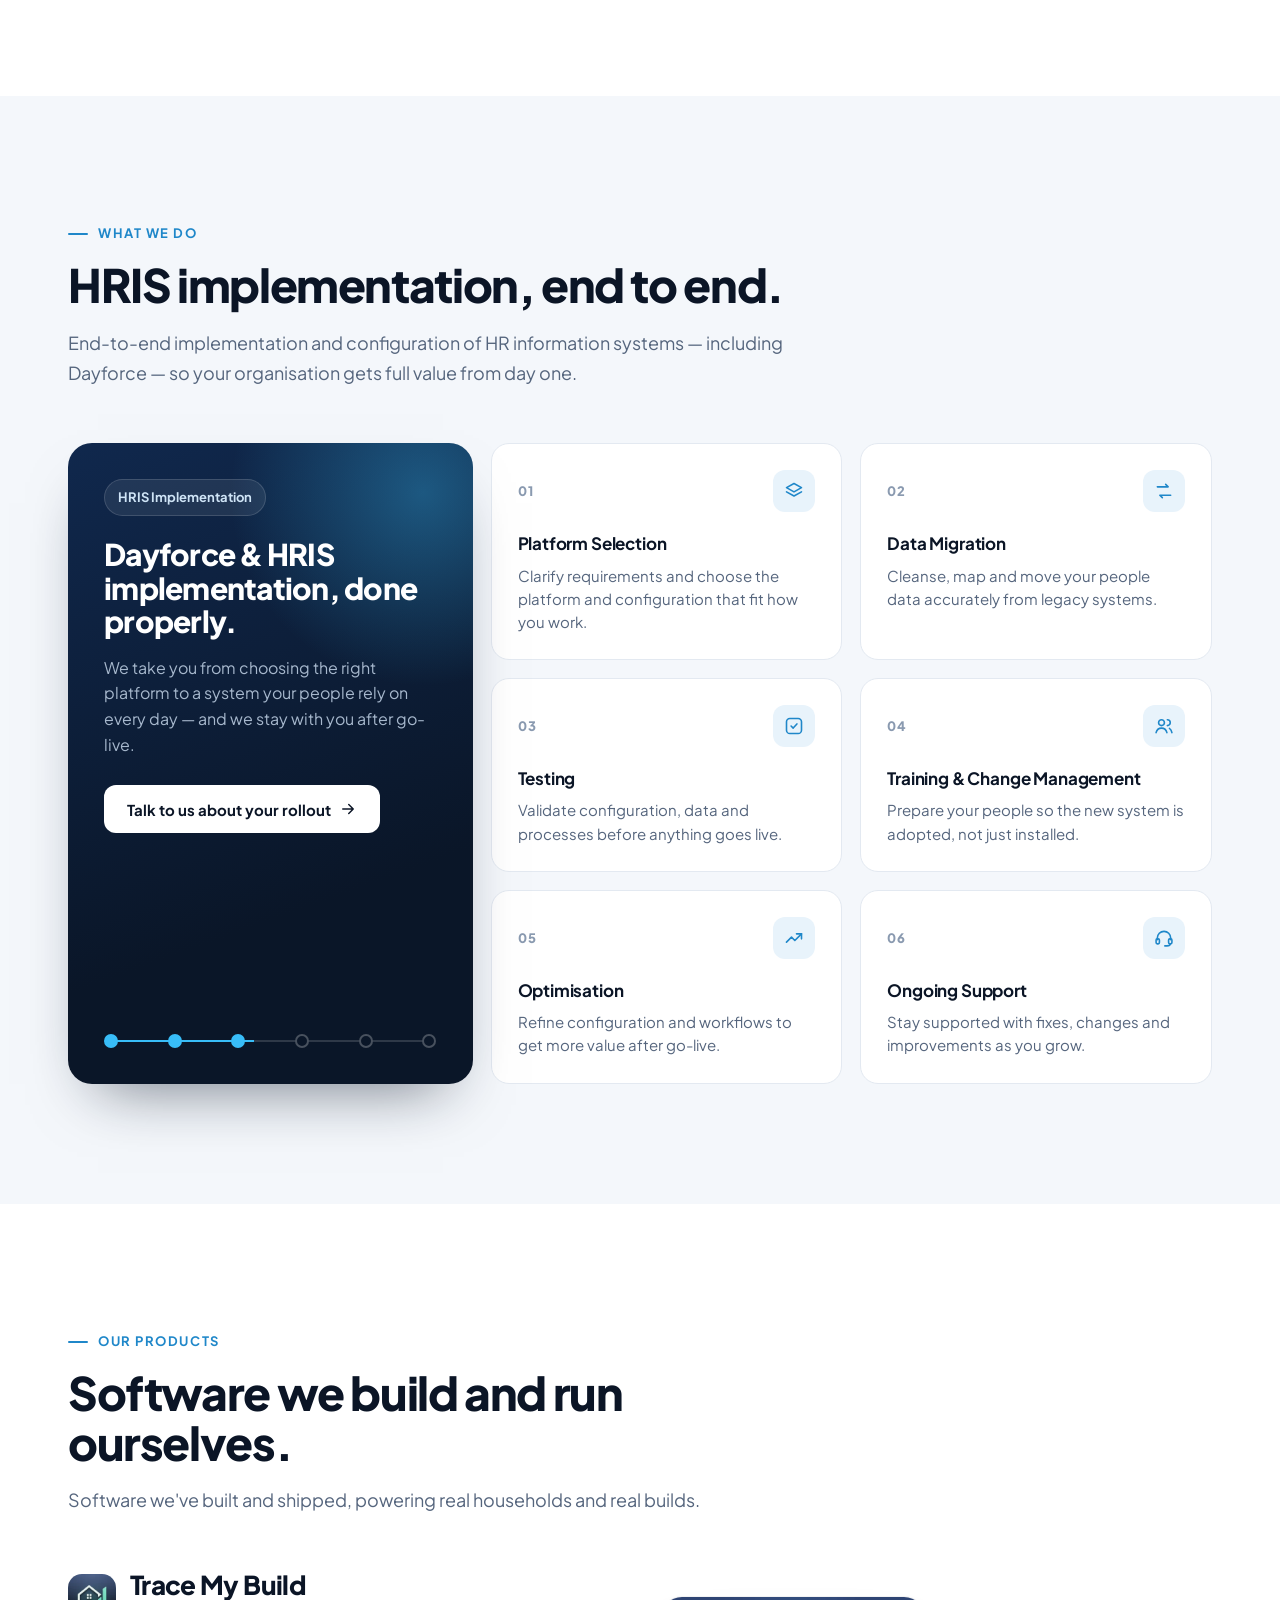
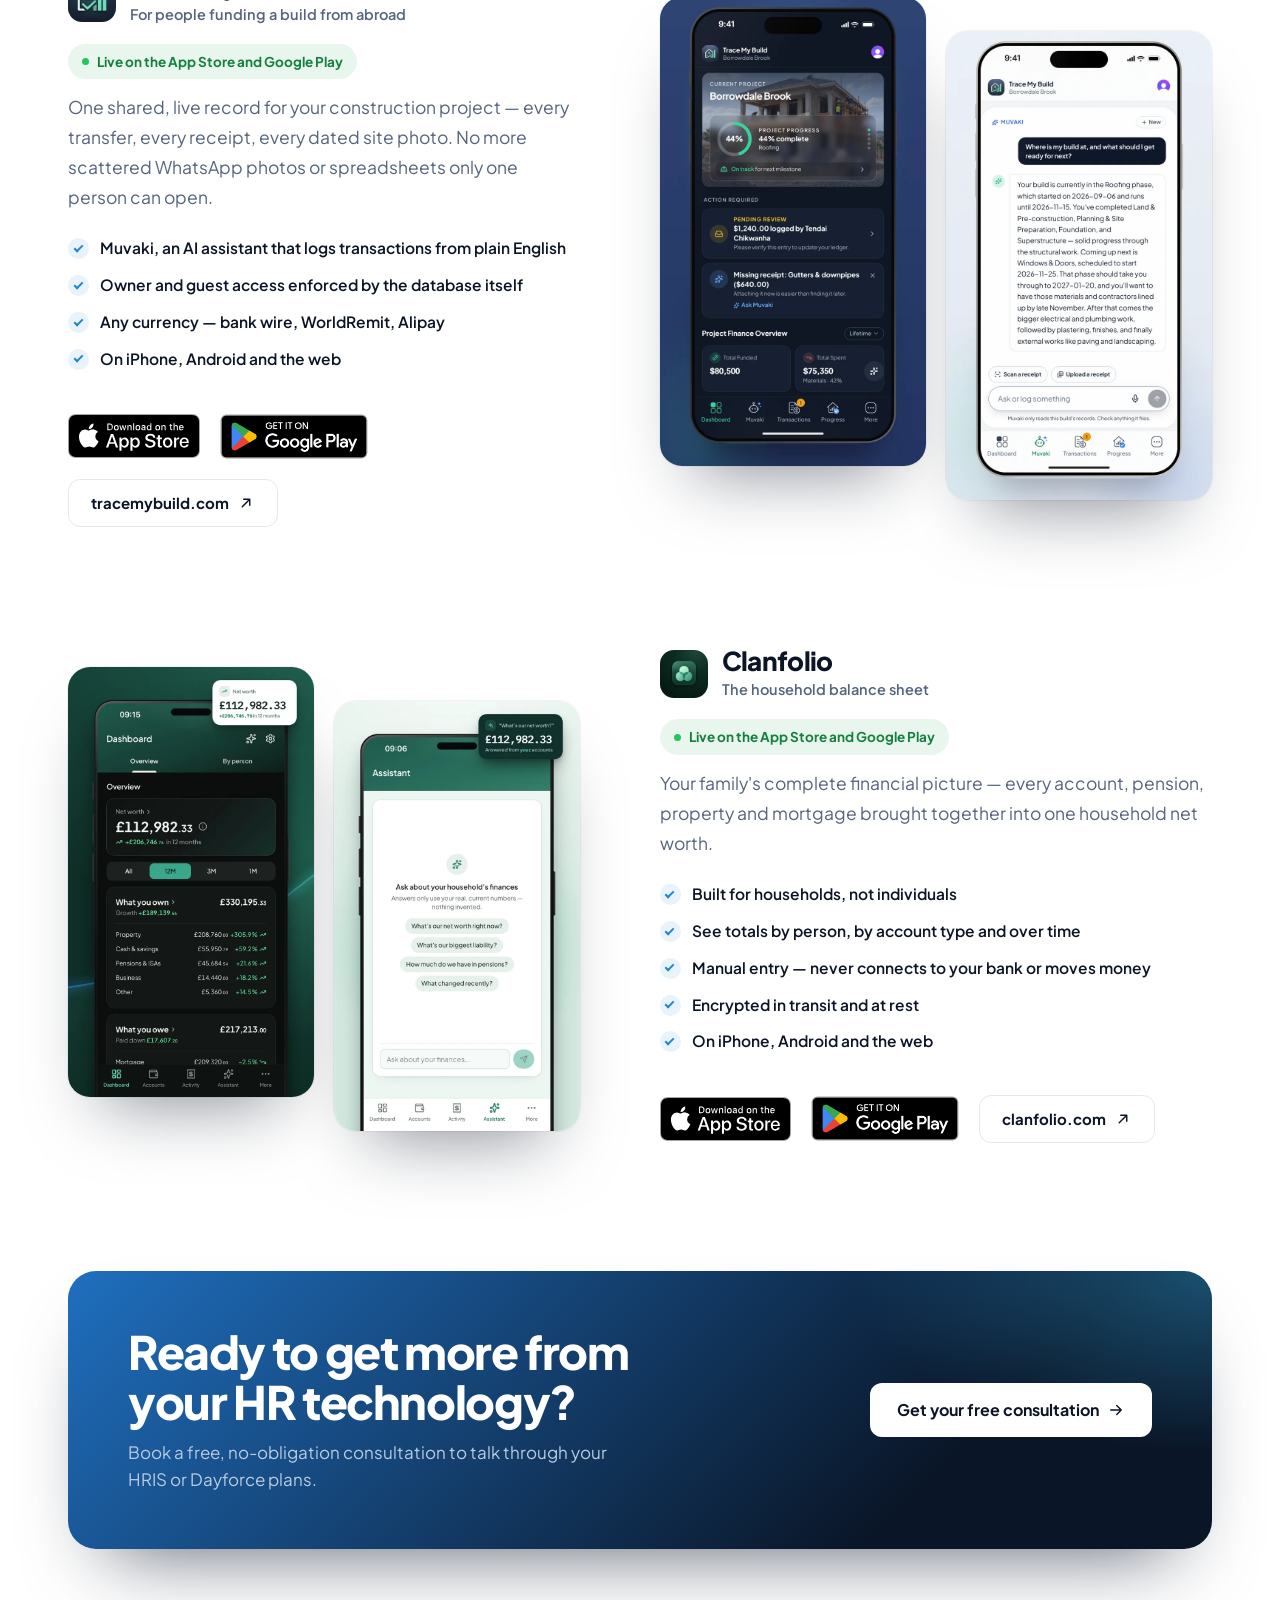
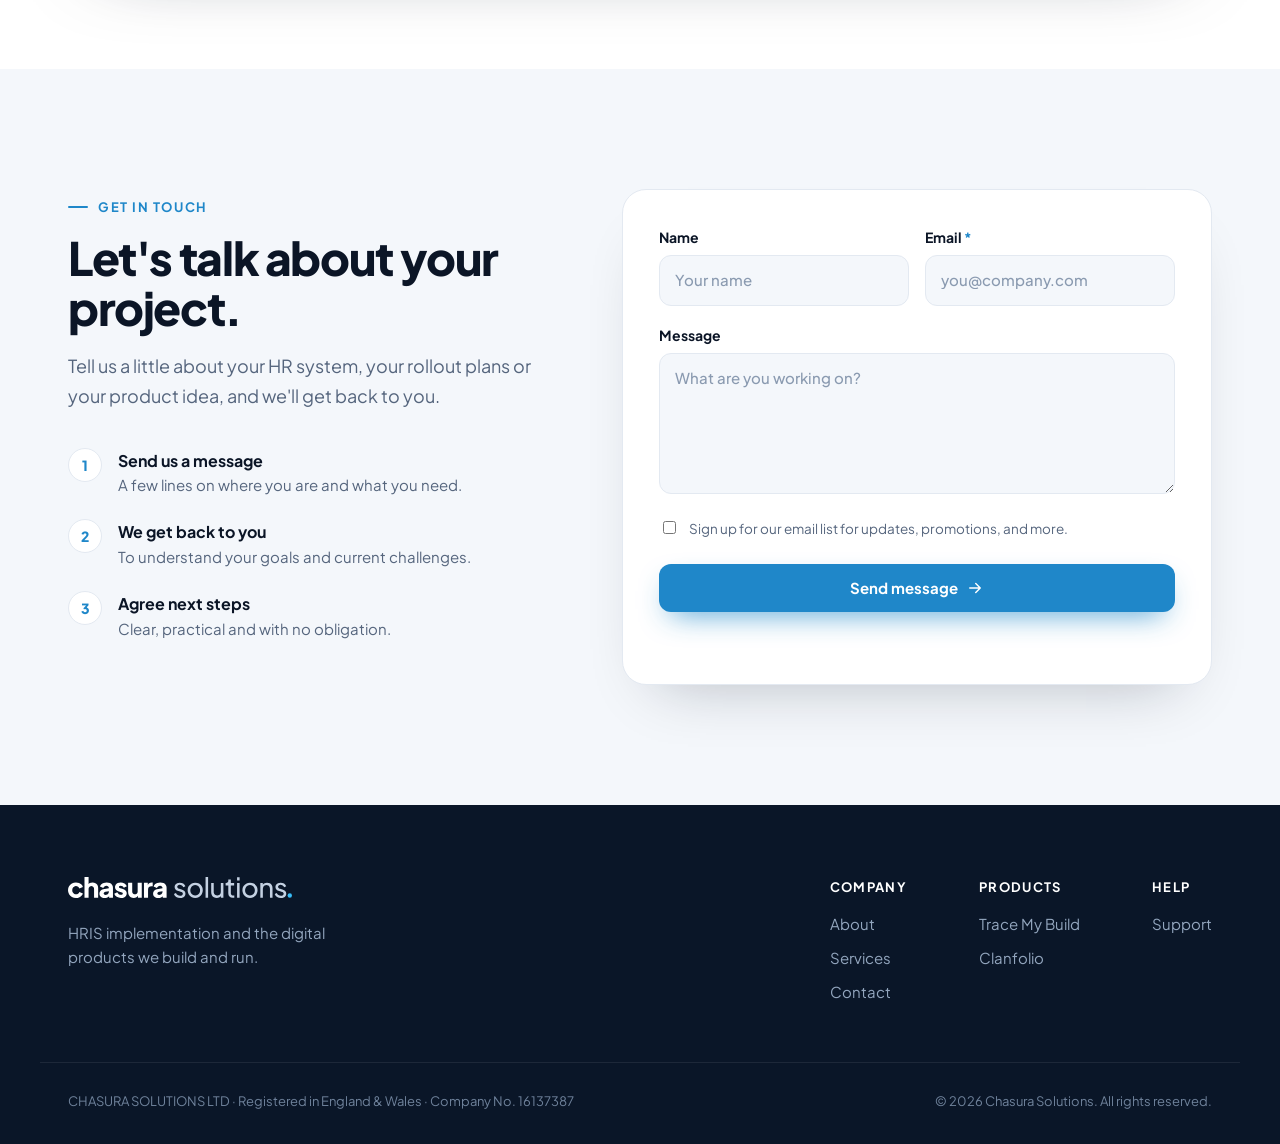
==== commit 923a311a: "Refresh product assets; Clanfolio is now on both stores Clanfolio launched on the App Store and Goog" ====
--- a/index.html
+++ b/index.html
@@ -238,16 +238,26 @@
             <img class="product-logo" src="/assets/products/clanfolio-icon.webp" width="48" height="48" loading="lazy" decoding="async" alt="Clanfolio app icon">
             <div><h3>Clanfolio</h3><p>The household balance sheet</p></div>
           </div>
+          <p class="avail"><span></span>Live on the App Store and Google Play</p>
           <p class="product-desc">Your family's complete financial picture — every account, pension, property and mortgage brought together into one household net worth.</p>
           <ul class="checks">
             <li>Built for households, not individuals</li>
             <li>See totals by person, by account type and over time</li>
             <li>Manual entry — never connects to your bank or moves money</li>
             <li>Encrypted in transit and at rest</li>
+            <li>On iPhone, Android and the web</li>
           </ul>
-          <a class="btn btn-dark" href="https://www.clanfolio.com" target="_blank" rel="noopener">Visit clanfolio.com
-            <svg class="i" viewBox="0 0 24 24"><path d="M7 17L17 7M9 7h8v8"/></svg>
-          </a>
+          <div class="store-row">
+            <a class="badge-link" href="https://apps.apple.com/app/id6807958429" target="_blank" rel="noopener">
+              <img class="badge badge-apple" src="/assets/badges/app-store.svg" width="132" height="44" loading="lazy" decoding="async" alt="Download on the App Store">
+            </a>
+            <a class="badge-link" href="https://play.google.com/store/apps/details?id=com.chasurasolutions.clanfolio" target="_blank" rel="noopener">
+              <img class="badge badge-google" src="/assets/badges/google-play.png" width="168" height="65" loading="lazy" decoding="async" alt="Get it on Google Play">
+            </a>
+            <a class="btn btn-ghost" href="https://www.clanfolio.com" target="_blank" rel="noopener">clanfolio.com
+              <svg class="i" viewBox="0 0 24 24"><path d="M7 17L17 7M9 7h8v8"/></svg>
+            </a>
+          </div>
         </div>
 
         <div class="product-visual reveal">
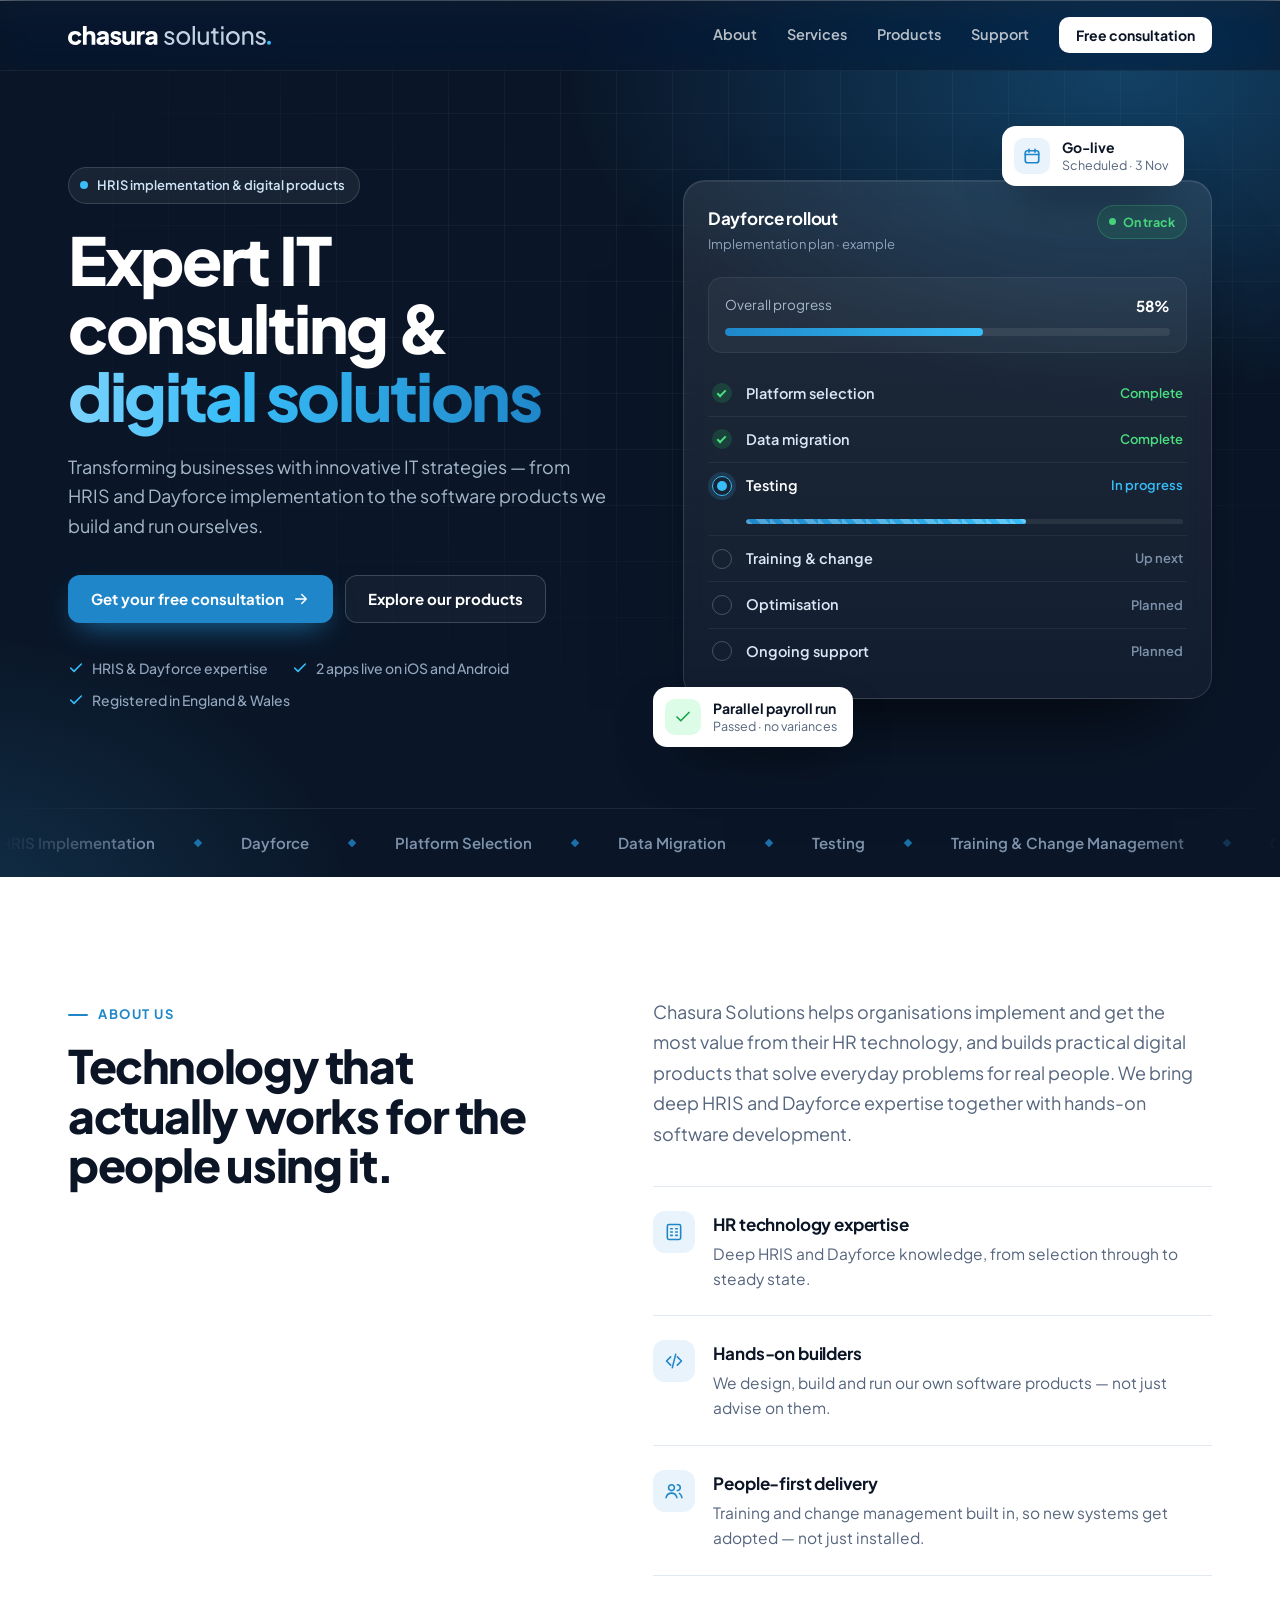
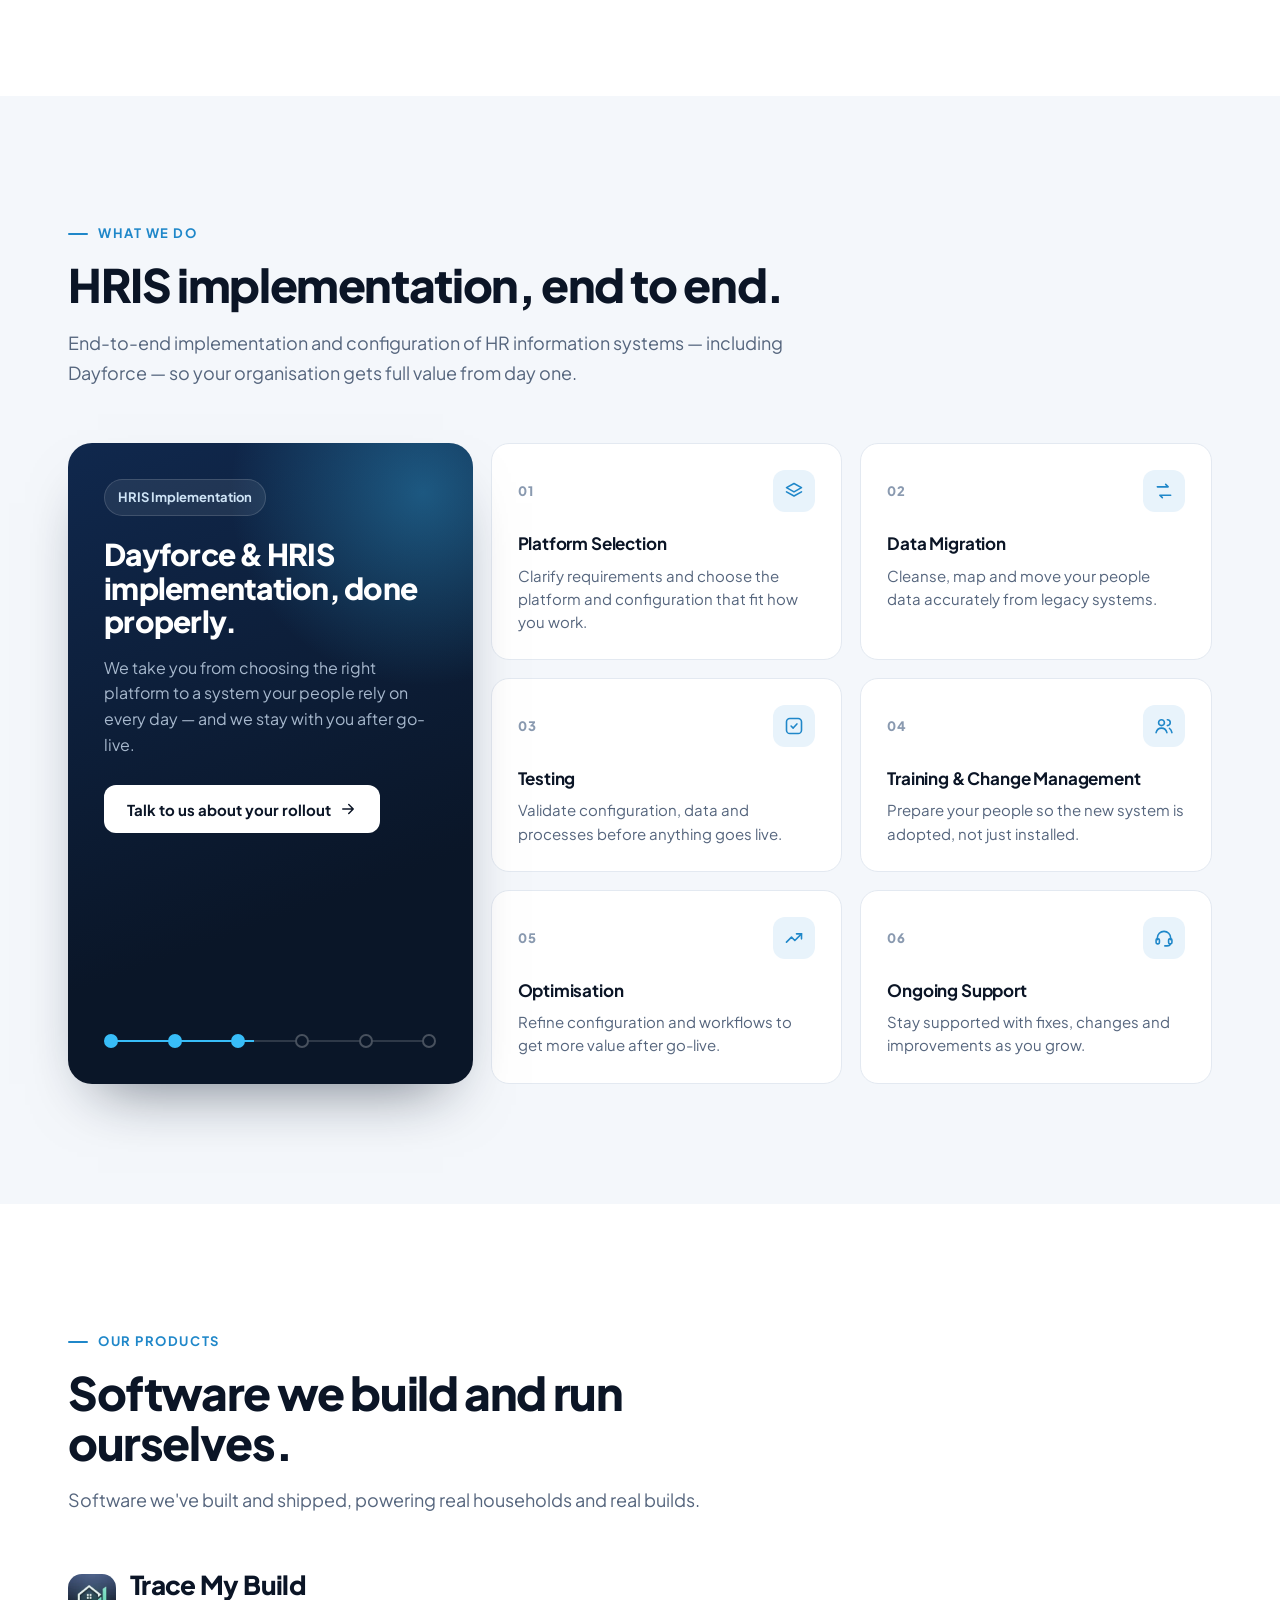
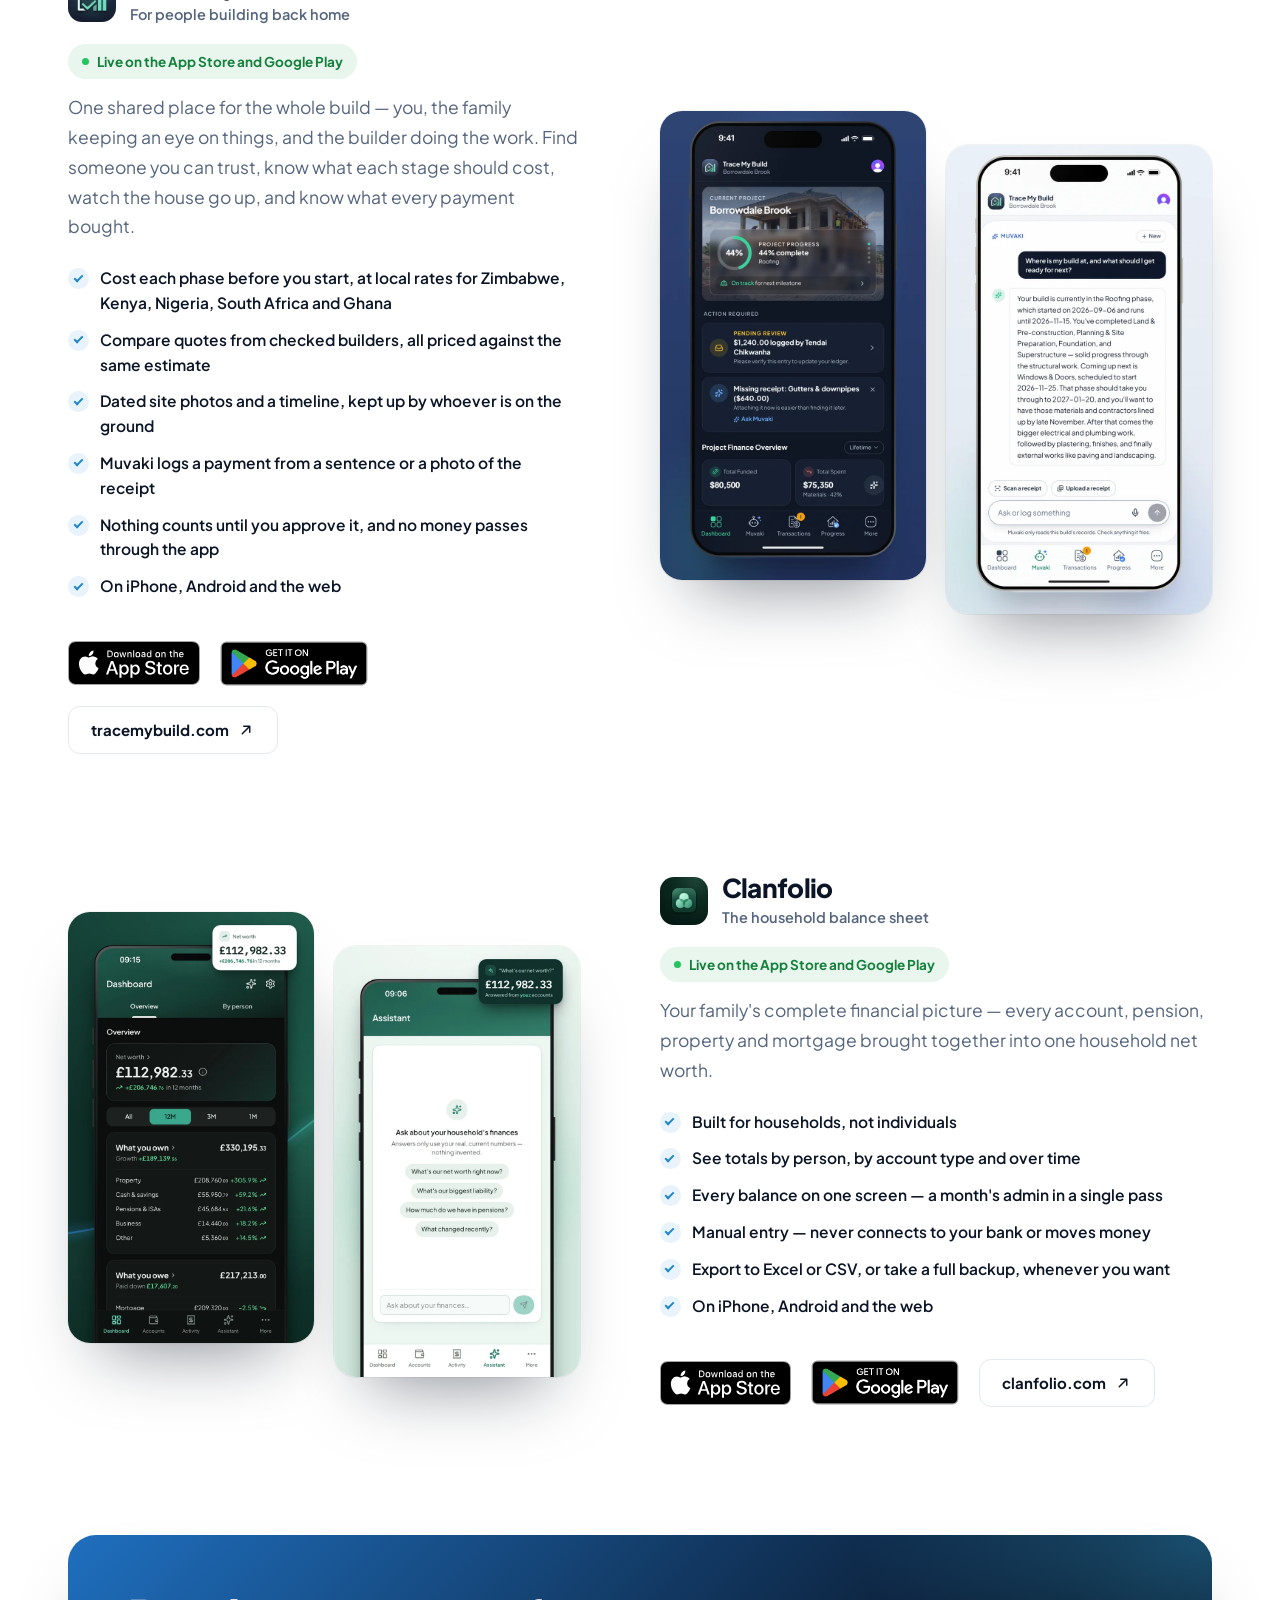
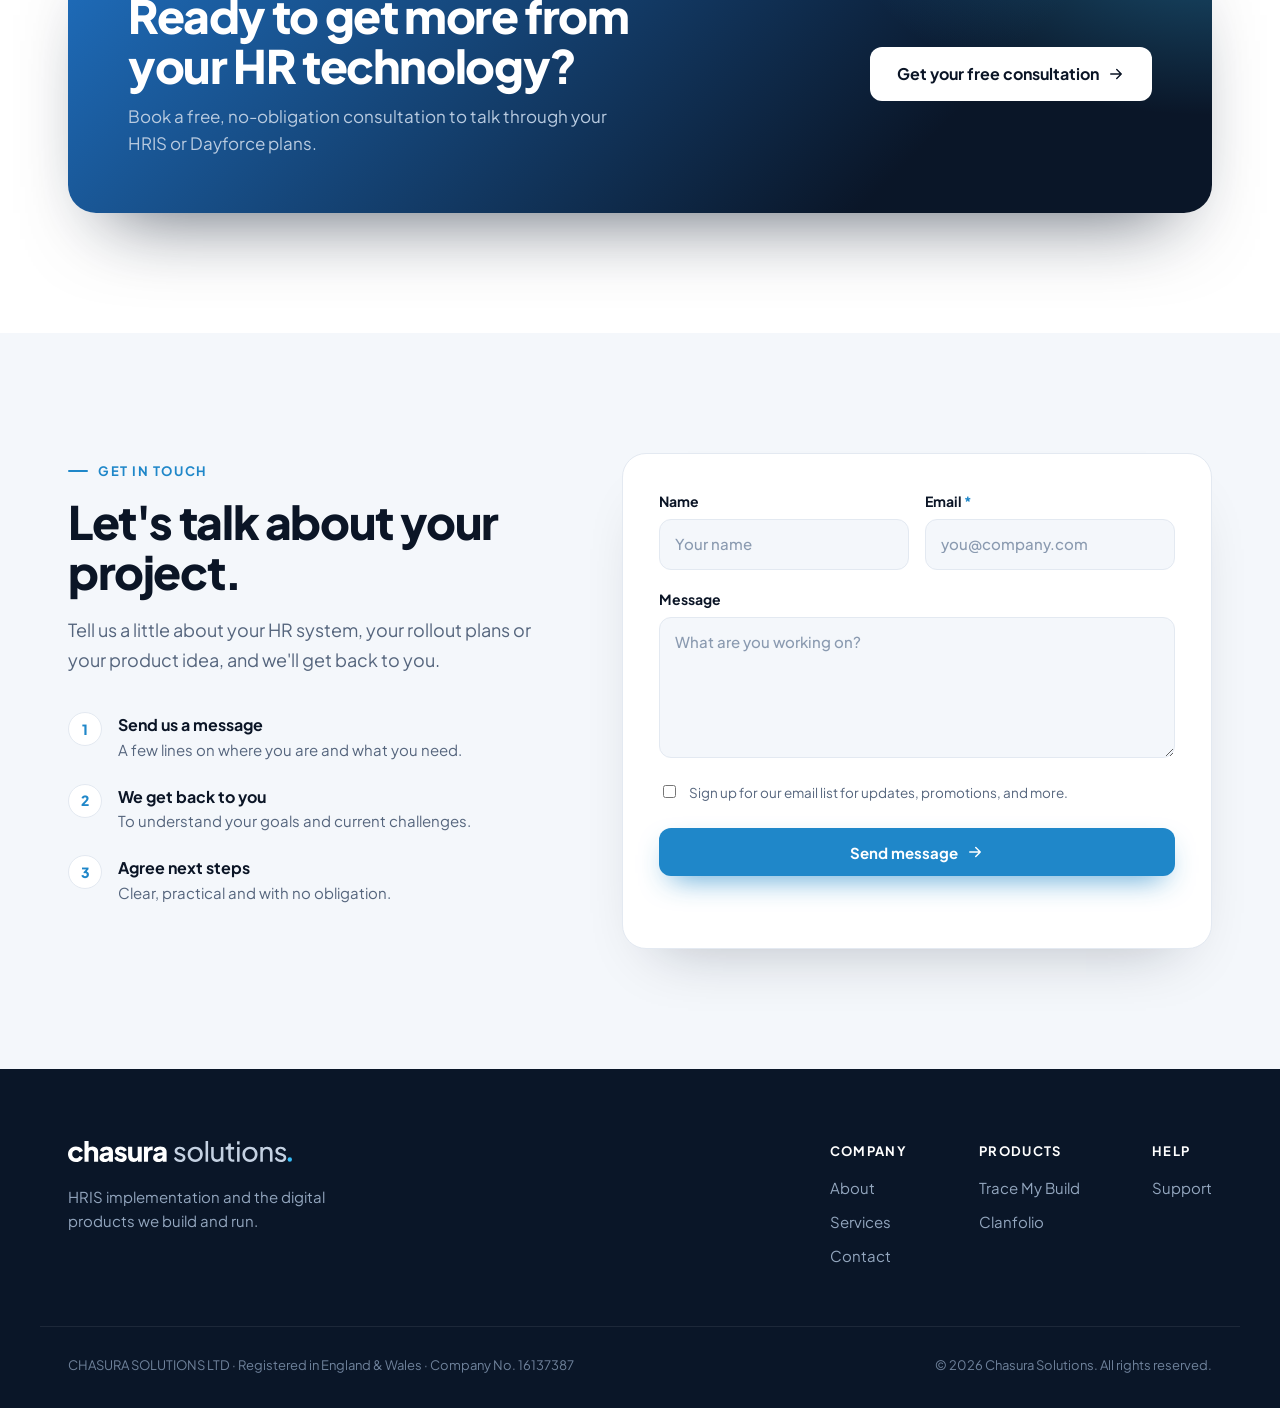
==== commit a75f7927: "Update product copy to match the shipped apps Trace My Build has grown well past "a shared record of" ====
--- a/index.html
+++ b/index.html
@@ -50,7 +50,7 @@
         </div>
         <ul class="hero-proof reveal">
           <li><svg class="i" viewBox="0 0 24 24"><path d="M20 6L9 17l-5-5"/></svg>HRIS &amp; Dayforce expertise</li>
-          <li><svg class="i" viewBox="0 0 24 24"><path d="M20 6L9 17l-5-5"/></svg>2 products live in production</li>
+          <li><svg class="i" viewBox="0 0 24 24"><path d="M20 6L9 17l-5-5"/></svg>2 apps live on iOS and Android</li>
           <li><svg class="i" viewBox="0 0 24 24"><path d="M20 6L9 17l-5-5"/></svg>Registered in England &amp; Wales</li>
         </ul>
       </div>
@@ -200,14 +200,16 @@
         <div class="product-copy reveal">
           <div class="product-brand">
             <img class="product-logo" src="/assets/products/tmb-icon.webp" width="48" height="48" loading="lazy" decoding="async" alt="Trace My Build app icon">
-            <div><h3>Trace My Build</h3><p>For people funding a build from abroad</p></div>
+            <div><h3>Trace My Build</h3><p>For people building back home</p></div>
           </div>
           <p class="avail"><span></span>Live on the App Store and Google Play</p>
-          <p class="product-desc">One shared, live record for your construction project — every transfer, every receipt, every dated site photo. No more scattered WhatsApp photos or spreadsheets only one person can open.</p>
+          <p class="product-desc">One shared place for the whole build — you, the family keeping an eye on things, and the builder doing the work. Find someone you can trust, know what each stage should cost, watch the house go up, and know what every payment bought.</p>
           <ul class="checks">
-            <li>Muvaki, an AI assistant that logs transactions from plain English</li>
-            <li>Owner and guest access enforced by the database itself</li>
-            <li>Any currency — bank wire, WorldRemit, Alipay</li>
+            <li>Cost each phase before you start, at local rates for Zimbabwe, Kenya, Nigeria, South Africa and Ghana</li>
+            <li>Compare quotes from checked builders, all priced against the same estimate</li>
+            <li>Dated site photos and a timeline, kept up by whoever is on the ground</li>
+            <li>Muvaki logs a payment from a sentence or a photo of the receipt</li>
+            <li>Nothing counts until you approve it, and no money passes through the app</li>
             <li>On iPhone, Android and the web</li>
           </ul>
           <div class="store-row">
@@ -243,8 +245,9 @@
           <ul class="checks">
             <li>Built for households, not individuals</li>
             <li>See totals by person, by account type and over time</li>
+            <li>Every balance on one screen — a month's admin in a single pass</li>
             <li>Manual entry — never connects to your bank or moves money</li>
-            <li>Encrypted in transit and at rest</li>
+            <li>Export to Excel or CSV, or take a full backup, whenever you want</li>
             <li>On iPhone, Android and the web</li>
           </ul>
           <div class="store-row">
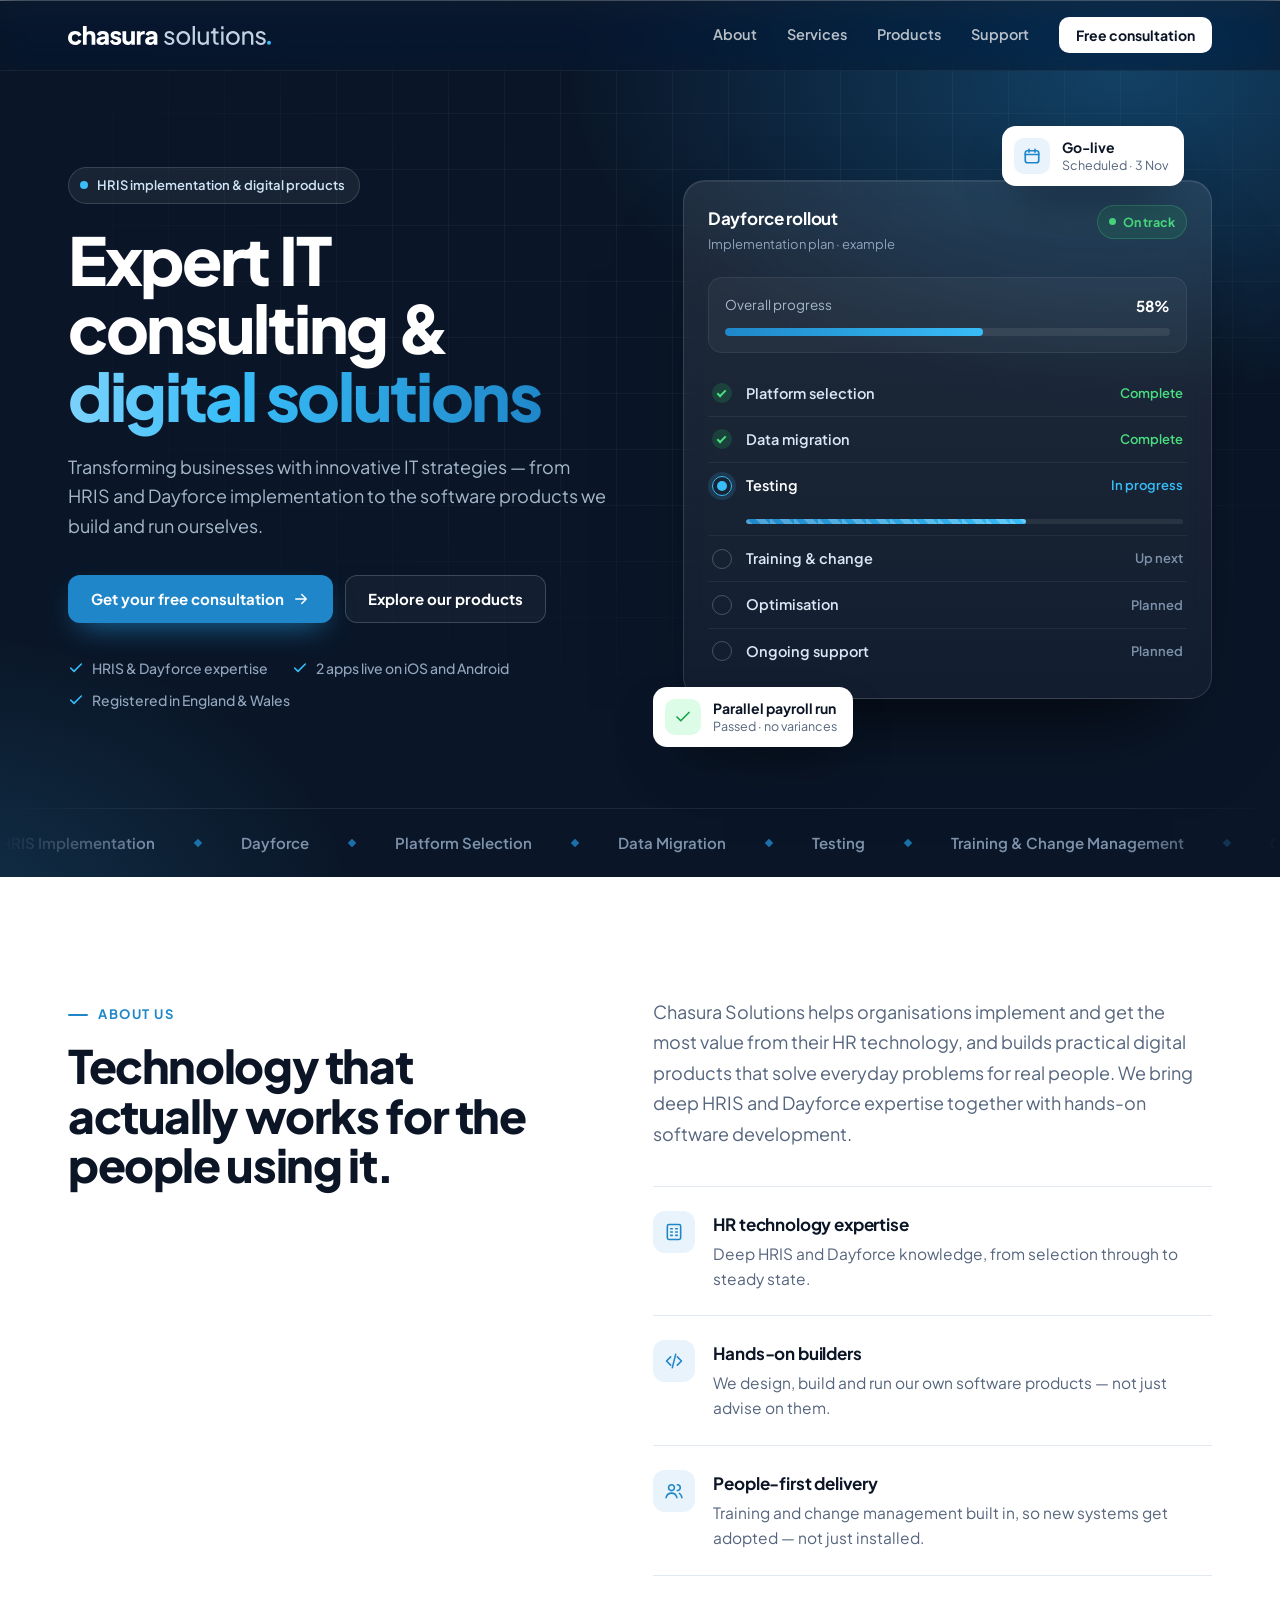
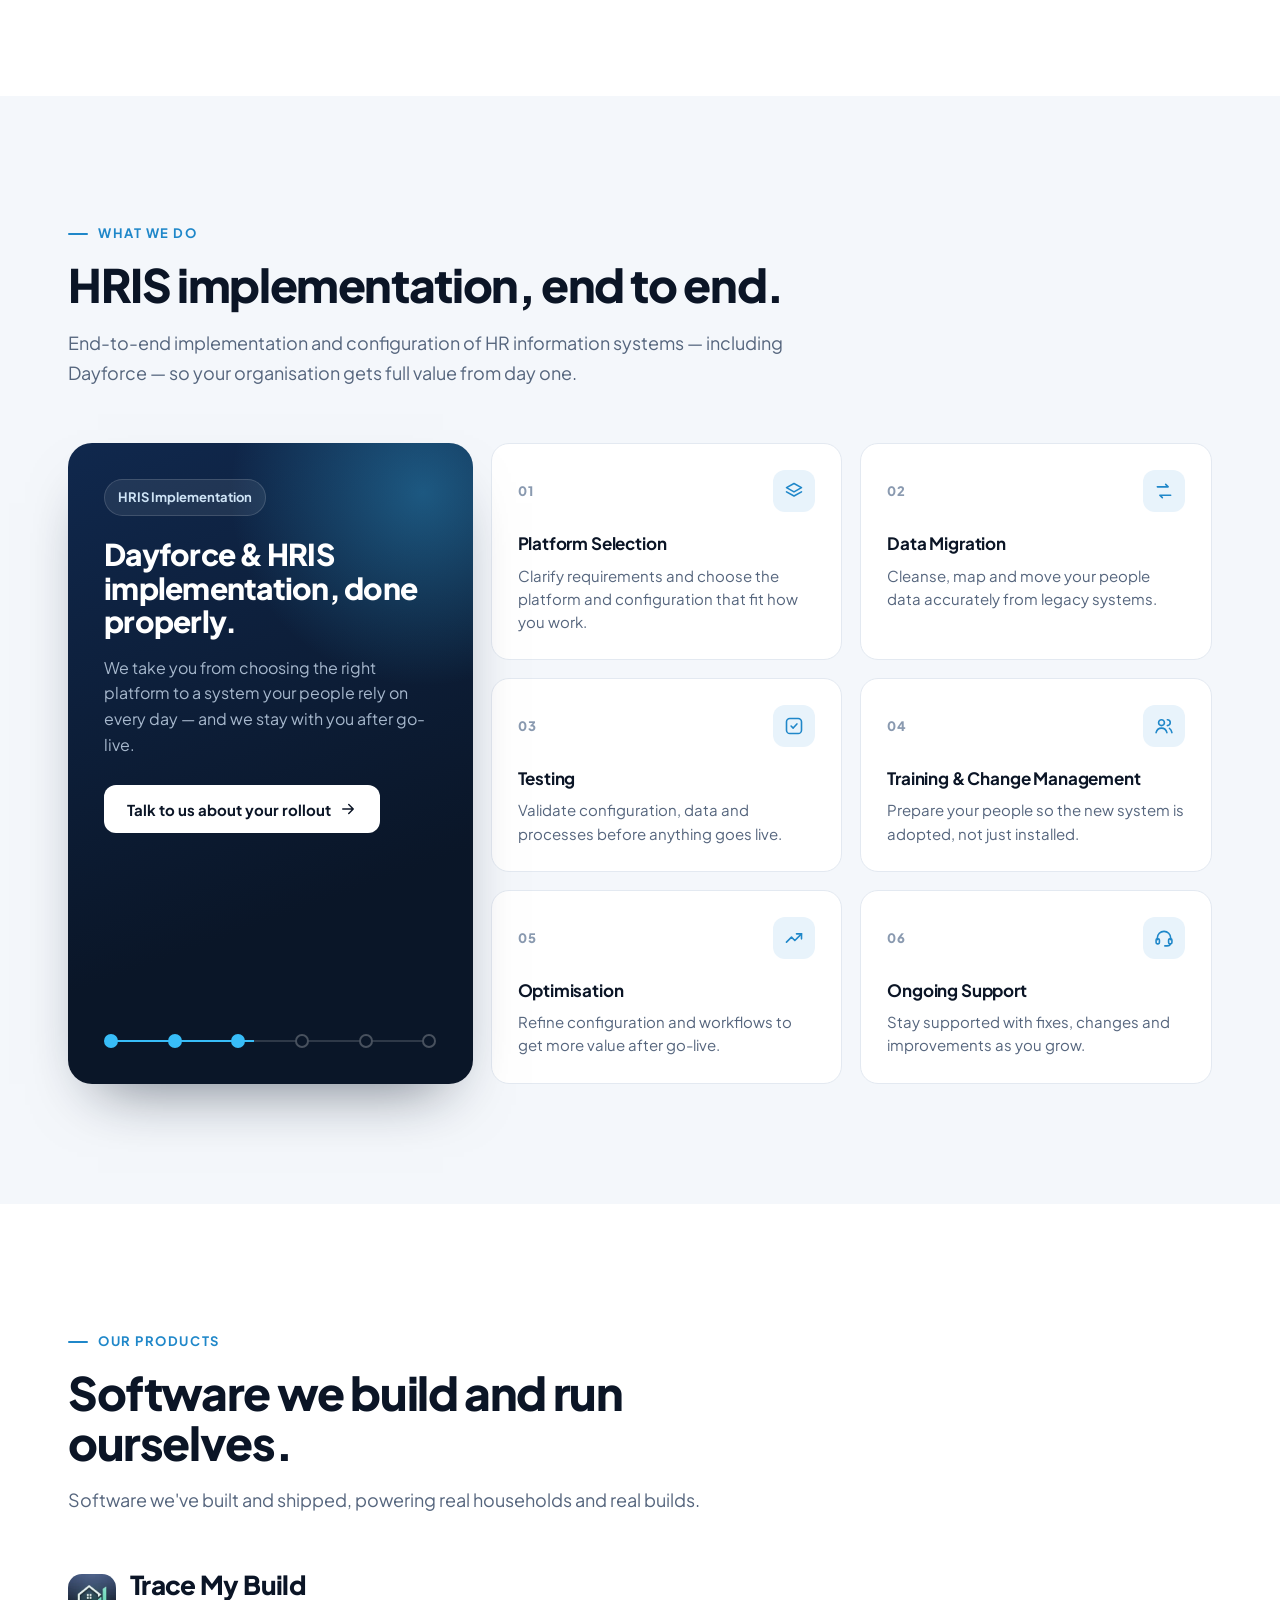
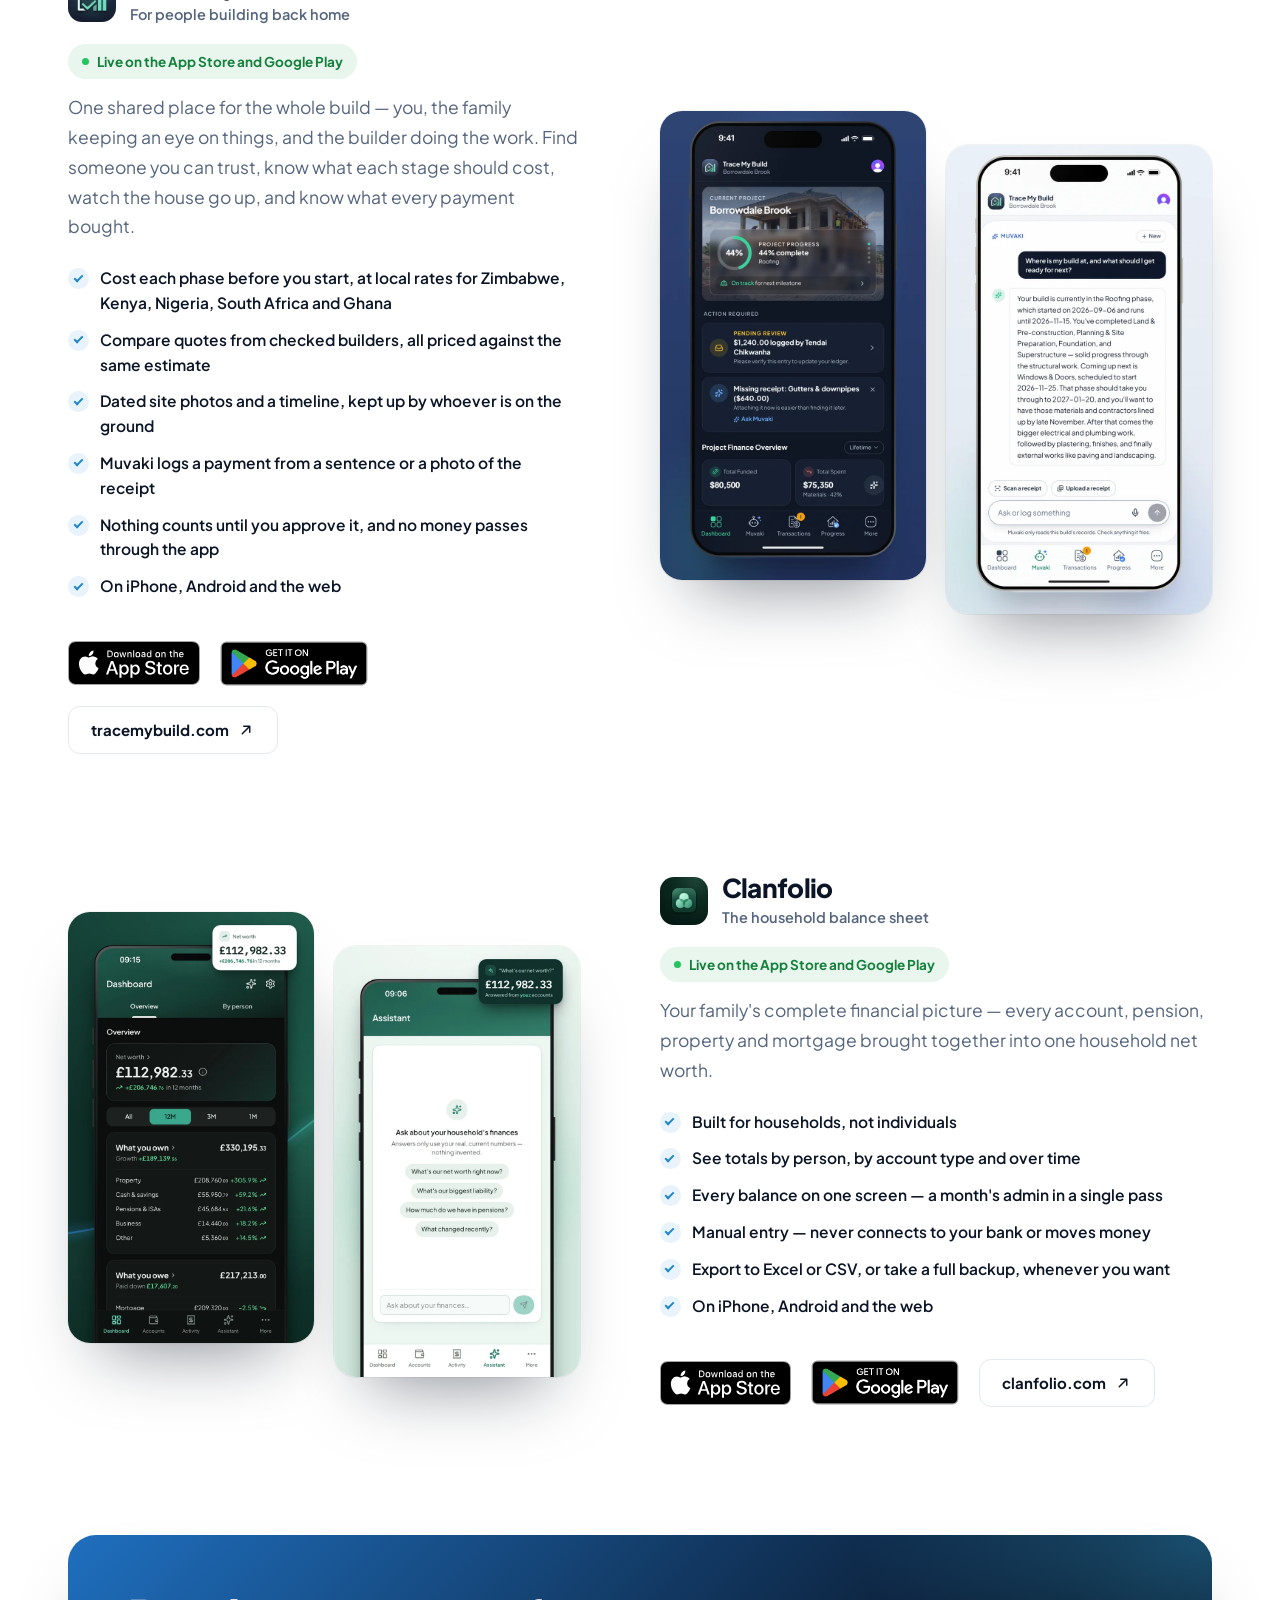
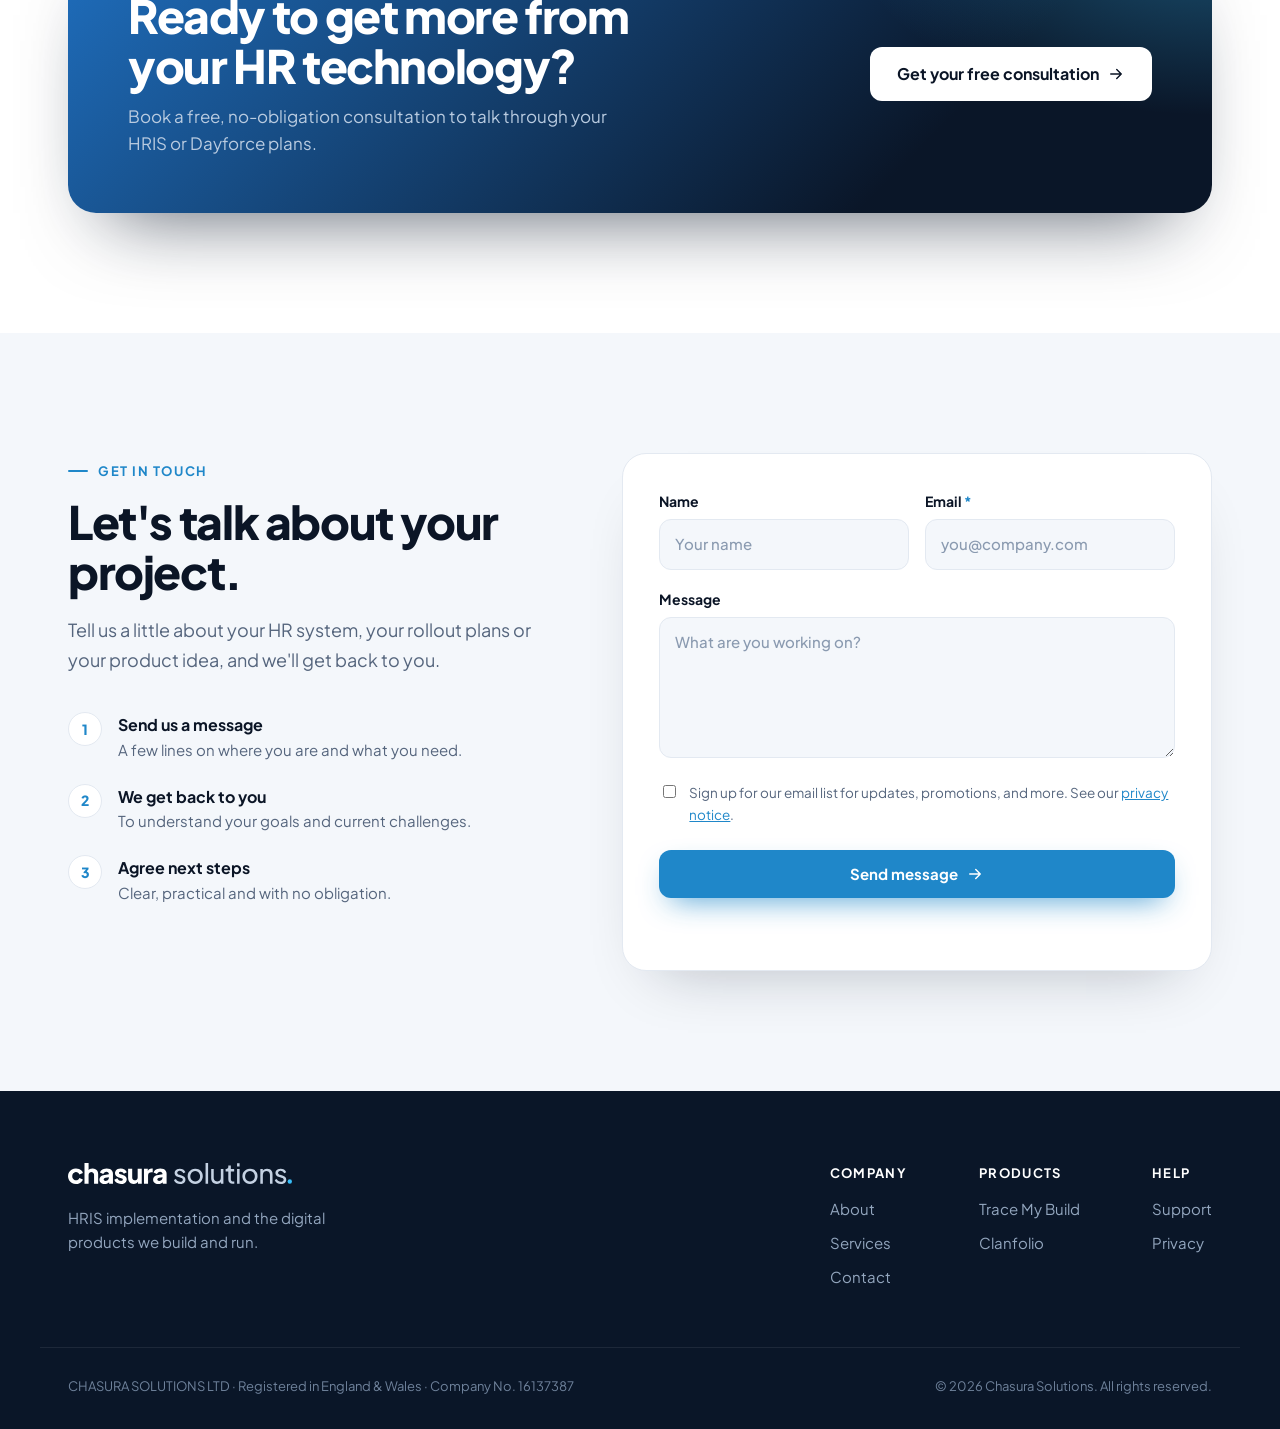
==== commit 52047dfa: "Add privacy notice for the website The contact form collects a name, email and message through Forms" ====
--- a/index.html
+++ b/index.html
@@ -5,6 +5,36 @@
 <meta name="viewport" content="width=device-width, initial-scale=1.0">
 <title>Chasura Solutions — HRIS Implementation &amp; Digital Products</title>
 <meta name="description" content="Chasura Solutions — HRIS and Dayforce implementation, and the digital products we build and run: Trace My Build and Clanfolio.">
+<link rel="canonical" href="https://chasurasolutions.com/">
+<meta property="og:type" content="website">
+<meta property="og:site_name" content="Chasura Solutions">
+<meta property="og:url" content="https://chasurasolutions.com/">
+<meta property="og:title" content="Chasura Solutions — HRIS Implementation &amp; Digital Products">
+<meta property="og:description" content="HRIS and Dayforce implementation, and the apps we build and run: Trace My Build and Clanfolio.">
+<meta property="og:image" content="https://chasurasolutions.com/assets/og-image.png">
+<meta property="og:image:width" content="1200">
+<meta property="og:image:height" content="630">
+<meta property="og:image:alt" content="Chasura Solutions">
+<meta name="twitter:card" content="summary_large_image">
+<script type="application/ld+json">
+{
+  "@context": "https://schema.org",
+  "@type": "Organization",
+  "name": "Chasura Solutions Ltd",
+  "legalName": "CHASURA SOLUTIONS LTD",
+  "url": "https://chasurasolutions.com/",
+  "logo": "https://chasurasolutions.com/assets/logo.svg",
+  "image": "https://chasurasolutions.com/assets/og-image.png",
+  "description": "HRIS and Dayforce implementation, and the digital products we build and run.",
+  "identifier": "16137387",
+  "address": { "@type": "PostalAddress", "addressCountry": "GB" },
+  "contactPoint": [{ "@type": "ContactPoint", "contactType": "customer support", "url": "https://chasurasolutions.com/support" }],
+  "owns": [
+    { "@type": "SoftwareApplication", "name": "Trace My Build", "url": "https://www.tracemybuild.com", "applicationCategory": "ProductivityApplication", "operatingSystem": "iOS, Android, Web" },
+    { "@type": "SoftwareApplication", "name": "Clanfolio", "url": "https://www.clanfolio.com", "applicationCategory": "FinanceApplication", "operatingSystem": "iOS, Android, Web" }
+  ]
+}
+</script>
 <meta name="theme-color" content="#0a1628">
 <link rel="icon" href="/favicon.svg" type="image/svg+xml">
 <link rel="icon" href="/favicon-32.png" sizes="32x32" type="image/png">
@@ -319,7 +349,7 @@
         </div>
         <label class="checkbox-row">
           <input type="checkbox" name="subscribe">
-          <span>Sign up for our email list for updates, promotions, and more.</span>
+          <span>Sign up for our email list for updates, promotions, and more. See our <a href="/privacy">privacy notice</a>.</span>
         </label>
         <button type="submit" class="btn btn-primary btn-block">Send message
           <svg class="i" viewBox="0 0 24 24"><path d="M5 12h14M13 6l6 6-6 6"/></svg>
@@ -353,6 +383,7 @@
       <div>
         <h4>Help</h4>
         <a href="/support">Support</a>
+        <a href="/privacy">Privacy</a>
       </div>
     </div>
   </div>
--- a/style.css
+++ b/style.css
@@ -982,6 +982,24 @@
   font-size: 14.5px;
 }
 .support-card .product-logo { width: 42px; height: 42px; font-size: 18px; border-radius: 12px; }
+
+/* ---------- Long-form pages (privacy notice) ---------- */
+.prose { max-width: 760px; }
+.prose h2 {
+  margin-top: 44px;
+  font-size: 22px;
+  font-weight: 800;
+  letter-spacing: -.015em;
+  color: var(--ink);
+}
+.prose h2:first-child { margin-top: 0; }
+.prose p { margin-top: 14px; color: var(--slate); font-size: 16.5px; line-height: 1.75; }
+.prose ul { margin: 14px 0 0; padding-left: 22px; color: var(--slate); font-size: 16.5px; line-height: 1.7; }
+.prose li { margin-top: 9px; }
+.prose strong { color: var(--ink); font-weight: 700; }
+.prose a { color: var(--accent); text-decoration: underline; text-underline-offset: 2px; }
+.prose a:hover { color: var(--accent-hover); }
+.checkbox-row a { color: var(--accent); }
 
 /* ---------- Reveal on scroll ---------- */
 .js .reveal {
